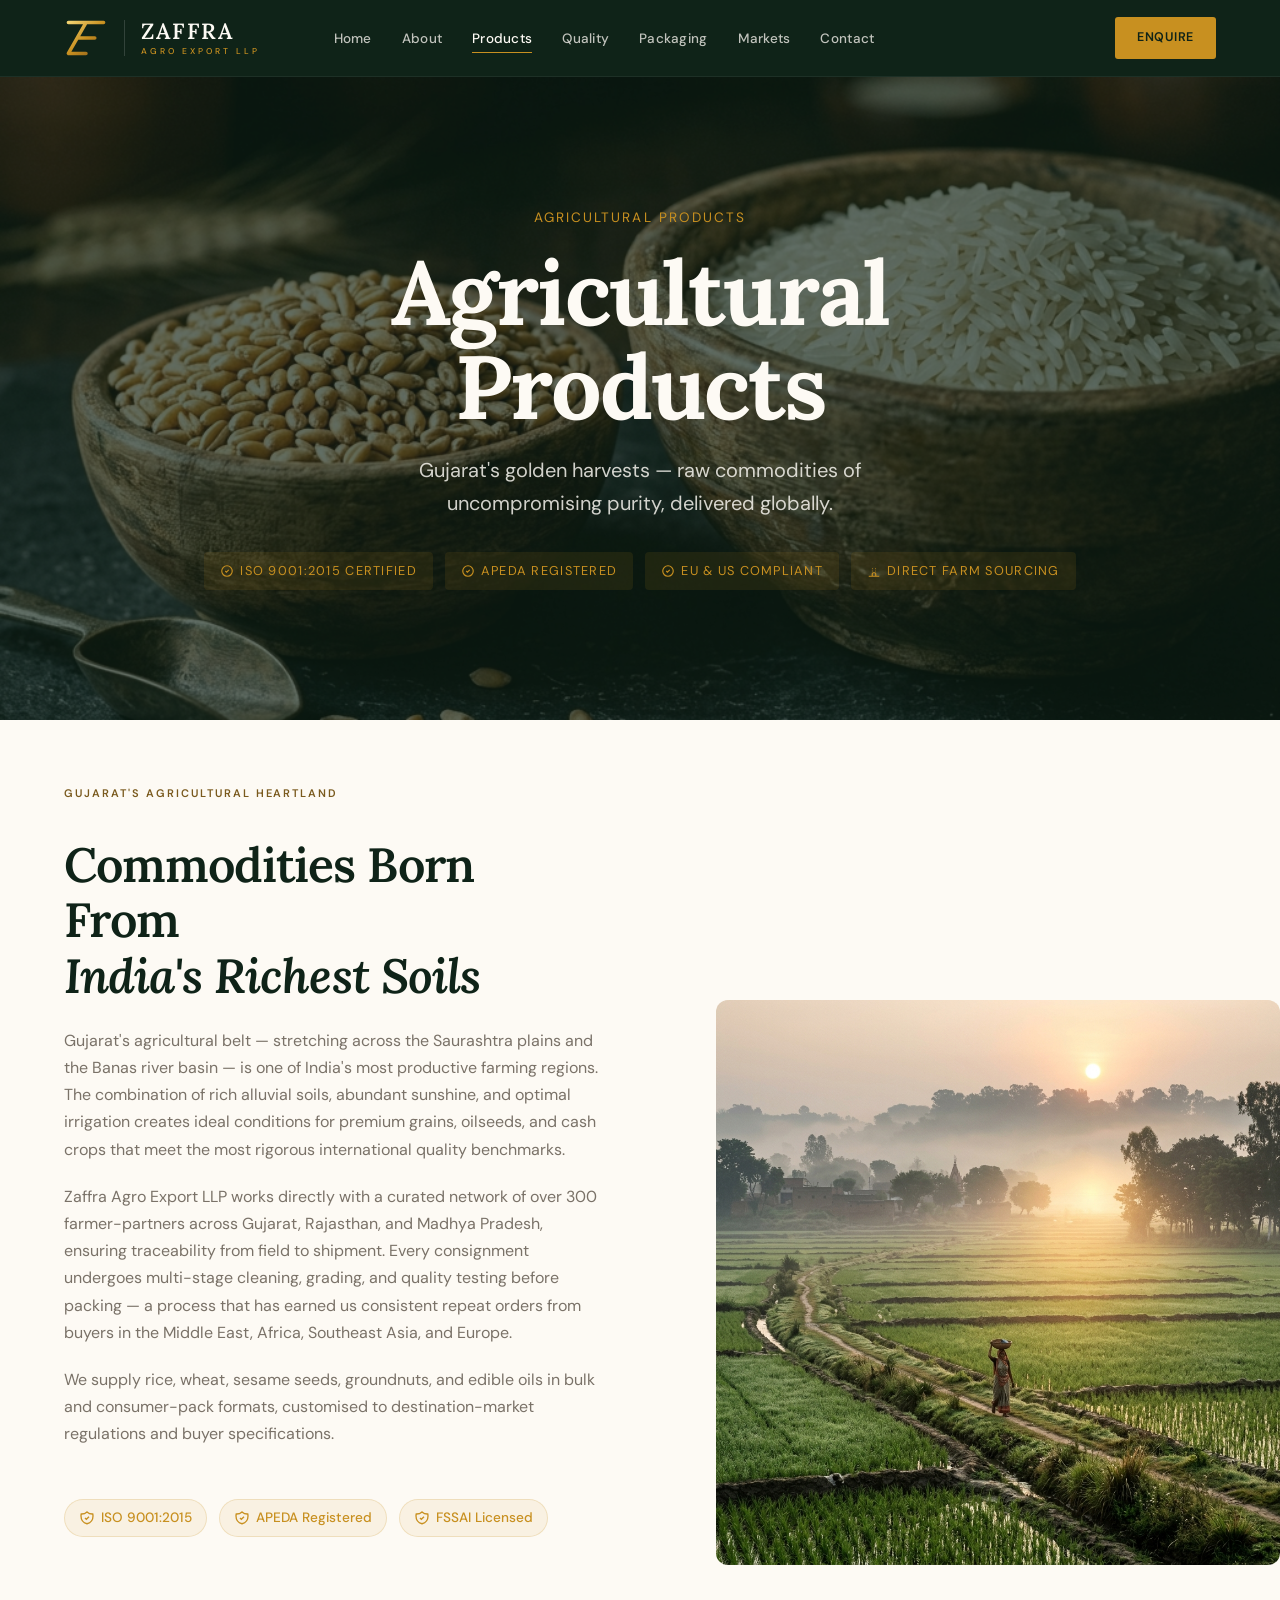
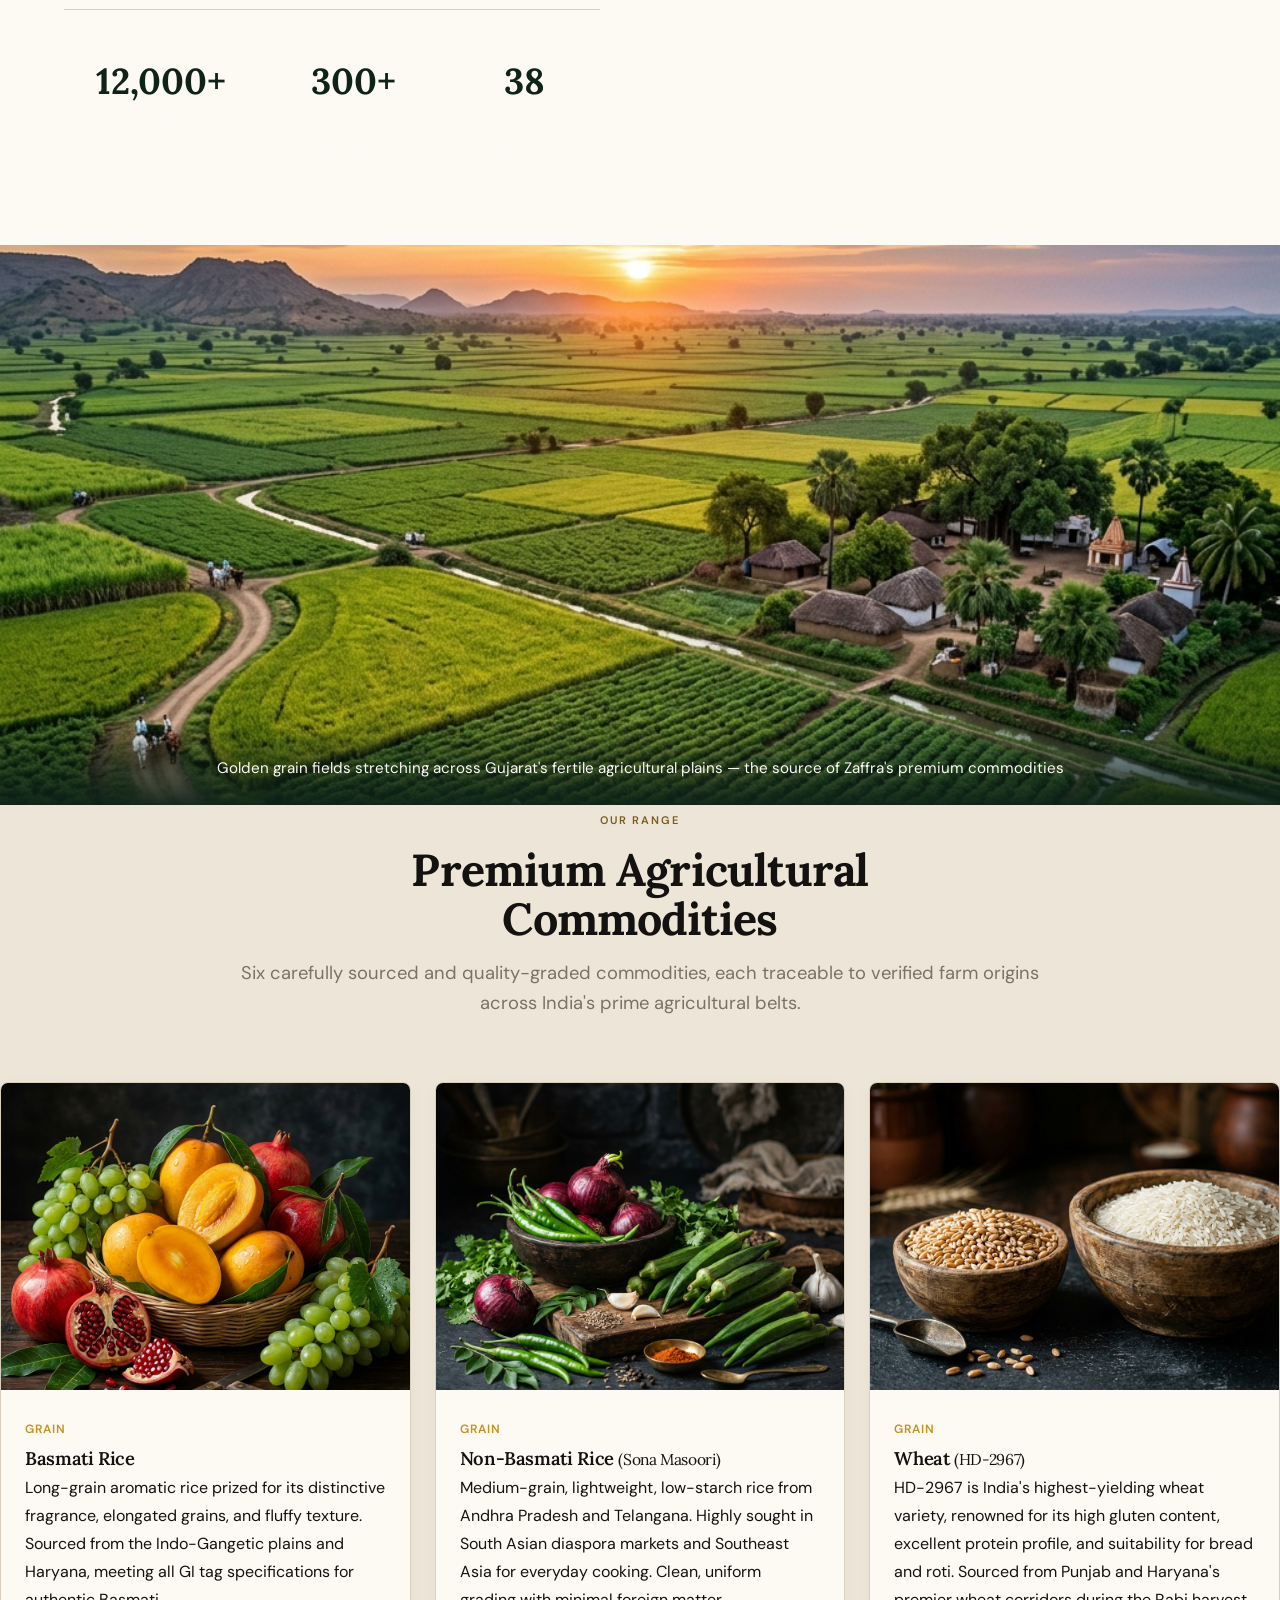
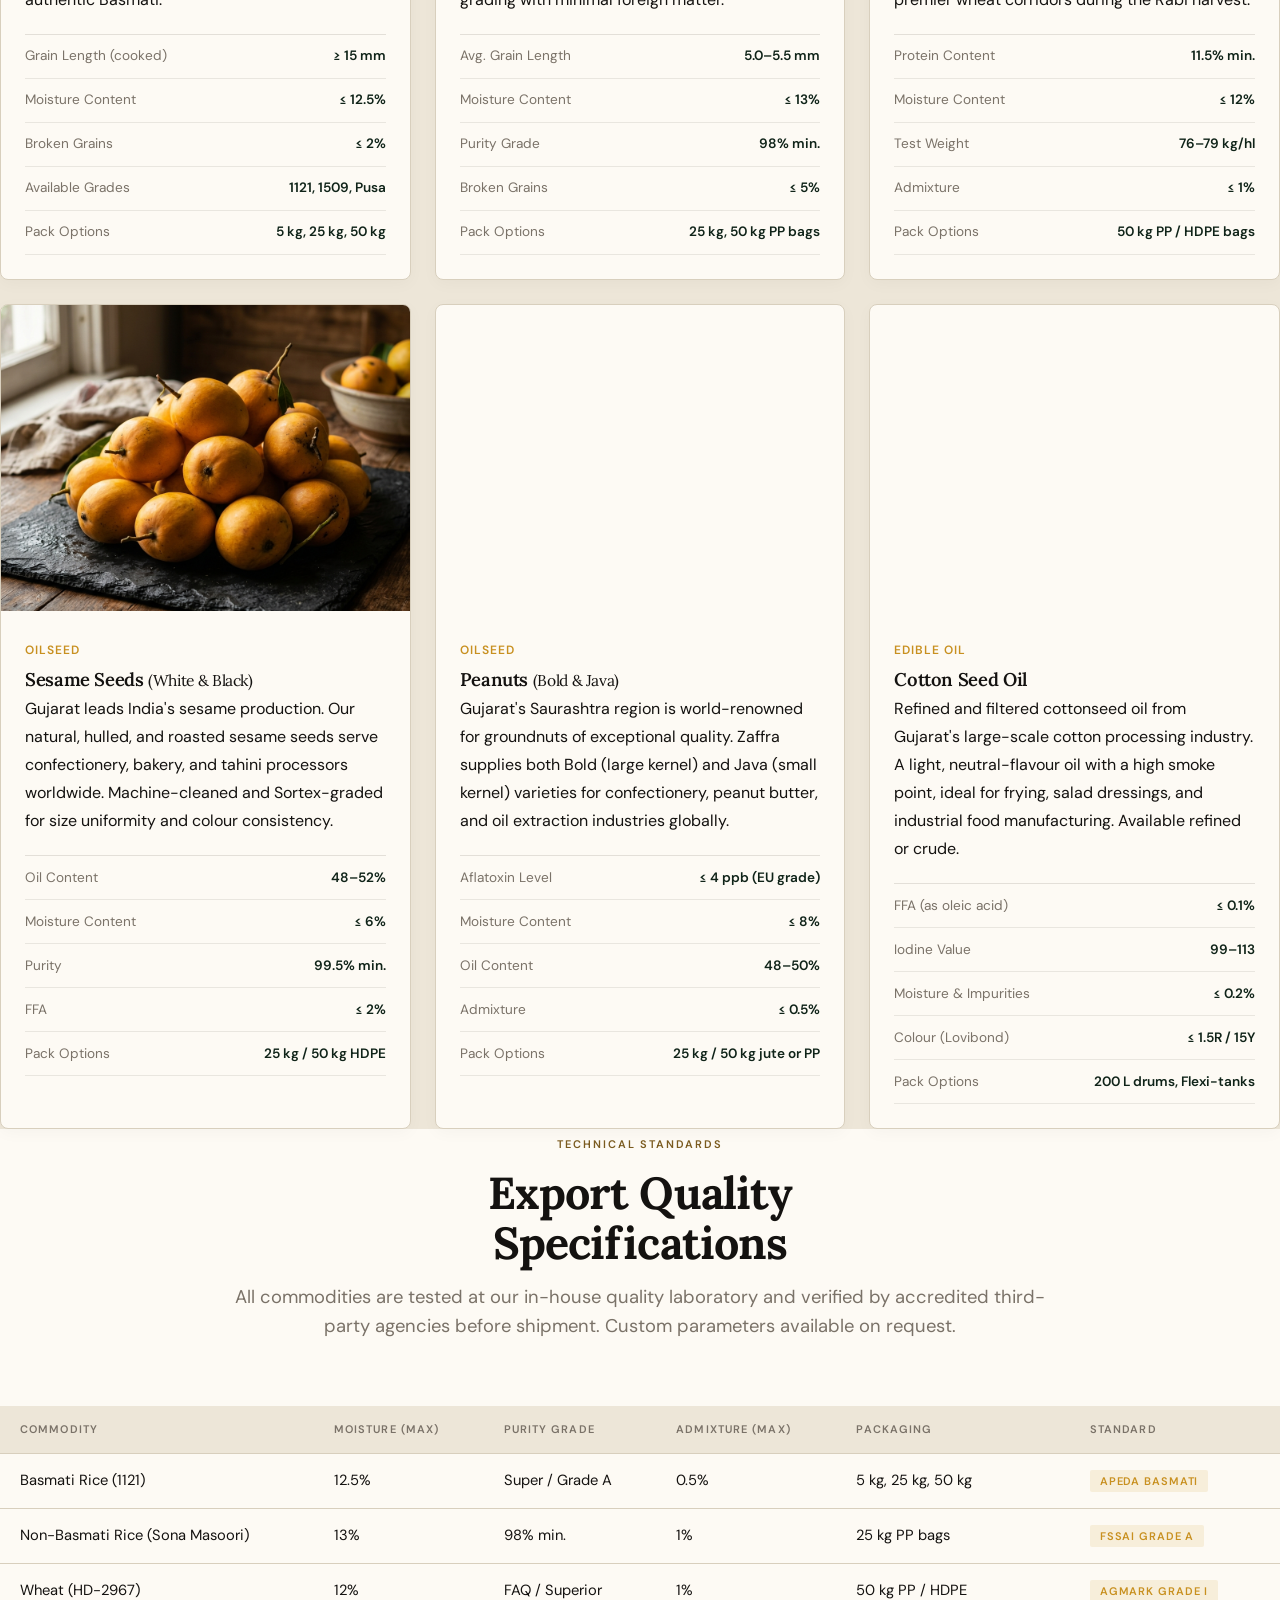
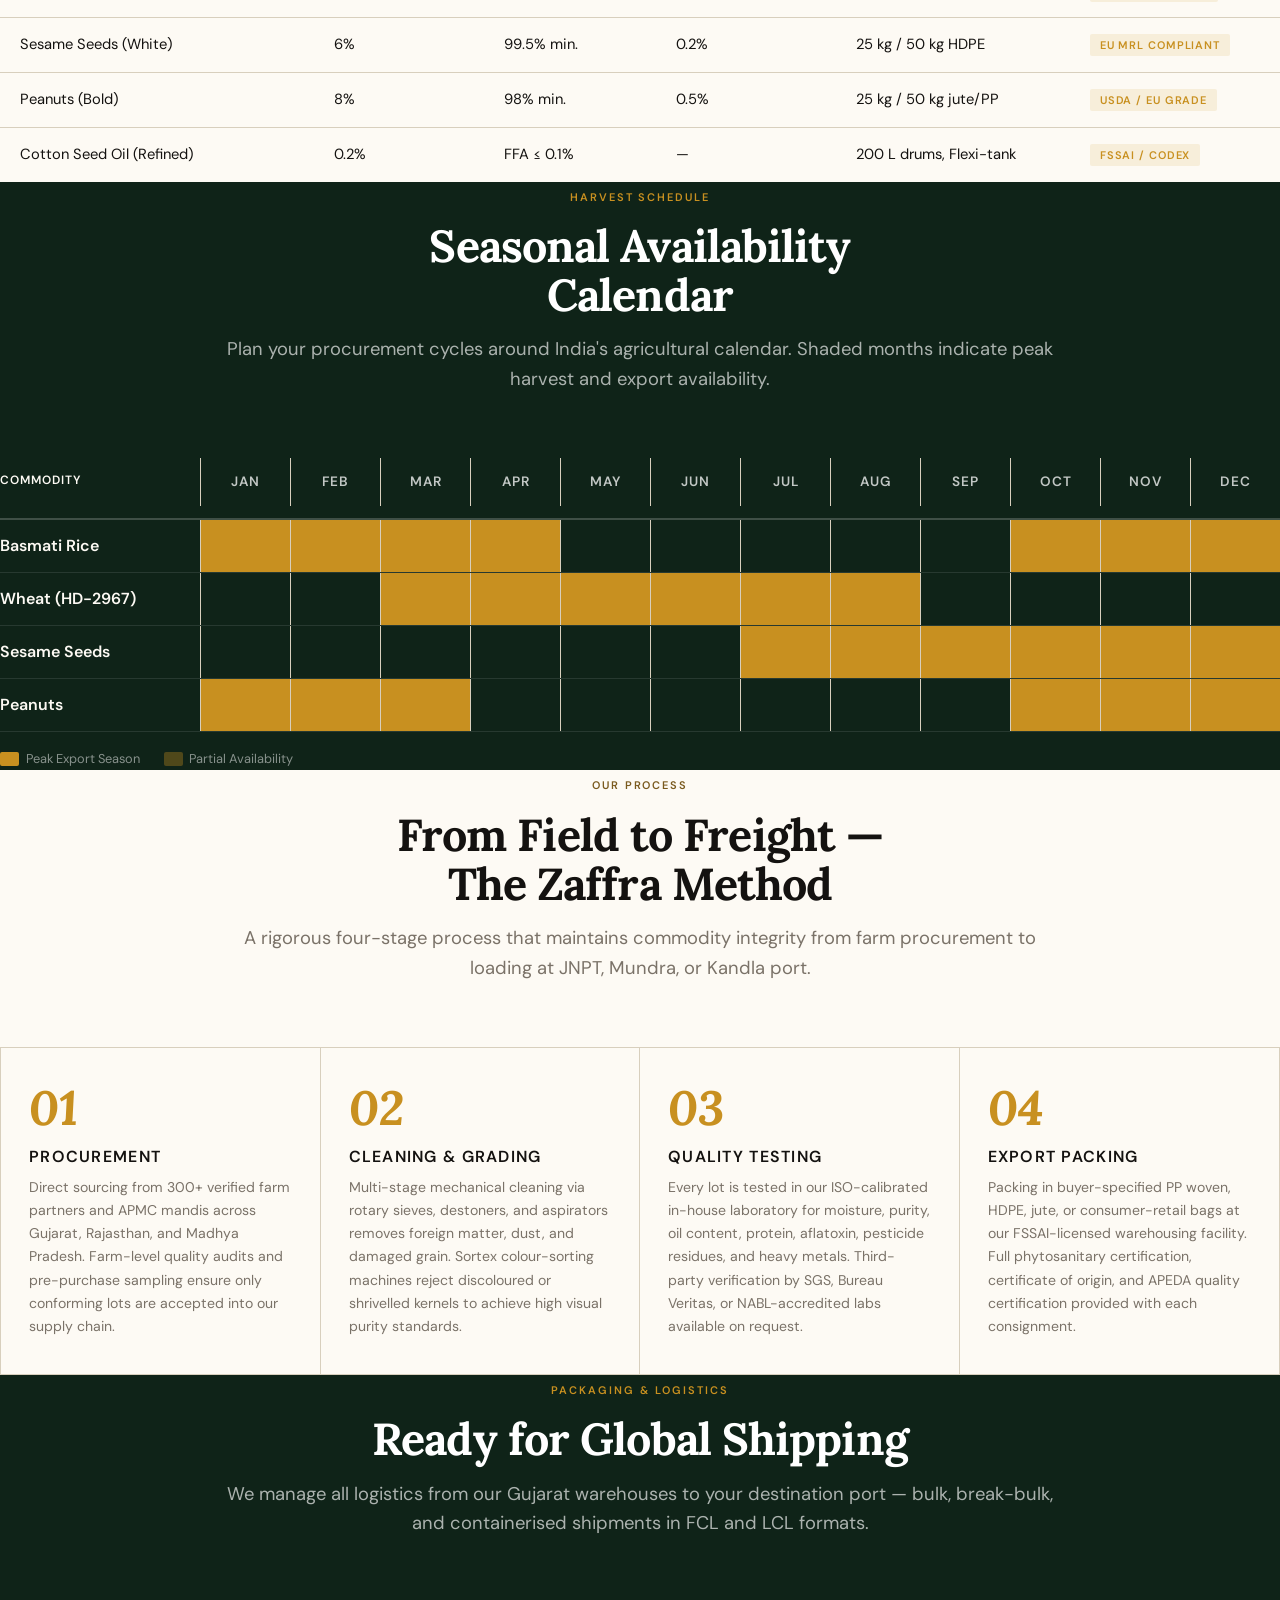
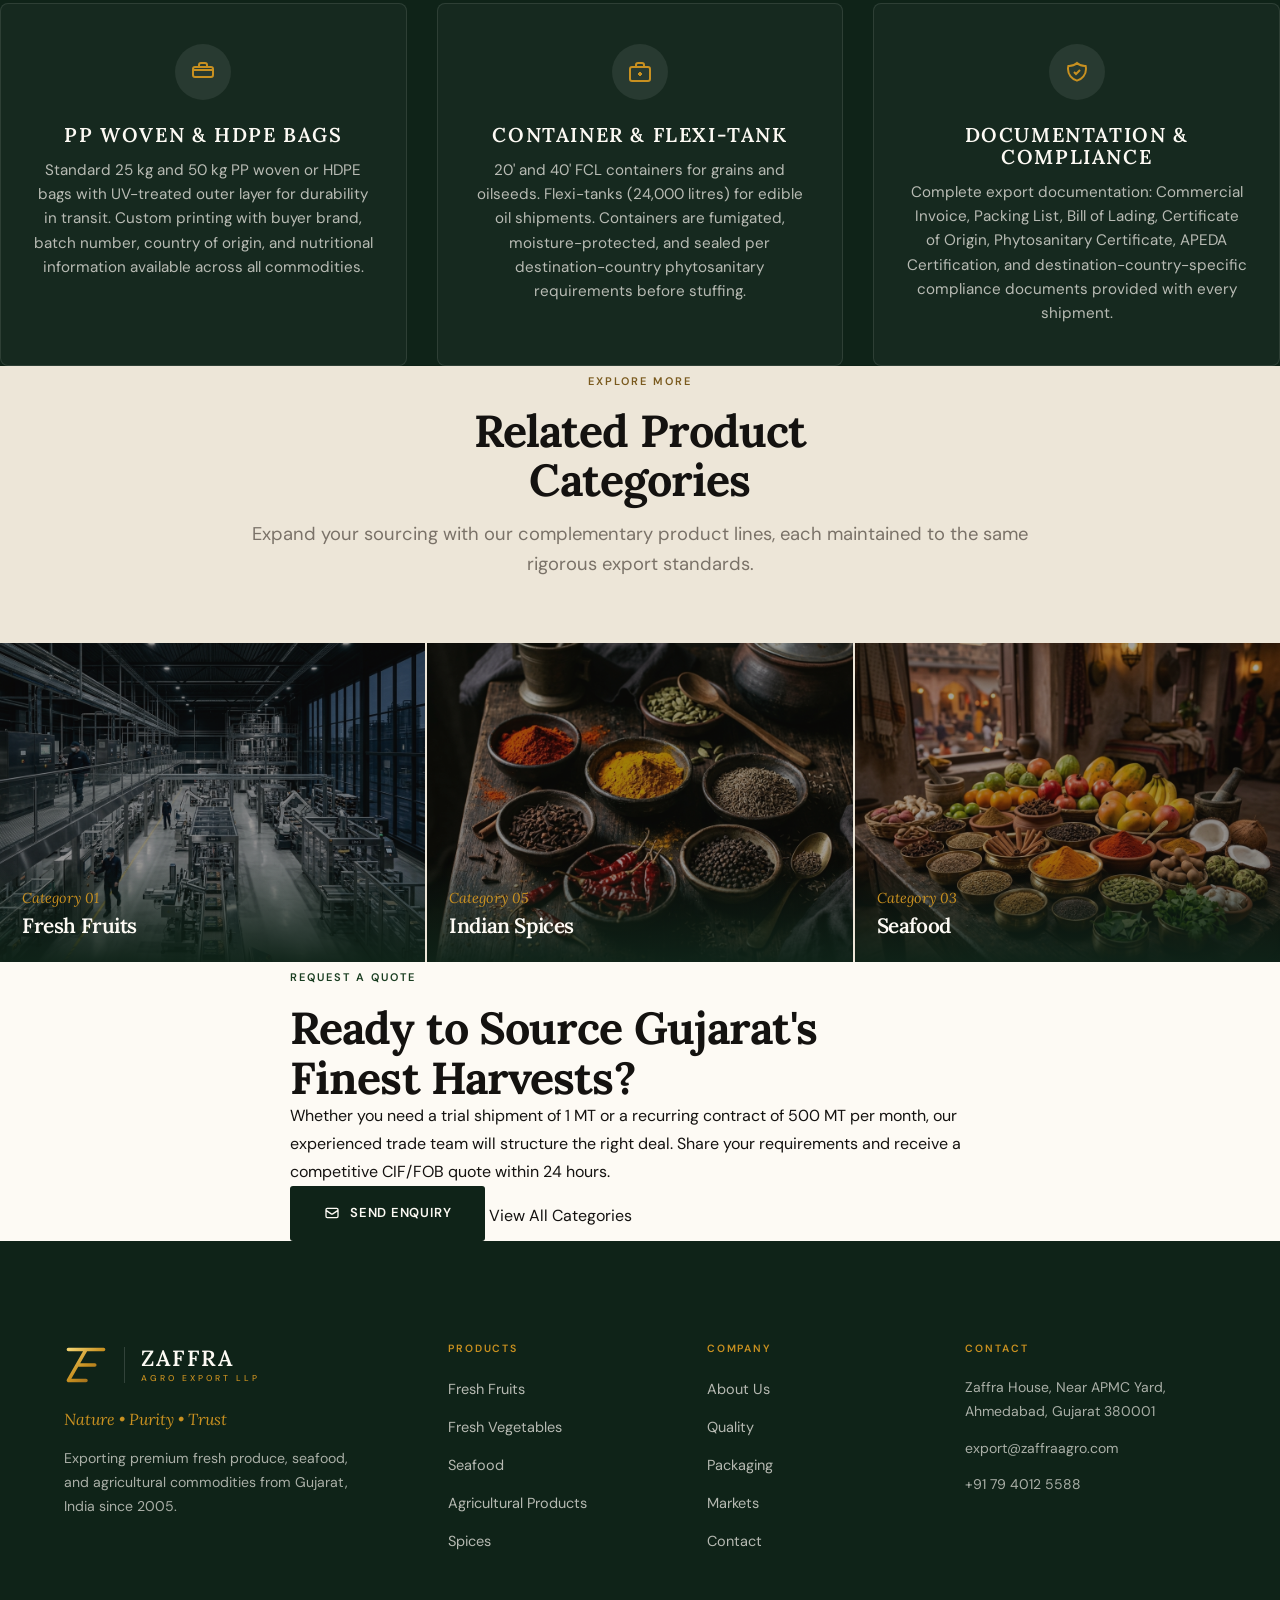
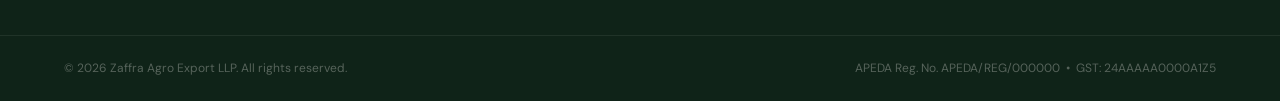
==== agricultural.html @ cae4a0bd "Draft 1: Zaffra Agro Export website - full site build" ====
<!DOCTYPE html>
<html lang="en">
<head>
  <meta charset="UTF-8">
  <meta name="viewport" content="width=device-width, initial-scale=1.0">
  <title>Agricultural Products Export — Rice, Wheat, Sesame | Zaffra Agro Export LLP</title>
  <meta name="description" content="Zaffra Agro Export LLP supplies premium basmati rice, wheat, sesame seeds, peanuts and agricultural commodities from Gujarat, India. ISO certified, APEDA registered exporter.">
  <link rel="preconnect" href="https://fonts.googleapis.com">
  <link rel="preconnect" href="https://fonts.gstatic.com" crossorigin>
  <link rel="stylesheet" href="https://fonts.googleapis.com/css2?family=Lora:ital,wght@0,400;0,500;0,600;0,700;1,400;1,700&family=DM+Sans:opsz,wght@9..40,400;9..40,500;9..40,600&display=swap">
  <link rel="stylesheet" href="css/style.css">
  <style>
    :root {
      --forest:#0F2318;
      --forest-mid:#193D20;
      --saffron:#C89020;
      --saffron-light:#E8B040;
      --terra:#A84E28;
      --cream:#FDFAF4;
      --stone:#EDE6D8;
      --ink:#141210;
      --mid:#7A7268;
      --hairline:#D8CFBD;
    }


  </style>
</head>
<body class="page-interior">

<!-- ══════════ HEADER ══════════ -->
<header class="site-header" id="site-header">
  <div class="nav-container">
    <a href="index.html" class="brand">
      <svg class="brand-mark" viewBox="0 0 100 100" xmlns="http://www.w3.org/2000/svg"><defs><linearGradient id="goldGrad" x1="0%" y1="0%" x2="100%" y2="100%"><stop offset="0%" stop-color="#F2D270" /><stop offset="50%" stop-color="#C89020" /><stop offset="100%" stop-color="#8A5A19" /></linearGradient></defs><path d="M10 15 H90 M50 15 L10 85 H50 M30 50 H70" fill="none" stroke="url(#goldGrad)" stroke-width="8" stroke-linecap="round" stroke-linejoin="round"/></svg>
      <span class="brand-word">ZAFFRA<small>AGRO EXPORT LLP</small></span>
    </a>
    <nav class="main-nav">
      <ul>
        <li><a href="index.html">Home</a></li>
        <li><a href="about.html">About</a></li>
        <li class="has-dropdown">
          <a href="products.html" class="current">Products</a>
          <div class="dropdown">
            <a href="fresh-fruits.html">Fresh Fruits</a>
            <a href="fresh-vegetables.html">Fresh Vegetables</a>
            <a href="seafood.html">Seafood</a>
            <a href="agricultural.html">Agricultural Products</a>
            <a href="spices.html">Spices</a>
          </div>
        </li>
        <li><a href="quality.html">Quality</a></li>
        <li><a href="packaging.html">Packaging</a></li>
        <li><a href="countries.html">Markets</a></li>
        <li><a href="contact.html">Contact</a></li>
      </ul>
    </nav>
    <div class="nav-actions">
      <a href="contact.html" class="btn-nav-enquire">Enquire</a>
      <button class="mobile-toggle" id="mobile-toggle" aria-label="Open menu" aria-expanded="false">
        <span></span><span></span><span></span>
      </button>
    </div>
  </div>
</header>

<div class="mobile-panel" id="mobile-panel" aria-hidden="true">
  <button class="mobile-panel-close" aria-label="Close menu">
    <svg viewBox="0 0 24 24" fill="none" stroke="currentColor" stroke-width="1.5"><line x1="4" y1="4" x2="20" y2="20"/><line x1="20" y1="4" x2="4" y2="20"/></svg>
  </button>
  <nav><ul>
    <li><a href="index.html">Home</a></li>
    <li><a href="about.html">About</a></li>
    <li><a href="fresh-fruits.html">Fresh Fruits</a></li>
    <li><a href="fresh-vegetables.html">Fresh Vegetables</a></li>
    <li><a href="seafood.html">Seafood</a></li>
    <li><a href="agricultural.html">Agricultural Products</a></li>
    <li><a href="spices.html">Spices</a></li>
    <li><a href="quality.html">Quality</a></li>
    <li><a href="packaging.html">Packaging</a></li>
    <li><a href="countries.html">Markets</a></li>
    <li><a href="contact.html">Contact</a></li>
  </ul></nav>
  <a href="contact.html" class="btn-primary" style="margin-top:auto;display:inline-flex">Send Enquiry</a>
</div>

<!-- ══════════ MAIN ══════════ -->
<main>

  <!-- ── HERO ── -->
  <section class="product-hero" id="product-hero" style="background-image:url('images/agricultural_products.png')">
    <div class="hero-inner">
      <div class="hero-category">Agricultural Products</div>
      <h1>Agricultural<br>Products</h1>
      <p class="hero-subtitle">Gujarat's golden harvests — raw commodities of uncompromising purity, delivered globally.</p>
      <div class="hero-badges">
        <span class="hero-badge">
          <svg viewBox="0 0 24 24" fill="none" stroke="currentColor" stroke-width="2" width="14" height="14"><path d="M9 12l2 2 4-4m6 2a9 9 0 11-18 0 9 9 0 0118 0z"/></svg>
          ISO 9001:2015 Certified
        </span>
        <span class="hero-badge">
          <svg viewBox="0 0 24 24" fill="none" stroke="currentColor" stroke-width="2" width="14" height="14"><path d="M9 12l2 2 4-4m6 2a9 9 0 11-18 0 9 9 0 0118 0z"/></svg>
          APEDA Registered
        </span>
        <span class="hero-badge">
          <svg viewBox="0 0 24 24" fill="none" stroke="currentColor" stroke-width="2" width="14" height="14"><path d="M9 12l2 2 4-4m6 2a9 9 0 11-18 0 9 9 0 0118 0z"/></svg>
          EU &amp; US Compliant
        </span>
        <span class="hero-badge">
          <svg viewBox="0 0 24 24" fill="none" stroke="currentColor" stroke-width="2" width="14" height="14"><path d="M3 21h18M9 8h1m-1 4h1m4-4h1m-1 4h1M9 21v-4a2 2 0 012-2h2a2 2 0 012 2v4"/></svg>
          Direct Farm Sourcing
        </span>
      </div>
    </div>
  </section>

  <!-- ── INTRO SPLIT ── -->
  <section class="section-cream">
    <div class="section-inner">
      <div class="intro-split">
        <div class="split-text">
          <span class="label reveal">Gujarat's Agricultural Heartland</span>
          <h2 class="reveal reveal-delay-1">Commodities Born From<br><em>India's Richest Soils</em></h2>
          <p class="reveal reveal-delay-2">Gujarat's agricultural belt — stretching across the Saurashtra plains and the Banas river basin — is one of India's most productive farming regions. The combination of rich alluvial soils, abundant sunshine, and optimal irrigation creates ideal conditions for premium grains, oilseeds, and cash crops that meet the most rigorous international quality benchmarks.</p>
          <p class="reveal reveal-delay-2">Zaffra Agro Export LLP works directly with a curated network of over 300 farmer-partners across Gujarat, Rajasthan, and Madhya Pradesh, ensuring traceability from field to shipment. Every consignment undergoes multi-stage cleaning, grading, and quality testing before packing — a process that has earned us consistent repeat orders from buyers in the Middle East, Africa, Southeast Asia, and Europe.</p>
          <p class="reveal reveal-delay-3">We supply rice, wheat, sesame seeds, groundnuts, and edible oils in bulk and consumer-pack formats, customised to destination-market regulations and buyer specifications.</p>
          <div class="cert-strip reveal reveal-delay-3">
            <span class="cert-pill">
              <svg viewBox="0 0 24 24" fill="none" stroke="currentColor" stroke-width="2"><path d="M9 12l2 2 4-4m5.618-4.016A11.955 11.955 0 0112 2.944a11.955 11.955 0 01-8.618 3.04A12.02 12.02 0 003 9c0 5.591 3.824 10.29 9 11.622 5.176-1.332 9-6.03 9-11.622 0-1.042-.133-2.052-.382-3.016z"/></svg>
              ISO 9001:2015
            </span>
            <span class="cert-pill">
              <svg viewBox="0 0 24 24" fill="none" stroke="currentColor" stroke-width="2"><path d="M9 12l2 2 4-4m5.618-4.016A11.955 11.955 0 0112 2.944a11.955 11.955 0 01-8.618 3.04A12.02 12.02 0 003 9c0 5.591 3.824 10.29 9 11.622 5.176-1.332 9-6.03 9-11.622 0-1.042-.133-2.052-.382-3.016z"/></svg>
              APEDA Registered
            </span>
            <span class="cert-pill">
              <svg viewBox="0 0 24 24" fill="none" stroke="currentColor" stroke-width="2"><path d="M9 12l2 2 4-4m5.618-4.016A11.955 11.955 0 0112 2.944a11.955 11.955 0 01-8.618 3.04A12.02 12.02 0 003 9c0 5.591 3.824 10.29 9 11.622 5.176-1.332 9-6.03 9-11.622 0-1.042-.133-2.052-.382-3.016z"/></svg>
              FSSAI Licensed
            </span>
          </div>
          <div class="stat-row reveal reveal-delay-4">
            <div class="stat-item">
              <div class="stat-num">12,000+</div>
              <div class="stat-label">MT Annual Volume</div>
            </div>
            <div class="stat-item">
              <div class="stat-num">300+</div>
              <div class="stat-label">Farm Partners</div>
            </div>
            <div class="stat-item">
              <div class="stat-num">38</div>
              <div class="stat-label">Export Markets</div>
            </div>
          </div>
        </div>
        <div class="split-image reveal reveal-delay-2">
          <img src="images/farmland_dawn.png" alt="Indian grain harvest in Gujarat" loading="lazy" decoding="async">
        </div>
      </div>
    </div>
  </section>

  <!-- ── WIDE IMAGE ── -->
  <div class="img-wide-wrap">
    <img class="img-wide" src="images/field_sunrise.png" alt="Golden wheat fields of India at harvest time" loading="lazy" decoding="async">
    <div class="img-wide-caption">
      Golden grain fields stretching across Gujarat's fertile agricultural plains — the source of Zaffra's premium commodities
    </div>
  </div>

  <!-- ── VARIETY GRID ── -->
  <section class="section-stone">
    <div class="section-inner">
      <div class="section-header section-header--center">
        <span class="label reveal">Our Range</span>
        <h2 class="section-heading reveal reveal-delay-1">Premium Agricultural Commodities</h2>
        <p class="section-sub reveal reveal-delay-2">Six carefully sourced and quality-graded commodities, each traceable to verified farm origins across India's prime agricultural belts.</p>
      </div>

      <div class="variety-grid grid-3">

        <!-- 1: Basmati Rice -->
        <div class="variety-card reveal">
          <figure class="variety-img">
            <img src="images/fresh_fruits.png" alt="Premium Basmati Rice" loading="lazy" decoding="async">
          </figure>
          <div class="variety-info">
            <div class="variety-tag">Grain</div>
            <h3>Basmati Rice</h3>
            <p>Long-grain aromatic rice prized for its distinctive fragrance, elongated grains, and fluffy texture. Sourced from the Indo-Gangetic plains and Haryana, meeting all GI tag specifications for authentic Basmati.</p>
            <ul class="variety-specs">
              <li><span>Grain Length (cooked)</span><strong>&ge; 15 mm</strong></li>
              <li><span>Moisture Content</span><strong>&le; 12.5%</strong></li>
              <li><span>Broken Grains</span><strong>&le; 2%</strong></li>
              <li><span>Available Grades</span><strong>1121, 1509, Pusa</strong></li>
              <li><span>Pack Options</span><strong>5 kg, 25 kg, 50 kg</strong></li>
            </ul>
          </div>
        </div>

        <!-- 2: Non-Basmati Rice -->
        <div class="variety-card reveal reveal-delay-1">
          <figure class="variety-img">
            <img src="images/fresh_vegetables.png" alt="Sona Masoori Non-Basmati Rice" loading="lazy" decoding="async">
          </figure>
          <div class="variety-info">
            <div class="variety-tag">Grain</div>
            <h3>Non-Basmati Rice <span style="font-size:0.85em;font-weight:400">(Sona Masoori)</span></h3>
            <p>Medium-grain, lightweight, low-starch rice from Andhra Pradesh and Telangana. Highly sought in South Asian diaspora markets and Southeast Asia for everyday cooking. Clean, uniform grading with minimal foreign matter.</p>
            <ul class="variety-specs">
              <li><span>Avg. Grain Length</span><strong>5.0–5.5 mm</strong></li>
              <li><span>Moisture Content</span><strong>&le; 13%</strong></li>
              <li><span>Purity Grade</span><strong>98% min.</strong></li>
              <li><span>Broken Grains</span><strong>&le; 5%</strong></li>
              <li><span>Pack Options</span><strong>25 kg, 50 kg PP bags</strong></li>
            </ul>
          </div>
        </div>

        <!-- 3: Wheat -->
        <div class="variety-card reveal reveal-delay-2">
          <figure class="variety-img">
            <img src="images/agricultural_products.png" alt="HD-2967 Wheat Export Grade" loading="lazy" decoding="async">
          </figure>
          <div class="variety-info">
            <div class="variety-tag">Grain</div>
            <h3>Wheat <span style="font-size:0.85em;font-weight:400">(HD-2967)</span></h3>
            <p>HD-2967 is India's highest-yielding wheat variety, renowned for its high gluten content, excellent protein profile, and suitability for bread and roti. Sourced from Punjab and Haryana's premier wheat corridors during the Rabi harvest.</p>
            <ul class="variety-specs">
              <li><span>Protein Content</span><strong>11.5% min.</strong></li>
              <li><span>Moisture Content</span><strong>&le; 12%</strong></li>
              <li><span>Test Weight</span><strong>76–79 kg/hl</strong></li>
              <li><span>Admixture</span><strong>&le; 1%</strong></li>
              <li><span>Pack Options</span><strong>50 kg PP / HDPE bags</strong></li>
            </ul>
          </div>
        </div>

        <!-- 4: Sesame Seeds -->
        <div class="variety-card reveal reveal-delay-3">
          <figure class="variety-img">
            <img src="images/mangoes_golden.png" alt="White Sesame Seeds Export Grade" loading="lazy" decoding="async">
          </figure>
          <div class="variety-info">
            <div class="variety-tag">Oilseed</div>
            <h3>Sesame Seeds <span style="font-size:0.85em;font-weight:400">(White &amp; Black)</span></h3>
            <p>Gujarat leads India's sesame production. Our natural, hulled, and roasted sesame seeds serve confectionery, bakery, and tahini processors worldwide. Machine-cleaned and Sortex-graded for size uniformity and colour consistency.</p>
            <ul class="variety-specs">
              <li><span>Oil Content</span><strong>48–52%</strong></li>
              <li><span>Moisture Content</span><strong>&le; 6%</strong></li>
              <li><span>Purity</span><strong>99.5% min.</strong></li>
              <li><span>FFA</span><strong>&le; 2%</strong></li>
              <li><span>Pack Options</span><strong>25 kg / 50 kg HDPE</strong></li>
            </ul>
          </div>
        </div>

        <!-- 5: Peanuts -->
        <div class="variety-card reveal reveal-delay-4">
          <figure class="variety-img">
            <img src="images/markets_hero.png" alt="Bold Peanuts Export Grade" loading="lazy" decoding="async">
          </figure>
          <div class="variety-info">
            <div class="variety-tag">Oilseed</div>
            <h3>Peanuts <span style="font-size:0.85em;font-weight:400">(Bold &amp; Java)</span></h3>
            <p>Gujarat's Saurashtra region is world-renowned for groundnuts of exceptional quality. Zaffra supplies both Bold (large kernel) and Java (small kernel) varieties for confectionery, peanut butter, and oil extraction industries globally.</p>
            <ul class="variety-specs">
              <li><span>Aflatoxin Level</span><strong>&le; 4 ppb (EU grade)</strong></li>
              <li><span>Moisture Content</span><strong>&le; 8%</strong></li>
              <li><span>Oil Content</span><strong>48–50%</strong></li>
              <li><span>Admixture</span><strong>&le; 0.5%</strong></li>
              <li><span>Pack Options</span><strong>25 kg / 50 kg jute or PP</strong></li>
            </ul>
          </div>
        </div>

        <!-- 6: Cotton Seed Oil -->
        <div class="variety-card reveal reveal-delay-5">
          <figure class="variety-img">
            <img src="images/origin_story.png" alt="Refined Cotton Seed Oil" loading="lazy" decoding="async">
          </figure>
          <div class="variety-info">
            <div class="variety-tag">Edible Oil</div>
            <h3>Cotton Seed Oil</h3>
            <p>Refined and filtered cottonseed oil from Gujarat's large-scale cotton processing industry. A light, neutral-flavour oil with a high smoke point, ideal for frying, salad dressings, and industrial food manufacturing. Available refined or crude.</p>
            <ul class="variety-specs">
              <li><span>FFA (as oleic acid)</span><strong>&le; 0.1%</strong></li>
              <li><span>Iodine Value</span><strong>99–113</strong></li>
              <li><span>Moisture &amp; Impurities</span><strong>&le; 0.2%</strong></li>
              <li><span>Colour (Lovibond)</span><strong>&le; 1.5R / 15Y</strong></li>
              <li><span>Pack Options</span><strong>200 L drums, Flexi-tanks</strong></li>
            </ul>
          </div>
        </div>

      </div><!-- .variety-grid -->
    </div>
  </section>

  <!-- ── SPECIFICATIONS TABLE ── -->
  <section class="section-cream">
    <div class="section-inner">
      <div class="section-header section-header--center">
        <span class="label reveal">Technical Standards</span>
        <h2 class="section-heading reveal reveal-delay-1">Export Quality Specifications</h2>
        <p class="section-sub reveal reveal-delay-2">All commodities are tested at our in-house quality laboratory and verified by accredited third-party agencies before shipment. Custom parameters available on request.</p>
      </div>
      <div class="specs-table-wrap reveal reveal-delay-2">
        <table class="specs-table">
          <thead>
            <tr>
              <th>Commodity</th>
              <th>Moisture (Max)</th>
              <th>Purity Grade</th>
              <th>Admixture (Max)</th>
              <th>Packaging</th>
              <th>Standard</th>
            </tr>
          </thead>
          <tbody>
            <tr>
              <td>Basmati Rice (1121)</td>
              <td>12.5%</td>
              <td>Super / Grade A</td>
              <td>0.5%</td>
              <td>5 kg, 25 kg, 50 kg</td>
              <td><span class="tag tag--saffron">APEDA Basmati</span></td>
            </tr>
            <tr>
              <td>Non-Basmati Rice (Sona Masoori)</td>
              <td>13%</td>
              <td>98% min.</td>
              <td>1%</td>
              <td>25 kg PP bags</td>
              <td><span class="tag tag--saffron">FSSAI Grade A</span></td>
            </tr>
            <tr>
              <td>Wheat (HD-2967)</td>
              <td>12%</td>
              <td>FAQ / Superior</td>
              <td>1%</td>
              <td>50 kg PP / HDPE</td>
              <td><span class="tag tag--saffron">AGMARK Grade I</span></td>
            </tr>
            <tr>
              <td>Sesame Seeds (White)</td>
              <td>6%</td>
              <td>99.5% min.</td>
              <td>0.2%</td>
              <td>25 kg / 50 kg HDPE</td>
              <td><span class="tag tag--saffron">EU MRL Compliant</span></td>
            </tr>
            <tr>
              <td>Peanuts (Bold)</td>
              <td>8%</td>
              <td>98% min.</td>
              <td>0.5%</td>
              <td>25 kg / 50 kg jute/PP</td>
              <td><span class="tag tag--saffron">USDA / EU Grade</span></td>
            </tr>
            <tr>
              <td>Cotton Seed Oil (Refined)</td>
              <td>0.2%</td>
              <td>FFA &le; 0.1%</td>
              <td>—</td>
              <td>200 L drums, Flexi-tank</td>
              <td><span class="tag tag--saffron">FSSAI / Codex</span></td>
            </tr>
          </tbody>
        </table>
      </div>
    </div>
  </section>

  <!-- ── SEASONAL CALENDAR ── -->
  <section class="section-forest">
    <div class="section-inner">
      <div class="section-header section-header--center">
        <span class="label reveal" style="color:var(--saffron)">Harvest Schedule</span>
        <h2 class="section-heading reveal reveal-delay-1" style="color:#fff;">Seasonal Availability Calendar</h2>
        <p class="section-sub reveal reveal-delay-2" style="color:rgba(255,255,255,0.65)">Plan your procurement cycles around India's agricultural calendar. Shaded months indicate peak harvest and export availability.</p>
      </div>
      <div class="calendar-grid reveal reveal-delay-2">
        <!-- Header -->
        <div class="calendar-row cal-header">
          <div class="cal-label" style="color:var(--cream);font-weight:600">Commodity</div>
          <div class="cal-month" style="color:rgba(255,255,255,0.75);font-weight:600;border-right-color:rgba(255,255,255,0.1)">Jan</div>
          <div class="cal-month" style="color:rgba(255,255,255,0.75);font-weight:600;border-right-color:rgba(255,255,255,0.1)">Feb</div>
          <div class="cal-month" style="color:rgba(255,255,255,0.75);font-weight:600;border-right-color:rgba(255,255,255,0.1)">Mar</div>
          <div class="cal-month" style="color:rgba(255,255,255,0.75);font-weight:600;border-right-color:rgba(255,255,255,0.1)">Apr</div>
          <div class="cal-month" style="color:rgba(255,255,255,0.75);font-weight:600;border-right-color:rgba(255,255,255,0.1)">May</div>
          <div class="cal-month" style="color:rgba(255,255,255,0.75);font-weight:600;border-right-color:rgba(255,255,255,0.1)">Jun</div>
          <div class="cal-month" style="color:rgba(255,255,255,0.75);font-weight:600;border-right-color:rgba(255,255,255,0.1)">Jul</div>
          <div class="cal-month" style="color:rgba(255,255,255,0.75);font-weight:600;border-right-color:rgba(255,255,255,0.1)">Aug</div>
          <div class="cal-month" style="color:rgba(255,255,255,0.75);font-weight:600;border-right-color:rgba(255,255,255,0.1)">Sep</div>
          <div class="cal-month" style="color:rgba(255,255,255,0.75);font-weight:600;border-right-color:rgba(255,255,255,0.1)">Oct</div>
          <div class="cal-month" style="color:rgba(255,255,255,0.75);font-weight:600;border-right-color:rgba(255,255,255,0.1)">Nov</div>
          <div class="cal-month" style="color:rgba(255,255,255,0.75);font-weight:600;border-right-color:none">Dec</div>
        </div>
        <!-- Basmati Rice -->
        <div class="calendar-row">
          <div class="cal-label">Basmati Rice</div>
          <div class="cal-month cal-active"></div>
          <div class="cal-month cal-active"></div>
          <div class="cal-month cal-active"></div>
          <div class="cal-month cal-partial"></div>
          <div class="cal-month"></div>
          <div class="cal-month"></div>
          <div class="cal-month"></div>
          <div class="cal-month"></div>
          <div class="cal-month"></div>
          <div class="cal-month cal-partial"></div>
          <div class="cal-month cal-active"></div>
          <div class="cal-month cal-active"></div>
        </div>
        <!-- Wheat -->
        <div class="calendar-row">
          <div class="cal-label">Wheat (HD-2967)</div>
          <div class="cal-month"></div>
          <div class="cal-month"></div>
          <div class="cal-month cal-partial"></div>
          <div class="cal-month cal-active"></div>
          <div class="cal-month cal-active"></div>
          <div class="cal-month cal-active"></div>
          <div class="cal-month cal-active"></div>
          <div class="cal-month cal-partial"></div>
          <div class="cal-month"></div>
          <div class="cal-month"></div>
          <div class="cal-month"></div>
          <div class="cal-month"></div>
        </div>
        <!-- Sesame Seeds -->
        <div class="calendar-row">
          <div class="cal-label">Sesame Seeds</div>
          <div class="cal-month"></div>
          <div class="cal-month"></div>
          <div class="cal-month"></div>
          <div class="cal-month"></div>
          <div class="cal-month"></div>
          <div class="cal-month"></div>
          <div class="cal-month cal-partial"></div>
          <div class="cal-month cal-active"></div>
          <div class="cal-month cal-active"></div>
          <div class="cal-month cal-active"></div>
          <div class="cal-month cal-active"></div>
          <div class="cal-month cal-partial"></div>
        </div>
        <!-- Peanuts -->
        <div class="calendar-row">
          <div class="cal-label">Peanuts</div>
          <div class="cal-month cal-active"></div>
          <div class="cal-month cal-active"></div>
          <div class="cal-month cal-partial"></div>
          <div class="cal-month"></div>
          <div class="cal-month"></div>
          <div class="cal-month"></div>
          <div class="cal-month"></div>
          <div class="cal-month"></div>
          <div class="cal-month"></div>
          <div class="cal-month cal-partial"></div>
          <div class="cal-month cal-active"></div>
          <div class="cal-month cal-active"></div>
        </div>
      </div>
      <p style="margin-top:1rem;font-family:'DM Sans',sans-serif;font-size:0.8rem;color:rgba(255,255,255,0.5);display:flex;align-items:center;gap:1.5rem;flex-wrap:wrap;">
        <span style="display:inline-flex;align-items:center;gap:0.4rem;">
          <span style="display:inline-block;width:1.2rem;height:0.9rem;background:var(--saffron);border-radius:2px;"></span> Peak Export Season
        </span>
        <span style="display:inline-flex;align-items:center;gap:0.4rem;">
          <span style="display:inline-block;width:1.2rem;height:0.9rem;background:rgba(200,144,32,0.35);border-radius:2px;"></span> Partial Availability
        </span>
      </p>
    </div>
  </section>

  <!-- ── PROCESS STEPS ── -->
  <section class="section-cream">
    <div class="section-inner">
      <div class="section-header section-header--center">
        <span class="label reveal">Our Process</span>
        <h2 class="section-heading reveal reveal-delay-1">From Field to Freight — The Zaffra Method</h2>
        <p class="section-sub reveal reveal-delay-2">A rigorous four-stage process that maintains commodity integrity from farm procurement to loading at JNPT, Mundra, or Kandla port.</p>
      </div>
      <div class="process-steps">
        <div class="step reveal">
          <div class="step-num">01</div>
          <h4>Procurement</h4>
          <p>Direct sourcing from 300+ verified farm partners and APMC mandis across Gujarat, Rajasthan, and Madhya Pradesh. Farm-level quality audits and pre-purchase sampling ensure only conforming lots are accepted into our supply chain.</p>
        </div>
        <div class="step reveal reveal-delay-1">
          <div class="step-num">02</div>
          <h4>Cleaning &amp; Grading</h4>
          <p>Multi-stage mechanical cleaning via rotary sieves, destoners, and aspirators removes foreign matter, dust, and damaged grain. Sortex colour-sorting machines reject discoloured or shrivelled kernels to achieve high visual purity standards.</p>
        </div>
        <div class="step reveal reveal-delay-2">
          <div class="step-num">03</div>
          <h4>Quality Testing</h4>
          <p>Every lot is tested in our ISO-calibrated in-house laboratory for moisture, purity, oil content, protein, aflatoxin, pesticide residues, and heavy metals. Third-party verification by SGS, Bureau Veritas, or NABL-accredited labs available on request.</p>
        </div>
        <div class="step reveal reveal-delay-3">
          <div class="step-num">04</div>
          <h4>Export Packing</h4>
          <p>Packing in buyer-specified PP woven, HDPE, jute, or consumer-retail bags at our FSSAI-licensed warehousing facility. Full phytosanitary certification, certificate of origin, and APEDA quality certification provided with each consignment.</p>
        </div>
      </div>
    </div>
  </section>

  <!-- ── PACKAGING & LOGISTICS ── -->
  <section class="section-forest">
    <div class="section-inner">
      <div class="section-header section-header--center">
        <span class="label reveal" style="color:var(--saffron)">Packaging &amp; Logistics</span>
        <h2 class="section-heading reveal reveal-delay-1" style="color:#fff;">Ready for Global Shipping</h2>
        <p class="section-sub reveal reveal-delay-2" style="color:rgba(255,255,255,0.65)">We manage all logistics from our Gujarat warehouses to your destination port — bulk, break-bulk, and containerised shipments in FCL and LCL formats.</p>
      </div>
      <div class="pack-grid">
        <div class="pack-card reveal">
          <div class="pack-icon" style="background:rgba(255,255,255,0.08);border-radius:50%;padding:12px;display:flex;align-items:center;justify-content:center;width:56px;height:56px;">
            <svg viewBox="0 0 24 24" xmlns="http://www.w3.org/2000/svg" fill="none" stroke="var(--saffron)" stroke-width="2" width="24" height="24"><path d="M20 7H4a2 2 0 00-2 2v6a2 2 0 002 2h16a2 2 0 002-2V9a2 2 0 00-2-2zM2 10h20M16 7V5a2 2 0 00-2-2h-4a2 2 0 00-2 2v2"/></svg>
          </div>
          <h4>PP Woven &amp; HDPE Bags</h4>
          <p>Standard 25 kg and 50 kg PP woven or HDPE bags with UV-treated outer layer for durability in transit. Custom printing with buyer brand, batch number, country of origin, and nutritional information available across all commodities.</p>
        </div>
        <div class="pack-card reveal reveal-delay-1">
          <div class="pack-icon" style="background:rgba(255,255,255,0.08);border-radius:50%;padding:12px;display:flex;align-items:center;justify-content:center;width:56px;height:56px;">
            <svg viewBox="0 0 24 24" xmlns="http://www.w3.org/2000/svg" fill="none" stroke="var(--saffron)" stroke-width="2" width="24" height="24"><rect x="2" y="7" width="20" height="14" rx="2"/><path d="M16 7V5a2 2 0 00-2-2h-4a2 2 0 00-2 2v2M12 12v4M10 14h4"/></svg>
          </div>
          <h4>Container &amp; Flexi-Tank</h4>
          <p>20' and 40' FCL containers for grains and oilseeds. Flexi-tanks (24,000 litres) for edible oil shipments. Containers are fumigated, moisture-protected, and sealed per destination-country phytosanitary requirements before stuffing.</p>
        </div>
        <div class="pack-card reveal reveal-delay-2">
          <div class="pack-icon" style="background:rgba(255,255,255,0.08);border-radius:50%;padding:12px;display:flex;align-items:center;justify-content:center;width:56px;height:56px;">
            <svg viewBox="0 0 24 24" xmlns="http://www.w3.org/2000/svg" fill="none" stroke="var(--saffron)" stroke-width="2" width="24" height="24"><path d="M9 12l2 2 4-4m5.618-4.016A11.955 11.955 0 0112 2.944a11.955 11.955 0 01-8.618 3.04A12.02 12.02 0 003 9c0 5.591 3.824 10.29 9 11.622 5.176-1.332 9-6.03 9-11.622 0-1.042-.133-2.052-.382-3.016z"/></svg>
          </div>
          <h4>Documentation &amp; Compliance</h4>
          <p>Complete export documentation: Commercial Invoice, Packing List, Bill of Lading, Certificate of Origin, Phytosanitary Certificate, APEDA Certification, and destination-country-specific compliance documents provided with every shipment.</p>
        </div>
      </div>
    </div>
  </section>

  <!-- ── RELATED PRODUCTS ── -->
  <section class="section-stone">
    <div class="section-inner">
      <div class="section-header section-header--center">
        <span class="label reveal">Explore More</span>
        <h2 class="section-heading reveal reveal-delay-1">Related Product Categories</h2>
        <p class="section-sub reveal reveal-delay-2">Expand your sourcing with our complementary product lines, each maintained to the same rigorous export standards.</p>
      </div>
      <div class="related-grid">
        <a href="fresh-fruits.html" class="related-card reveal">
          <img src="images/pack_hero.png" alt="Fresh Fruits Export" loading="lazy" decoding="async">
          <div class="related-card-info">
            <span class="num">Category 01</span>
            <h3>Fresh Fruits</h3>
          </div>
        </a>
        <a href="spices.html" class="related-card reveal reveal-delay-1">
          <img src="images/spices.png" alt="Indian Spices Export" loading="lazy" decoding="async">
          <div class="related-card-info">
            <span class="num">Category 05</span>
            <h3>Indian Spices</h3>
          </div>
        </a>
        <a href="seafood.html" class="related-card reveal reveal-delay-2">
          <img src="images/products_hero.png" alt="Seafood Export" loading="lazy" decoding="async">
          <div class="related-card-info">
            <span class="num">Category 03</span>
            <h3>Seafood</h3>
          </div>
        </a>
      </div>
    </div>
  </section>

  <!-- ── CTA BAND ── -->
  <div class="cta-band">
    <div style="max-width:700px;margin:0 auto;">
      <span class="label reveal" style="color:var(--forest-mid);justify-content:center;margin-bottom:1rem;display:inline-flex;">Request a Quote</span>
      <h2 class="reveal reveal-delay-1">Ready to Source Gujarat's<br>Finest Harvests?</h2>
      <p class="reveal reveal-delay-2">Whether you need a trial shipment of 1 MT or a recurring contract of 500 MT per month, our experienced trade team will structure the right deal. Share your requirements and receive a competitive CIF/FOB quote within 24 hours.</p>
      <div class="cta-actions reveal reveal-delay-3">
        <a href="contact.html" class="btn-dark">
          <svg viewBox="0 0 24 24" fill="none" stroke="currentColor" stroke-width="2" width="16" height="16"><path d="M3 8l7.89 5.26a2 2 0 002.22 0L21 8M5 19h14a2 2 0 002-2V7a2 2 0 00-2-2H5a2 2 0 00-2 2v10a2 2 0 002 2z"/></svg>
          Send Enquiry
        </a>
        <a href="products.html" class="btn-outline-dark">View All Categories</a>
      </div>
    </div>
  </div>

</main>

<!-- ══════════ FOOTER ══════════ -->
<footer class="site-footer">
  <div class="footer-inner">
    <div class="footer-brand-col">
      <a href="index.html" class="brand brand--light">
        <svg class="brand-mark" viewBox="0 0 100 100" xmlns="http://www.w3.org/2000/svg"><defs><linearGradient id="goldGrad" x1="0%" y1="0%" x2="100%" y2="100%"><stop offset="0%" stop-color="#F2D270" /><stop offset="50%" stop-color="#C89020" /><stop offset="100%" stop-color="#8A5A19" /></linearGradient></defs><path d="M10 15 H90 M50 15 L10 85 H50 M30 50 H70" fill="none" stroke="url(#goldGrad)" stroke-width="8" stroke-linecap="round" stroke-linejoin="round"/></svg>
        <span class="brand-word">ZAFFRA<small>AGRO EXPORT LLP</small></span>
      </a>
      <p class="footer-tagline">Nature &bull; Purity &bull; Trust</p>
      <p class="footer-desc">Exporting premium fresh produce, seafood, and agricultural commodities from Gujarat, India since 2005.</p>
    </div>
    <div class="footer-nav-col"><h4>Products</h4><ul>
      <li><a href="fresh-fruits.html">Fresh Fruits</a></li>
      <li><a href="fresh-vegetables.html">Fresh Vegetables</a></li>
      <li><a href="seafood.html">Seafood</a></li>
      <li><a href="agricultural.html">Agricultural Products</a></li>
      <li><a href="spices.html">Spices</a></li>
    </ul></div>
    <div class="footer-nav-col"><h4>Company</h4><ul>
      <li><a href="about.html">About Us</a></li>
      <li><a href="quality.html">Quality</a></li>
      <li><a href="packaging.html">Packaging</a></li>
      <li><a href="countries.html">Markets</a></li>
      <li><a href="contact.html">Contact</a></li>
    </ul></div>
    <div class="footer-contact-col"><h4>Contact</h4>
      <address>
        <p>Zaffra House, Near APMC Yard,<br>Ahmedabad, Gujarat 380001</p>
        <p><a href="mailto:export@zaffraagro.com">export@zaffraagro.com</a></p>
        <p><a href="tel:+917940125588">+91 79 4012 5588</a></p>
      </address>
    </div>
  </div>
  <div class="footer-bottom">
    <p>&copy; 2026 Zaffra Agro Export LLP. All rights reserved.</p>
    <p>APEDA Reg. No. APEDA/REG/000000 &nbsp;&bull;&nbsp; GST: 24AAAAA0000A1Z5</p>
  </div>
</footer>

<script src="js/script.js"></script>
<script>
  // Reveal on scroll
  (function() {
    var reveals = document.querySelectorAll('.reveal');
    if (!reveals.length) return;
    var io = new IntersectionObserver(function(entries) {
      entries.forEach(function(entry) {
        if (entry.isIntersecting) {
          entry.target.classList.add('is-visible');
          io.unobserve(entry.target);
        }
      });
    }, { threshold: 0.1 });
    reveals.forEach(function(el) { io.observe(el); });
  })();

  // Hero pan on load
  (function() {
    var hero = document.getElementById('product-hero');
    if (hero) setTimeout(function(){ hero.classList.add('is-loaded'); }, 80);
  })();
</script>
</body>
</html>
---- css/style.css ----
/* =============================================================================
   ZAFFRA AGRO EXPORT LLP — "From Earth to Table"
   Bold, Premium, Characterful — Complete Design System
   ============================================================================= */

/* Fonts are loaded via <link> in <head> on every page (faster than @import). */

/* === DESIGN TOKENS === */
:root {
  --forest:        #0F2318;
  --forest-mid:    #193D20;
  --forest-light:  #244E2B;
  --saffron:       #C89020;
  --saffron-light: #E8B040;
  --saffron-deep:  #7A5A1E; /* AA-safe (4.6:1+) variant for small text on cream/stone backgrounds */
  --terra:         #A84E28;
  --cream:         #FDFAF4;
  --ivory:         #F7F3EA;
  --stone:         #EDE6D8;
  --stone-dark:    #DDD4C0;
  --ink:           #141210;
  --mid:           #7A7268;
  --muted:         #A09890;
  --hairline:      #D8CFBD;
  --white:         #FFFFFF;
  --overlay:       rgba(15, 35, 24, 0.72);
  --overlay-strong:rgba(15, 35, 24, 0.88);

  --serif:  'Lora', Georgia, 'Times New Roman', serif;
  --sans:   'DM Sans', system-ui, -apple-system, sans-serif;

  --container: 1380px;
  --gutter-x:  clamp(20px, 5vw, 80px);

  --ease:      cubic-bezier(0.16, 1, 0.3, 1);
  --ease-std:  cubic-bezier(0.4, 0, 0.2, 1);

  --radius:    3px;
  --shadow-sm: 0 4px 16px rgba(20,18,16,0.06);
  --shadow-md: 0 12px 40px rgba(20,18,16,0.10);
  --shadow-lg: 0 24px 80px rgba(20,18,16,0.16);
}

/* === RESET & BASE === */
*, *::before, *::after { box-sizing: border-box; margin: 0; padding: 0; }
html { scroll-behavior: smooth; font-size: 16px; }
body {
  background: var(--cream);
  color: var(--ink);
  font-family: var(--sans);
  font-size: 1rem;
  line-height: 1.75;
  -webkit-font-smoothing: antialiased;
  -moz-osx-font-smoothing: grayscale;
  overflow-x: hidden;
}
img  { max-width: 100%; display: block; height: auto; }
a    { color: inherit; text-decoration: none; }
ul   { list-style: none; }
button { font-family: inherit; cursor: pointer; border: none; background: none; }
input, textarea, select { font-family: inherit; }
address { font-style: normal; }

/* === TYPOGRAPHY === */
h1, h2, h3, h4 {
  font-family: var(--serif);
  font-weight: 700;
  line-height: 1.1;
  letter-spacing: -0.02em;
}
.display {
  font-size: clamp(3.8rem, 8vw, 8.5rem);
  font-family: var(--serif);
  font-weight: 900;
  line-height: 0.92;
  letter-spacing: -0.04em;
}
h1 { font-size: clamp(2.5rem, 4.5vw, 4.5rem); }
h2 { font-size: clamp(2rem, 3.5vw, 3.2rem); }
h3 { font-size: clamp(1.3rem, 2vw, 1.8rem); font-weight: 600; }
h4 { font-size: 1rem; font-weight: 600; letter-spacing: 0.08em; text-transform: uppercase; font-family: var(--sans); }
p  { margin: 0; }
.lead { font-size: clamp(1.1rem, 1.5vw, 1.3rem); line-height: 1.65; color: var(--mid); }
.body-lg { font-size: 1.05rem; line-height: 1.8; }
.label {
  display: inline-block;
  font-family: var(--sans);
  font-size: 11px;
  font-weight: 600;
  letter-spacing: 0.18em;
  text-transform: uppercase;
  color: var(--saffron-deep);
  margin-bottom: 18px;
}
.label--light { color: rgba(253,250,244,0.6); }
.pullquote {
  font-family: var(--serif);
  font-style: italic;
  font-size: clamp(1.4rem, 2.2vw, 2rem);
  line-height: 1.4;
  color: var(--forest);
}
.stat-number {
  font-family: var(--serif);
  font-size: clamp(3rem, 5vw, 5.5rem);
  font-weight: 900;
  color: var(--saffron);
  line-height: 1;
  letter-spacing: -0.04em;
}
.stat-label { font-size: 0.85rem; letter-spacing: 0.1em; text-transform: uppercase; color: var(--muted); margin-top: 8px; }

/* === LAYOUT === */
.container {
  max-width: var(--container);
  margin: 0 auto;
  padding: 0 var(--gutter-x);
}
.section { padding: clamp(48px, 6vw, 90px) 0; }
.section-tight { padding: clamp(32px, 4vw, 64px) 0; }
.section-forest { background: var(--forest); color: var(--cream); }
.section-stone  { background: var(--stone); }
.section-cream  { background: var(--cream); }
.section-ink    { background: var(--ink); color: var(--cream); }

.grid-2 { display: grid; grid-template-columns: 1fr 1fr; gap: 40px; }
.grid-3 { display: grid; grid-template-columns: repeat(3, 1fr); gap: 32px; }
.grid-4 { display: grid; grid-template-columns: repeat(4, 1fr); gap: 28px; }
.grid-5 { display: grid; grid-template-columns: repeat(5, 1fr); gap: 2px; }

.split-layout {
  display: grid;
  grid-template-columns: 1fr 1fr;
  gap: 0;
  align-items: stretch;
  min-height: 520px;
}
.split-layout.flip { direction: rtl; }
.split-layout.flip > * { direction: ltr; }
.split-text {
  display: flex;
  flex-direction: column;
  justify-content: center;
  padding: clamp(32px, 5vw, 72px);
}
.split-image { overflow: hidden; }
.split-image img { width: 100%; height: 100%; object-fit: cover; transition: transform 0.8s var(--ease); }
.split-image:hover img { transform: scale(1.04); }

/* === NAVIGATION === */
.site-header {
  position: fixed;
  top: 0; left: 0; right: 0;
  z-index: 900;
  background: var(--forest);
  border-bottom: 1px solid rgba(255,255,255,0.06);
  transition: background 0.4s var(--ease), box-shadow 0.4s var(--ease);
}
.site-header.scrolled { box-shadow: 0 4px 40px rgba(15,35,24,0.4); }
.site-header.transparent {
  background: transparent;
  border-bottom-color: transparent;
}

.nav-container {
  max-width: var(--container);
  margin: 0 auto;
  padding: 0 var(--gutter-x);
  height: 76px;
  display: flex;
  align-items: center;
  gap: 60px;
}

.brand {
  display: flex;
  align-items: center;
  gap: 12px;
  color: var(--cream);
  flex-shrink: 0;
}
.brand--light { color: var(--cream); }
.brand-mark { width: 44px; height: 44px; flex-shrink: 0; }
.brand-word {
  display: flex;
  flex-direction: column;
  justify-content: center;
  font-family: var(--serif);
  font-size: 22px;
  letter-spacing: 0.1em;
  font-weight: 600;
  line-height: 1;
  color: var(--cream);
  border-left: 1px solid rgba(255,255,255,0.15);
  padding-left: 16px;
  margin-left: 4px;
}
.brand-word small {
  display: block;
  font-family: var(--sans);
  font-size: 8.5px;
  font-weight: 500;
  letter-spacing: 0.35em;
  color: var(--saffron);
  text-transform: uppercase;
  margin-top: 6px;
}

.main-nav { display: flex; align-items: center; gap: 0; flex: 1; }
.main-nav ul { display: flex; align-items: center; gap: 2px; }
.main-nav a {
  font-size: 13.5px;
  font-weight: 500;
  letter-spacing: 0.02em;
  color: rgba(253,250,244,0.75);
  padding: 8px 14px;
  border-radius: var(--radius);
  transition: color 0.2s, background 0.2s;
  position: relative;
}
.main-nav a:hover,
.main-nav a.current { color: var(--cream); }
.main-nav a.current::after {
  content: '';
  position: absolute;
  bottom: 2px; left: 14px; right: 14px;
  height: 1px;
  background: var(--saffron);
}

.has-dropdown { position: relative; }
.dropdown {
  position: absolute;
  top: calc(100% + 12px);
  left: 50%;
  transform: translateX(-50%) translateY(8px);
  background: var(--forest-mid);
  border: 1px solid rgba(255,255,255,0.08);
  border-radius: var(--radius);
  padding: 8px;
  min-width: 220px;
  opacity: 0;
  visibility: hidden;
  transition: opacity 0.2s var(--ease), transform 0.2s var(--ease), visibility 0.2s;
  box-shadow: var(--shadow-lg);
}
.has-dropdown:hover .dropdown {
  opacity: 1;
  visibility: visible;
  transform: translateX(-50%) translateY(0);
}
.dropdown a {
  display: block;
  padding: 9px 14px;
  border-radius: 2px;
  color: rgba(253,250,244,0.8);
  font-size: 13px;
}
.dropdown a:hover { background: var(--forest-light); color: var(--cream); }
.dropdown a::after { display: none !important; }

.nav-actions { display: flex; align-items: center; gap: 16px; margin-left: auto; }

.btn-nav-enquire {
  font-size: 12.5px;
  font-weight: 600;
  letter-spacing: 0.06em;
  text-transform: uppercase;
  color: var(--forest);
  background: var(--saffron);
  padding: 10px 22px;
  border-radius: var(--radius);
  transition: background 0.2s, transform 0.2s;
  white-space: nowrap;
}
.btn-nav-enquire:hover { background: var(--saffron-light); transform: translateY(-1px); }

.mobile-toggle {
  display: none;
  flex-direction: column;
  gap: 5px;
  padding: 6px;
  width: 36px;
}
.mobile-toggle span {
  display: block;
  height: 1.5px;
  background: var(--cream);
  border-radius: 2px;
  transition: transform 0.3s, opacity 0.3s, width 0.3s;
}
.mobile-toggle.open span:nth-child(1) { transform: translateY(6.5px) rotate(45deg); }
.mobile-toggle.open span:nth-child(2) { opacity: 0; }
.mobile-toggle.open span:nth-child(3) { transform: translateY(-6.5px) rotate(-45deg); }

/* === MOBILE PANEL === */
.mobile-panel {
  position: fixed;
  inset: 0;
  z-index: 950;
  background: var(--forest);
  display: flex;
  flex-direction: column;
  padding: 90px 40px 48px;
  transform: translateX(100%);
  transition: transform 0.4s var(--ease);
  overflow-y: auto;
}
.mobile-panel.open { transform: translateX(0); }
.mobile-panel-close {
  position: absolute;
  top: 24px; right: 24px;
  color: var(--cream);
  padding: 8px;
}
.mobile-panel-close svg { width: 24px; height: 24px; }
.mobile-panel nav ul { display: flex; flex-direction: column; gap: 4px; }
.mobile-panel nav a {
  display: block;
  font-family: var(--serif);
  font-size: 2rem;
  color: var(--cream);
  padding: 10px 0;
  border-bottom: 1px solid rgba(255,255,255,0.07);
  transition: color 0.2s;
}
.mobile-panel nav a:hover { color: var(--saffron); }

/* === BUTTONS === */
.btn-primary {
  display: inline-flex;
  align-items: center;
  gap: 10px;
  font-size: 13px;
  font-weight: 600;
  letter-spacing: 0.06em;
  text-transform: uppercase;
  background: var(--saffron);
  color: var(--ink);
  padding: 16px 34px;
  border-radius: var(--radius);
  transition: background 0.2s, transform 0.2s, box-shadow 0.2s;
  white-space: nowrap;
}
.btn-primary:hover { background: var(--saffron-light); transform: translateY(-2px); box-shadow: 0 8px 24px rgba(200,144,32,0.3); }

.btn-secondary {
  display: inline-flex;
  align-items: center;
  gap: 10px;
  font-size: 13px;
  font-weight: 600;
  letter-spacing: 0.06em;
  text-transform: uppercase;
  background: transparent;
  color: var(--cream);
  padding: 15px 33px;
  border: 1px solid rgba(253,250,244,0.35);
  border-radius: var(--radius);
  transition: border-color 0.2s, background 0.2s;
}
.btn-secondary:hover { border-color: var(--cream); background: rgba(253,250,244,0.06); }

.btn-dark {
  display: inline-flex;
  align-items: center;
  gap: 10px;
  font-size: 13px;
  font-weight: 600;
  letter-spacing: 0.06em;
  text-transform: uppercase;
  background: var(--forest);
  color: var(--cream);
  padding: 16px 34px;
  border-radius: var(--radius);
  transition: background 0.2s, transform 0.2s;
}
.btn-dark:hover { background: var(--forest-light); transform: translateY(-2px); }

.link-arrow {
  display: inline-flex;
  align-items: center;
  gap: 8px;
  font-size: 13.5px;
  font-weight: 500;
  color: var(--saffron-deep);
  transition: gap 0.2s;
}
.link-arrow:hover { gap: 14px; }
.link-arrow::after { content: '→'; }
.link-arrow--cream { color: var(--cream); }
.link-arrow--cream::after { content: '→'; }

/* === HOME HERO === */
.home-hero {
  display: grid;
  grid-template-columns: 55fr 45fr;
  height: calc(100vh - 76px);
  height: calc(100svh - 76px);
  min-height: 550px;
  margin-top: 76px;
}
.hero-image-panel {
  position: relative;
  overflow: hidden;
}
.hero-image-panel img {
  width: 100%;
  height: 100%;
  object-fit: cover;
  object-position: center;
  transform: scale(1.08);
  transition: transform 6s var(--ease);
}
.hero-image-panel.loaded img { transform: scale(1); }
.hero-image-panel::after {
  content: '';
  position: absolute;
  inset: 0;
  background: linear-gradient(to right, rgba(15,35,24,0.1), rgba(15,35,24,0.0));
}

.hero-text-panel {
  background: var(--forest);
  display: flex;
  flex-direction: column;
  justify-content: center;
  padding: clamp(40px, 5vw, 80px) clamp(24px, 4vw, 56px);
  position: relative;
  overflow: hidden;
}
.hero-text-panel::before {
  content: 'Z';
  position: absolute;
  right: -20px;
  bottom: -60px;
  font-family: var(--serif);
  font-size: 28vw;
  font-weight: 900;
  color: rgba(255,255,255,0.02);
  line-height: 1;
  pointer-events: none;
  user-select: none;
}
.hero-sub {
  font-size: 13px;
  font-weight: 500;
  letter-spacing: 0.18em;
  text-transform: uppercase;
  color: var(--saffron);
  margin-bottom: 24px;
  display: flex;
  align-items: center;
  gap: 12px;
}
.hero-sub::before {
  content: '';
  display: inline-block;
  width: 32px;
  height: 1px;
  background: var(--saffron);
}
.hero-text-panel h1 {
  color: var(--cream);
  margin-bottom: 28px;
  max-width: 14ch;
}
.hero-text-panel .lead {
  color: rgba(253,250,244,0.6);
  max-width: 42ch;
  margin-bottom: 44px;
}
.hero-actions { display: flex; gap: 16px; flex-wrap: wrap; }

.scroll-line {
  width: 40px;
  height: 1px;
  background: rgba(253,250,244,0.2);
  position: relative;
  overflow: hidden;
}
.scroll-line::after {
  content: '';
  position: absolute;
  inset: 0;
  background: var(--saffron);
  animation: scanRight 1.8s infinite var(--ease);
  transform: translateX(-100%);
}
@keyframes scanRight { to { transform: translateX(200%); } }

/* === PAGE HERO (INTERIOR) === */
.page-hero {
  position: relative;
  min-height: 50vh;
  display: flex;
  align-items: center;
  justify-content: center;
  text-align: center;
  padding-top: 76px;
  background-color: var(--forest);
  background-size: cover;
  background-position: center;
  overflow: hidden;
}
.page-hero::before {
  content: '';
  position: absolute;
  inset: 0;
  background: linear-gradient(to top, rgba(15,35,24,0.95) 0%, rgba(15,35,24,0.4) 60%, rgba(15,35,24,0.1) 100%);
}
.page-hero .container {
  position: relative;
  z-index: 2;
  padding-block: 80px;
}
.page-hero h1 { color: var(--cream); max-width: 18ch; margin: 0 auto; }
.page-hero .lead { color: rgba(253,250,244,0.75); max-width: 52ch; margin: 16px auto 0; }

/* === PRODUCT HERO (each product page) === */
.product-hero {
  position: relative;
  min-height: 80vh;
  display: flex;
  align-items: center;
  justify-content: center;
  text-align: center;
  padding-top: 76px;
  background-color: var(--forest);
  background-size: cover;
  background-position: center;
  background-repeat: no-repeat;
  overflow: hidden;
}
.product-hero::before {
  content: '';
  position: absolute;
  inset: 0;
  background: rgba(15,35,24,0.65);
}
.hero-inner {
  position: relative;
  z-index: 2;
  padding: 6rem 5vw;
  width: 100%;
  max-width: 1240px;
  margin: 0 auto;
}
.hero-cat-num {
  font-family: var(--serif);
  font-size: clamp(5rem, 12vw, 11rem);
  font-weight: 900;
  line-height: 1;
  color: rgba(200,144,32,0.18);
  letter-spacing: -0.03em;
  display: block;
  margin: 0 auto -0.3em;
  user-select: none;
}
.hero-category {
  font-family: var(--sans);
  font-size: 0.85rem;
  letter-spacing: 0.15em;
  text-transform: uppercase;
  color: var(--saffron);
  margin: 0 auto 1rem;
}
.product-hero h1 {
  font-family: var(--serif);
  font-size: clamp(3rem, 7vw, 6.5rem);
  font-weight: 900;
  color: var(--cream);
  line-height: 1.05;
  margin: 0 auto 1.25rem;
  letter-spacing: -0.02em;
}
.hero-tagline, .hero-subtitle {
  font-family: var(--sans);
  font-size: clamp(1rem, 2vw, 1.25rem);
  color: rgba(253,250,244,0.82);
  max-width: 560px;
  line-height: 1.65;
  margin: 0 auto;
}

.hero-badges {
  display: flex;
  flex-wrap: wrap;
  gap: 12px;
  justify-content: center;
  margin-top: 2rem;
}
.hero-badge {
  display: inline-flex;
  align-items: center;
  gap: 6px;
  font-family: var(--sans);
  font-size: 0.8rem;
  text-transform: uppercase;
  letter-spacing: 0.1em;
  color: var(--saffron);
  background: rgba(200,144,32,0.1);
  padding: 8px 16px;
  border-radius: 4px;
}

/* === PRODUCT CATEGORY GRID (homepage) === */
.product-grid {
  display: grid;
  grid-template-columns: repeat(3, 1fr);
  gap: 0;
}
.product-intro {
  background: var(--cream);
  display: flex;
  flex-direction: column;
  justify-content: center;
  padding: clamp(30px, 4vw, 60px);
}
.product-card {
  position: relative;
  overflow: hidden;
  aspect-ratio: 1/1; /* changed from 3/4 to make the 3x2 grid more balanced */
  display: flex;
  background: var(--ink);
  flex-direction: column;
  justify-content: flex-end;
  cursor: pointer;
  text-decoration: none;
}
.product-card img {
  position: absolute;
  inset: 0;
  width: 100%;
  height: 100%;
  object-fit: cover;
  opacity: 0.7;
  transition: opacity 0.5s var(--ease), transform 0.8s var(--ease);
}
.product-card::after {
  content: '';
  position: absolute;
  inset: 0;
  background: linear-gradient(to top, rgba(15,35,24,0.98) 0%, rgba(15,35,24,0.6) 40%, transparent 100%);
  z-index: 1;
  pointer-events: none;
}
.product-card:hover img { opacity: 0.85; transform: scale(1.06); }
.product-card-body {
  position: relative;
  z-index: 2;
  padding: 32px 28px;
}
.product-card .num {
  font-family: var(--serif);
  font-style: italic;
  font-size: 1.1rem;
  color: var(--saffron);
  display: block;
  margin-bottom: 6px;
}
.product-card h3 {
  font-size: 1.15rem;
  color: var(--cream);
  margin-bottom: 8px;
  line-height: 1.2;
}
.product-card p { font-size: 0.82rem; color: rgba(253,250,244,0.55); line-height: 1.5; }
.product-card .card-arrow {
  display: inline-flex;
  align-items: center;
  gap: 6px;
  font-size: 11px;
  letter-spacing: 0.1em;
  text-transform: uppercase;
  color: var(--saffron);
  margin-top: 14px;
  font-weight: 600;
  opacity: 0;
  transform: translateY(6px);
  transition: opacity 0.3s, transform 0.3s;
}
.product-card:hover .card-arrow { opacity: 1; transform: translateY(0); }

/* === STATS BAR === */
.stats-bar {
  background: var(--forest-mid);
  padding: 60px 0;
  border-top: 1px solid rgba(255,255,255,0.06);
  border-bottom: 1px solid rgba(255,255,255,0.06);
}
.stats-grid {
  display: grid;
  grid-template-columns: repeat(4, 1fr);
  gap: 0;
}
.stat-item {
  text-align: center;
  padding: 20px 32px;
}
.stat-item .stat-number { color: var(--saffron); }
.stat-item .stat-label { color: rgba(253,250,244,0.4); }

/* === GALLERY MOSAIC === */
.gallery-mosaic {
  display: grid;
  grid-template-columns: 2fr 1fr 1fr;
  grid-template-rows: 300px 300px;
  gap: 0;
}
.gallery-mosaic .cell-tall {
  grid-row: span 2;
}
.gallery-mosaic .cell img {
  width: 100%;
  height: 100%;
  object-fit: cover;
  display: block;
  transition: transform 0.6s var(--ease);
}
.gallery-mosaic .cell { overflow: hidden; }
.gallery-mosaic .cell:hover img { transform: scale(1.05); }

/* === VARIETY GRID === */
.variety-grid {
  display: grid;
  grid-template-columns: repeat(4, 1fr);
  gap: 24px;
  margin-top: 3rem;
}
.variety-card {
  background: var(--cream);
  border: 1px solid var(--hairline);
  border-radius: 8px;
  overflow: hidden;
  box-shadow: 0 4px 16px rgba(0,0,0,0.03);
  transition: transform 0.4s var(--ease), box-shadow 0.4s var(--ease);
}
.variety-card:hover {
  transform: translateY(-4px);
  box-shadow: 0 12px 32px rgba(0,0,0,0.06);
}
.variety-img {
  aspect-ratio: 4/3;
  overflow: hidden;
  margin: 0;
}
.variety-img img {
  width: 100%;
  height: 100%;
  object-fit: cover;
  transition: transform 0.6s var(--ease);
}
.variety-card:hover .variety-img img { transform: scale(1.06); }
.variety-info { padding: 24px 26px 28px; }
.variety-info h3 { font-size: 1.15rem; margin-bottom: 6px; }
.variety-info .variety-detail {
  font-size: 0.85rem;
  color: var(--mid);
  line-height: 1.6;
  margin-top: 10px;
}
.variety-tags { display: flex; flex-wrap: wrap; gap: 6px; margin-top: 14px; }
.tag {
  font-size: 11px;
  font-weight: 600;
  letter-spacing: 0.08em;
  text-transform: uppercase;
  padding: 4px 10px;
  background: var(--stone);
  color: var(--mid);
  border-radius: 2px;
}
.tag--saffron { background: rgba(200,144,32,0.12); color: var(--saffron); }

/* === SPECS TABLE === */
.specs-table {
  width: 100%;
  border-collapse: collapse;
}
.specs-table th, .specs-table td {
  text-align: left;
  padding: 14px 20px;
  border-bottom: 1px solid var(--hairline);
  font-size: 0.92rem;
}
.specs-table th {
  font-weight: 600;
  font-size: 11px;
  letter-spacing: 0.1em;
  text-transform: uppercase;
  color: var(--mid);
  background: var(--stone);
}
.specs-table td { color: var(--ink); }
.specs-table tr:last-child td { border-bottom: none; }

/* === AVAILABILITY CALENDAR === */
.cal-wrap {
  border: 1px solid var(--hairline);
  border-radius: var(--radius);
  overflow: hidden;
  margin-top: 24px;
}
.cal-legend {
  display: flex;
  gap: 24px;
  padding: 14px 24px;
  background: var(--stone);
  border-bottom: 1px solid var(--hairline);
  font-size: 12px;
  color: var(--mid);
}
.cal-legend-dot {
  display: inline-flex;
  align-items: center;
  gap: 7px;
}
.cal-legend-dot::before {
  content: '';
  display: inline-block;
  width: 12px;
  height: 12px;
  border-radius: 2px;
}
.cal-legend-dot.peak::before { background: var(--forest); }
.cal-legend-dot.off::before { background: var(--stone-dark); }
.cal-table { width: 100%; overflow-x: auto; }
.cal-inner {
  display: flex;
  flex-direction: column;
  min-width: 700px;
}
.cal-row {
  display: grid;
  grid-template-columns: 200px repeat(12, 1fr);
  gap: 0;
  border-bottom: 1px solid var(--hairline);
}
.cal-row:last-child { border-bottom: none; }
.cal-row.header { background: var(--stone); }
.cal-row.header .cal-cell { font-size: 11px; font-weight: 600; letter-spacing: 0.06em; color: var(--mid); text-transform: uppercase; text-align: center; }
.cal-cell {
  padding: 11px 6px;
  font-size: 13.5px;
  color: var(--ink);
}
.cal-month {
  display: flex;
  align-items: center;
  justify-content: center;
  border-left: 1px solid var(--hairline);
}
.cal-month.active { background: var(--forest); }
.cal-month.peak { background: var(--saffron); }
.cal-month.low { background: rgba(200,144,32,0.2); }

/* === CERT CARDS === */
.cert-grid { display: grid; grid-template-columns: repeat(3, 1fr); gap: 28px; }
.cert-card {
  border: 1px solid var(--hairline);
  padding: 36px 30px;
  background: var(--cream);
  position: relative;
  overflow: hidden;
  transition: border-color 0.3s, box-shadow 0.3s;
}
.cert-card:hover { border-color: var(--saffron); box-shadow: var(--shadow-sm); }
/* Restored original for index/quality */
.cert-card .cert-badge {
  display: inline-flex;
  align-items: center;
  justify-content: center;
  background: var(--forest);
  border-radius: 4px;
  padding: 6px 16px;
  font-family: var(--sans);
  font-weight: 700;
  font-size: 0.85rem;
  letter-spacing: 0.1em;
  text-transform: uppercase;
  color: var(--saffron);
  margin-bottom: 20px;
  border: none;
}

/* Inner product page pill badges */
.cert-row .cert-badge {
  display: inline-flex;
  align-items: center;
  justify-content: center;
  background: rgba(255, 255, 255, 0.05);
  border: 1px solid rgba(200, 144, 32, 0.3);
  border-radius: 40px;
  padding: 14px 28px;
  font-family: var(--serif);
  font-size: 0.95rem;
  color: var(--saffron);
  text-align: center;
  margin: 6px;
  transition: all 0.3s ease;
}
.cert-row .cert-badge:hover {
  background: rgba(200, 144, 32, 0.1);
  border-color: rgba(200, 144, 32, 0.6);
}
.cert-row {
  display: flex;
  flex-wrap: wrap;
  gap: 8px;
  justify-content: center;
  margin-top: 30px;
}
.cert-card h3 { font-size: 1.1rem; margin-bottom: 10px; }
.cert-card p { font-size: 0.88rem; color: var(--mid); line-height: 1.6; }

/* === DOCUMENT CARDS === */
.doc-grid { display: grid; grid-template-columns: repeat(3, 1fr); gap: 24px; }
.doc-card {
  border: 1px solid var(--hairline);
  padding: 30px;
  background: var(--white);
  display: flex;
  gap: 20px;
  align-items: flex-start;
  transition: border-color 0.3s, box-shadow 0.3s, transform 0.3s;
  border-radius: var(--radius);
}
.doc-card:hover { border-color: var(--saffron); box-shadow: var(--shadow-sm); transform: translateY(-3px); }
.doc-icon {
  width: 46px;
  height: 46px;
  background: var(--stone);
  border-radius: 50%;
  display: flex;
  align-items: center;
  justify-content: center;
  flex-shrink: 0;
  color: var(--forest);
  transition: background 0.3s;
}
.doc-card:hover .doc-icon { background: var(--saffron); color: var(--ink); }
.doc-icon svg { width: 20px; height: 20px; }
.doc-info h3 { font-size: 1rem; margin-bottom: 6px; }
.doc-info p { font-size: 0.84rem; color: var(--mid); line-height: 1.6; }

/* === WORLD MAP === */
.map-section { position: relative; background: var(--forest); overflow: hidden; }
.world-svg {
  width: 100%;
  height: auto;
  display: block;
}
.map-country {
  fill: rgba(253,250,244,0.04);
  stroke: rgba(253,250,244,0.1);
  stroke-width: 0.5;
  transition: fill 0.3s;
  cursor: default;
}
.map-country.export-dest {
  fill: rgba(200,144,32,0.25);
  stroke: rgba(200,144,32,0.5);
  stroke-width: 0.8;
  cursor: pointer;
}
.map-country.export-dest:hover { fill: rgba(200,144,32,0.45); }
.map-country.source { fill: rgba(168,78,40,0.5); stroke: var(--terra); }
.map-route {
  fill: none;
  stroke: rgba(200,144,32,0.35);
  stroke-width: 1;
  stroke-dasharray: 4 4;
  animation: dashMove 20s linear infinite;
}
@keyframes dashMove { to { stroke-dashoffset: -200; } }
.pin-base { fill: var(--saffron); }
.pin-ring {
  fill: none;
  stroke: var(--saffron);
  stroke-width: 1;
  transform-box: fill-box;
  transform-origin: center;
  animation: pinRing 2.4s infinite ease-out;
  opacity: 0;
}
@keyframes pinRing {
  0%   { transform: scale(1); opacity: 0.7; }
  100% { transform: scale(3.5); opacity: 0; }
}
.source-pin { fill: var(--terra); }
.source-ring {
  fill: none;
  stroke: var(--terra);
  stroke-width: 1;
  transform-box: fill-box;
  transform-origin: center;
  animation: pinRing 2.4s 0.5s infinite ease-out;
  opacity: 0;
}
.map-label {
  font-family: var(--sans);
  font-size: 9px;
  font-weight: 600;
  fill: rgba(253,250,244,0.7);
  letter-spacing: 0.06em;
  text-transform: uppercase;
  pointer-events: none;
}
.map-overlay {
  position: absolute;
  top: 32px; left: 32px;
  color: var(--cream);
  max-width: 280px;
}
.map-overlay h2 { font-size: clamp(1.5rem, 2.5vw, 2.2rem); margin-bottom: 14px; }
.map-overlay p { font-size: 0.9rem; color: rgba(253,250,244,0.6); line-height: 1.6; }
.map-countries-list {
  position: absolute;
  bottom: 32px; left: 32px;
  display: flex;
  flex-wrap: wrap;
  gap: 6px;
  max-width: 380px;
}
.map-countries-list .ctag {
  font-size: 10.5px;
  font-weight: 600;
  letter-spacing: 0.06em;
  text-transform: uppercase;
  padding: 4px 10px;
  background: rgba(253,250,244,0.07);
  color: rgba(253,250,244,0.65);
  border-radius: 2px;
  border: 1px solid rgba(253,250,244,0.1);
  transition: background 0.2s, color 0.2s;
  cursor: default;
}
.map-countries-list .ctag.active,
.map-countries-list .ctag:hover { background: var(--saffron); color: var(--ink); border-color: var(--saffron); }

/* Grid line patterns on map */
.map-grid-line {
  stroke: rgba(253,250,244,0.04);
  stroke-width: 0.5;
}

/* === CONTACT FORM === */
.contact-grid {
  display: grid;
  grid-template-columns: 1fr 400px;
  gap: 48px;
  align-items: start;
}
.form-grid {
  display: grid;
  grid-template-columns: 1fr 1fr;
  gap: 20px;
}
.form-grid .full { grid-column: 1 / -1; }
.field { display: flex; flex-direction: column; gap: 8px; }
.field label {
  font-size: 11.5px;
  font-weight: 600;
  letter-spacing: 0.1em;
  text-transform: uppercase;
  color: var(--mid);
}
.field input, .field select, .field textarea {
  padding: 13px 16px;
  border: 1px solid var(--hairline);
  background: var(--white);
  color: var(--ink);
  font-size: 15px;
  border-radius: var(--radius);
  transition: border-color 0.2s, box-shadow 0.2s;
  appearance: none;
}
.field input:focus, .field select:focus, .field textarea:focus {
  outline: none;
  border-color: var(--forest);
  box-shadow: 0 0 0 3px rgba(15,35,24,0.08);
}
.field textarea { resize: vertical; min-height: 130px; }
.form-success {
  display: none;
  padding: 24px;
  background: var(--stone);
  border-left: 3px solid var(--forest);
  color: var(--forest);
  font-size: 0.95rem;
  margin-top: 20px;
  border-radius: 0 var(--radius) var(--radius) 0;
}
.form-success.show { display: block; }

.contact-info { display: flex; flex-direction: column; gap: 36px; }
.contact-info-row h4 {
  font-size: 11px;
  letter-spacing: 0.14em;
  text-transform: uppercase;
  color: var(--saffron-deep);
  margin-bottom: 8px;
}
.contact-info-row p, .contact-info-row a { font-size: 1rem; color: var(--ink); }
.contact-info-row a:hover { color: var(--saffron); }

/* === FOOTER === */
.site-footer {
  background: var(--forest);
  color: rgba(253,250,244,0.65);
  padding-top: clamp(60px, 8vw, 110px);
}
.footer-inner {
  max-width: var(--container);
  margin: 0 auto;
  padding: 0 var(--gutter-x) 80px;
  display: grid;
  grid-template-columns: 1.6fr 1fr 1fr 1.2fr;
  gap: 50px;
}
.footer-brand-col .brand-word { color: var(--cream); }
.footer-tagline {
  font-family: var(--serif);
  font-style: italic;
  font-size: 1rem;
  color: var(--saffron);
  margin: 18px 0 14px;
}
.footer-desc { font-size: 0.88rem; line-height: 1.7; max-width: 30ch; }
.footer-nav-col h4 {
  font-size: 10.5px;
  letter-spacing: 0.18em;
  text-transform: uppercase;
  color: var(--saffron);
  margin-bottom: 20px;
}
.footer-nav-col ul { display: flex; flex-direction: column; gap: 10px; }
.footer-nav-col li a { font-size: 14.5px; color: rgba(253,250,244,0.7); transition: all 0.2s ease; }
.footer-nav-col li a:hover { color: var(--cream); text-decoration: underline; text-underline-offset: 4px; }
.footer-contact-col h4 {
  font-size: 10.5px;
  letter-spacing: 0.18em;
  text-transform: uppercase;
  color: var(--saffron);
  margin-bottom: 20px;
}
.footer-contact-col address { display: flex; flex-direction: column; gap: 12px; font-size: 14px; }
.footer-contact-col a:hover { color: var(--cream); }
.footer-bottom {
  max-width: var(--container);
  margin: 0 auto;
  padding: 22px var(--gutter-x);
  border-top: 1px solid rgba(255,255,255,0.07);
  display: flex;
  justify-content: space-between;
  align-items: center;
  gap: 16px;
  flex-wrap: wrap;
  font-size: 12px;
  color: rgba(253,250,244,0.3);
}

/* === REVEAL ANIMATIONS === */
.reveal {
  opacity: 0;
  transform: translateY(24px);
  transition: opacity 0.7s var(--ease), transform 0.7s var(--ease);
}
.reveal.in { opacity: 1; transform: translateY(0); }
.reveal-delay-1 { transition-delay: 0.1s; }
.reveal-delay-2 { transition-delay: 0.2s; }
.reveal-delay-3 { transition-delay: 0.3s; }
.reveal-delay-4 { transition-delay: 0.4s; }

/* === SECTION DECORATORS === */
.section-header { margin-bottom: clamp(40px, 5vw, 70px); }
.section-header .label { margin-bottom: 14px; }
.section-header h2 { max-width: 20ch; }
.section-sub {
  font-size: clamp(1rem, 1.5vw, 1.15rem);
  color: var(--mid);
  margin-top: 16px;
  line-height: 1.6;
}
.section-sub--light { color: rgba(253,250,244,0.7) !important; }
.section-header--center { text-align: center; }
.section-header--center h2 { margin: 0 auto; }
.section-header--center .section-sub { margin-left: auto; margin-right: auto; max-width: 65ch; }

.divider { height: 1px; background: var(--hairline); border: none; }
.divider--forest { background: rgba(255,255,255,0.08); }

.eyebrow-strip {
  display: flex;
  align-items: center;
  gap: 16px;
  margin-bottom: 20px;
}
.eyebrow-strip::before {
  content: '';
  display: block;
  width: 40px;
  height: 1px;
  background: var(--saffron);
}

/* === PROCESS STEPS === */
.process-steps {
  display: grid;
  grid-template-columns: repeat(4, 1fr);
  gap: 0;
  border: 1px solid var(--hairline);
}
.step {
  padding: 36px 28px;
  border-right: 1px solid var(--hairline);
  position: relative;
}
.step:last-child { border-right: none; }
.step-num {
  font-family: var(--serif);
  font-style: italic;
  font-size: 3rem;
  font-weight: 900;
  color: var(--saffron);
  line-height: 1;
  margin-bottom: 16px;
  display: block;
}
.step h4 { font-size: 1rem; margin-bottom: 10px; }
.step p { font-size: 0.88rem; color: var(--mid); line-height: 1.65; }

/* === HIGHLIGHT BAND === */
.highlight-band {
  background: var(--saffron);
  padding: clamp(80px, 10vw, 120px) 0;
  text-align: center;
}
.highlight-band h2 {
  color: var(--forest);
  font-size: clamp(2rem, 4vw, 3.2rem);
  margin-bottom: 20px;
}
.highlight-band p { 
  color: rgba(15,35,24,0.75); 
  font-size: 1.15rem; 
  margin: 0 auto 40px; 
  max-width: 50ch; 
  line-height: 1.6;
}

/* === QUOTE SECTION === */
.quote-section { border-left: 3px solid var(--saffron); padding-left: 32px; }
.quote-section blockquote {
  font-family: var(--serif);
  font-style: italic;
  font-size: clamp(1.3rem, 2vw, 1.8rem);
  color: var(--forest);
  line-height: 1.45;
  margin: 0 0 18px;
}
.quote-section cite { font-size: 0.85rem; color: var(--mid); letter-spacing: 0.06em; }

/* === RELATED PRODUCTS (product pages) === */
.related-grid { display: grid; grid-template-columns: repeat(3, 1fr); gap: 2px; }
.related-card {
  position: relative;
  aspect-ratio: 4/3;
  overflow: hidden;
  background: var(--ink);
  text-decoration: none;
  display: block;
}
.related-card img {
  width: 100%; height: 100%;
  object-fit: cover;
  opacity: 0.6;
  transition: opacity 0.4s, transform 0.6s var(--ease);
}
.related-card:hover img { opacity: 0.8; transform: scale(1.04); }
.related-card-info {
  position: absolute;
  bottom: 0; left: 0; right: 0;
  padding: 24px 22px;
  background: linear-gradient(to top, rgba(15,35,24,0.95), transparent);
  color: var(--cream);
}
.related-card-info .num { font-family: var(--serif); font-style: italic; color: var(--saffron); font-size: 0.9rem; display: block; margin-bottom: 4px; }
.related-card-info h3 { font-size: 1.3rem; color: var(--cream); }

/* === UTILITY === */
.text-center  { text-align: center; }
.text-saffron { color: var(--saffron-deep); }
.text-cream   { color: var(--cream); }
.text-mid     { color: var(--mid); }
.img-cover { width: 100%; height: 100%; object-fit: cover; }
.img-wide { width: 100%; aspect-ratio: 16/7; object-fit: cover; }
.mt-8  { margin-top: 8px; }
.mt-16 { margin-top: 16px; }
.mt-24 { margin-top: 24px; }
.mt-32 { margin-top: 32px; }
.mt-40 { margin-top: 40px; }
.mt-48 { margin-top: 48px; }
.mt-64 { margin-top: 64px; }
.mb-8  { margin-bottom: 8px; }
.mb-16 { margin-bottom: 16px; }
.mb-24 { margin-bottom: 24px; }
.mb-32 { margin-bottom: 32px; }

/* === FOCUS STATES === */
a:focus-visible, button:focus-visible, input:focus-visible, select:focus-visible, textarea:focus-visible {
  outline: 2px solid var(--saffron);
  outline-offset: 3px;
  border-radius: 2px;
}

/* === REDUCED MOTION === */
@media (prefers-reduced-motion: reduce) {
  .reveal { opacity: 1; transform: none; transition: none; }
  .hero-image-panel img { transform: scale(1); transition: none; }
  .scroll-line::after { animation: none; }
  .pin-ring, .source-ring, .map-route { animation: none; }
  html { scroll-behavior: auto; }
}

/* === RESPONSIVE === */
@media (max-width: 1100px) {
  .home-hero { grid-template-columns: 50fr 50fr; }
  .product-grid { grid-template-columns: repeat(3, 1fr); }
  .product-card:nth-child(n+4) { display: none; }
  .footer-inner { grid-template-columns: 1fr 1fr; gap: 44px; }
  .cert-grid { grid-template-columns: 1fr 1fr; }
  .stats-grid { grid-template-columns: repeat(2, 1fr); }
  .process-steps { grid-template-columns: repeat(2, 1fr); }
  .step:nth-child(2) { border-right: none; }
  .step:nth-child(3), .step:nth-child(4) { border-top: 1px solid var(--hairline); }
  .step:nth-child(4) { border-right: none; }
  .doc-grid { grid-template-columns: 1fr 1fr; }
  .variety-grid { grid-template-columns: repeat(2, 1fr); }
  .contact-grid { grid-template-columns: 1fr; gap: 48px; }
  .related-grid { grid-template-columns: 1fr 1fr; }
}

@media (max-width: 860px) {
  .main-nav { display: none; }
  .btn-nav-enquire { display: none; }
  .mobile-toggle { display: flex; }
  .home-hero { grid-template-columns: 1fr; height: auto; min-height: calc(100vh - 76px); }
  .hero-image-panel { display: none; }
  .hero-text-panel { min-height: calc(100vh - 76px); }
  .split-layout { grid-template-columns: 1fr; }
  .split-layout.flip { direction: ltr; }
  .split-image { min-height: 300px; }
  .grid-2 { grid-template-columns: 1fr; }
  .grid-3 { grid-template-columns: 1fr; }
  .grid-4 { grid-template-columns: repeat(2, 1fr); }
  .product-grid { grid-template-columns: repeat(2, 1fr); }
  .product-card:nth-child(n+4) { display: flex; }
  .gallery-mosaic { grid-template-columns: 1fr 1fr; grid-template-rows: 220px 220px 220px; }
  .gallery-mosaic .cell-tall { grid-row: span 1; }
  .form-grid { grid-template-columns: 1fr; }
  .cert-grid { grid-template-columns: 1fr; }
  .doc-grid { grid-template-columns: 1fr; }
  .variety-grid { grid-template-columns: 1fr; }
  .related-grid { grid-template-columns: 1fr; }
}

@media (max-width: 580px) {
  .product-grid { grid-template-columns: 1fr; }
  .stats-grid { grid-template-columns: 1fr 1fr; }
  .footer-inner { grid-template-columns: 1fr; }
  .footer-bottom { flex-direction: column; text-align: center; }
  .process-steps { grid-template-columns: 1fr; }
  .step { border-right: none !important; border-top: 1px solid var(--hairline); }
  .step:first-child { border-top: none; }
}

/* ── Map-specific extras ─────────────────────────── */
.map-wrap {
  position: relative;
  background: var(--forest);
  overflow: hidden;
  border-bottom: 1px solid rgba(253,250,244,0.1);
}

.custom-leaflet-marker {
  background-color: var(--saffron);
  border: 2px solid var(--cream);
  border-radius: 50%;
  box-shadow: 0 0 10px rgba(200,144,32,0.8);
  transition: transform 0.2s;
}
.custom-leaflet-marker:hover {
  transform: scale(1.3);
}

/* Green tint for Dark Matter tiles */
.green-tint {
  filter: sepia(100%) hue-rotate(85deg) saturate(200%) brightness(0.6) contrast(1.2);
}

/* Leaflet dark theme popup overrides */
.leaflet-popup-content-wrapper {
  background: var(--forest-mid);
  color: var(--cream);
  border: 1px solid rgba(200,144,32,0.4);
  border-radius: 3px;
}
.leaflet-popup-tip {
  background: var(--forest-mid);
  border: 1px solid rgba(200,144,32,0.4);
}
.leaflet-popup-content strong {
  color: var(--saffron);
}
/* -- Intro Split (Agricultural) -- */
.intro-split {
  display: flex;
  align-items: center;
  gap: 4vw;
  flex-wrap: wrap;
}
.split-text {
  flex: 1 1 500px;
}
.split-text h2 {
  font-family: var(--serif);
  font-size: clamp(2rem, 4vw, 3rem);
  font-weight: 600;
  color: var(--forest);
  line-height: 1.15;
  margin: 16px 0 24px;
}
.split-text p {
  font-family: var(--sans);
  color: var(--mid);
  line-height: 1.7;
  margin-bottom: 1.25rem;
}
.split-image {
  flex: 1 1 400px;
  position: relative;
  border-radius: 12px;
  overflow: hidden;
}
.split-image img {
  width: 100%;
  height: 100%;
  object-fit: cover;
  display: block;
}

/* Cert Strip */
.cert-strip {
  display: flex;
  flex-wrap: wrap;
  gap: 12px;
  margin: 2rem 0;
}
.cert-pill {
  display: inline-flex;
  align-items: center;
  gap: 6px;
  padding: 6px 14px;
  background: rgba(200, 144, 32, 0.08);
  border: 1px solid rgba(200, 144, 32, 0.2);
  border-radius: 100px;
  color: var(--saffron);
  font-family: var(--sans);
  font-size: 0.85rem;
  font-weight: 500;
}
.cert-pill svg {
  width: 16px;
  height: 16px;
}

/* Stat Row */
.stat-row {
  display: grid;
  grid-template-columns: repeat(3, 1fr);
  gap: 20px;
  margin-top: 2.5rem;
  padding-top: 2rem;
  border-top: 1px solid var(--hairline);
}
.stat-item {
  display: flex;
  flex-direction: column;
}
.stat-num {
  font-family: var(--serif);
  font-size: 2.25rem;
  font-weight: 700;
  color: var(--forest);
  line-height: 1.1;
  margin-bottom: 4px;
}
.stat-label {
  font-family: var(--sans);
  font-size: 0.85rem;
  color: var(--mid);
  text-transform: uppercase;
  letter-spacing: 0.5px;
}

/* -- Wide Image Wrap (Agricultural) -- */
.img-wide-wrap {
  position: relative;
  width: 100%;
}
.img-wide-caption {
  position: absolute;
  bottom: 0;
  left: 0;
  right: 0;
  padding: 2rem 5vw 1.5rem;
  background: linear-gradient(to top, rgba(15,35,24,0.95) 0%, transparent 100%);
  color: var(--cream);
  font-family: var(--sans);
  font-size: 0.95rem;
  text-align: center;
}

/* -- Variety Card Additions (Agricultural) -- */
.variety-info {
  padding: 1.5rem;
}
.variety-tag {
  display: inline-block;
  font-family: var(--sans);
  font-size: 0.75rem;
  text-transform: uppercase;
  letter-spacing: 1px;
  color: var(--saffron);
  margin-bottom: 0.5rem;
  font-weight: 600;
}
.variety-specs {
  list-style: none;
  padding: 0;
  margin: 1.25rem 0 0;
  border-top: 1px solid rgba(122, 114, 104, 0.2);
}
.variety-specs li {
  display: flex;
  justify-content: space-between;
  align-items: center;
  padding: 0.6rem 0;
  border-bottom: 1px solid rgba(122, 114, 104, 0.15);
  font-family: var(--sans);
  font-size: 0.85rem;
}
.variety-specs li span {
  color: var(--mid);
}
.variety-specs li strong {
  color: var(--forest);
  font-weight: 600;
  text-align: right;
}

/* -- Calendar Grid (Agricultural) -- */
.calendar-grid {
  margin-top: 3rem;
  overflow-x: auto;
}
.calendar-row {
  display: flex;
  min-width: 800px;
  border-bottom: 1px solid rgba(255,255,255,0.1);
}
.calendar-row.cal-header {
  border-bottom: 2px solid rgba(255,255,255,0.2);
  font-family: var(--sans);
  font-size: 0.75rem;
  text-transform: uppercase;
  letter-spacing: 1px;
  color: rgba(255,255,255,0.5);
  padding-bottom: 12px;
}
.cal-label {
  flex: 0 0 200px;
  font-family: var(--sans);
  font-weight: 600;
  color: var(--cream);
  padding: 12px 0;
}
.cal-month {
  flex: 1;
  text-align: center;
  padding: 12px 4px;
  font-family: var(--sans);
  font-size: 0.85rem;
  color: rgba(255,255,255,0.4);
  display: flex;
  align-items: center;
  justify-content: center;
}
.cal-month.cal-active {
  background: var(--saffron);
  color: var(--forest);
  font-weight: 600;
}
.cal-month.cal-partial {
  background: var(--saffron);
  color: var(--forest);
  font-weight: 600;
}

/* -- Pack Grid (Agricultural) -- */
.pack-grid {
  display: grid;
  grid-template-columns: repeat(3, 1fr);
  gap: 30px;
  margin-top: 3rem;
}
@media (max-width: 800px) {
  .pack-grid { grid-template-columns: 1fr; }
}
.pack-card {
  background: rgba(255,255,255,0.03);
  border: 1px solid rgba(255,255,255,0.1);
  border-radius: 8px;
  padding: 2.5rem 2rem;
  text-align: center;
}
.pack-icon {
  width: 48px;
  height: 48px;
  margin: 0 auto 1.5rem;
  color: var(--saffron);
}
.pack-card h4 {
  color: var(--cream);
  font-family: var(--serif);
  font-size: 1.25rem;
  margin-bottom: 0.75rem;
}
.pack-card p {
  color: rgba(253,250,244,0.7);
  font-family: var(--sans);
  font-size: 0.95rem;
  line-height: 1.6;
}

/* -- Specific Variety Grid Overrides -- */
.variety-grid.grid-3 {
  grid-template-columns: repeat(3, 1fr);
}
@media (max-width: 1000px) {
  .variety-grid.grid-3 { grid-template-columns: repeat(2, 1fr); }
}
@media (max-width: 600px) {
  .variety-grid.grid-3 { grid-template-columns: 1fr; }
}
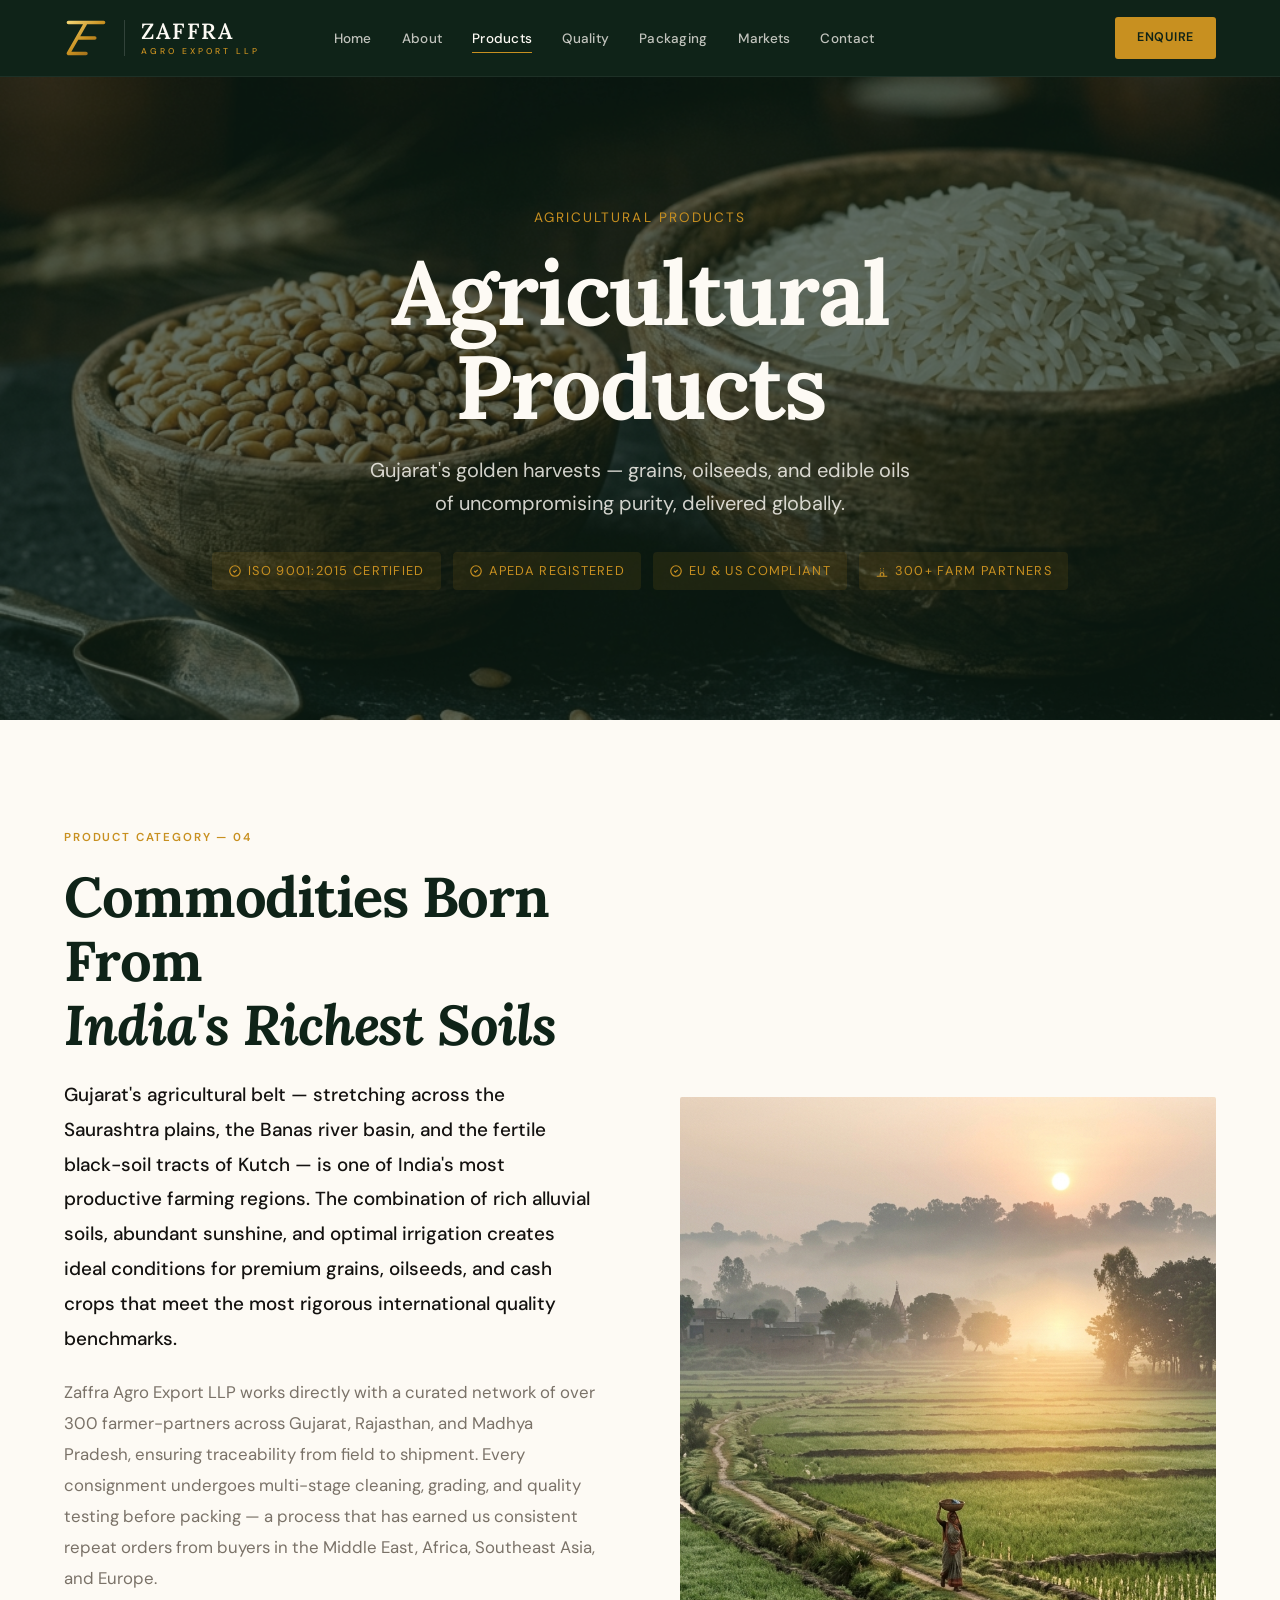
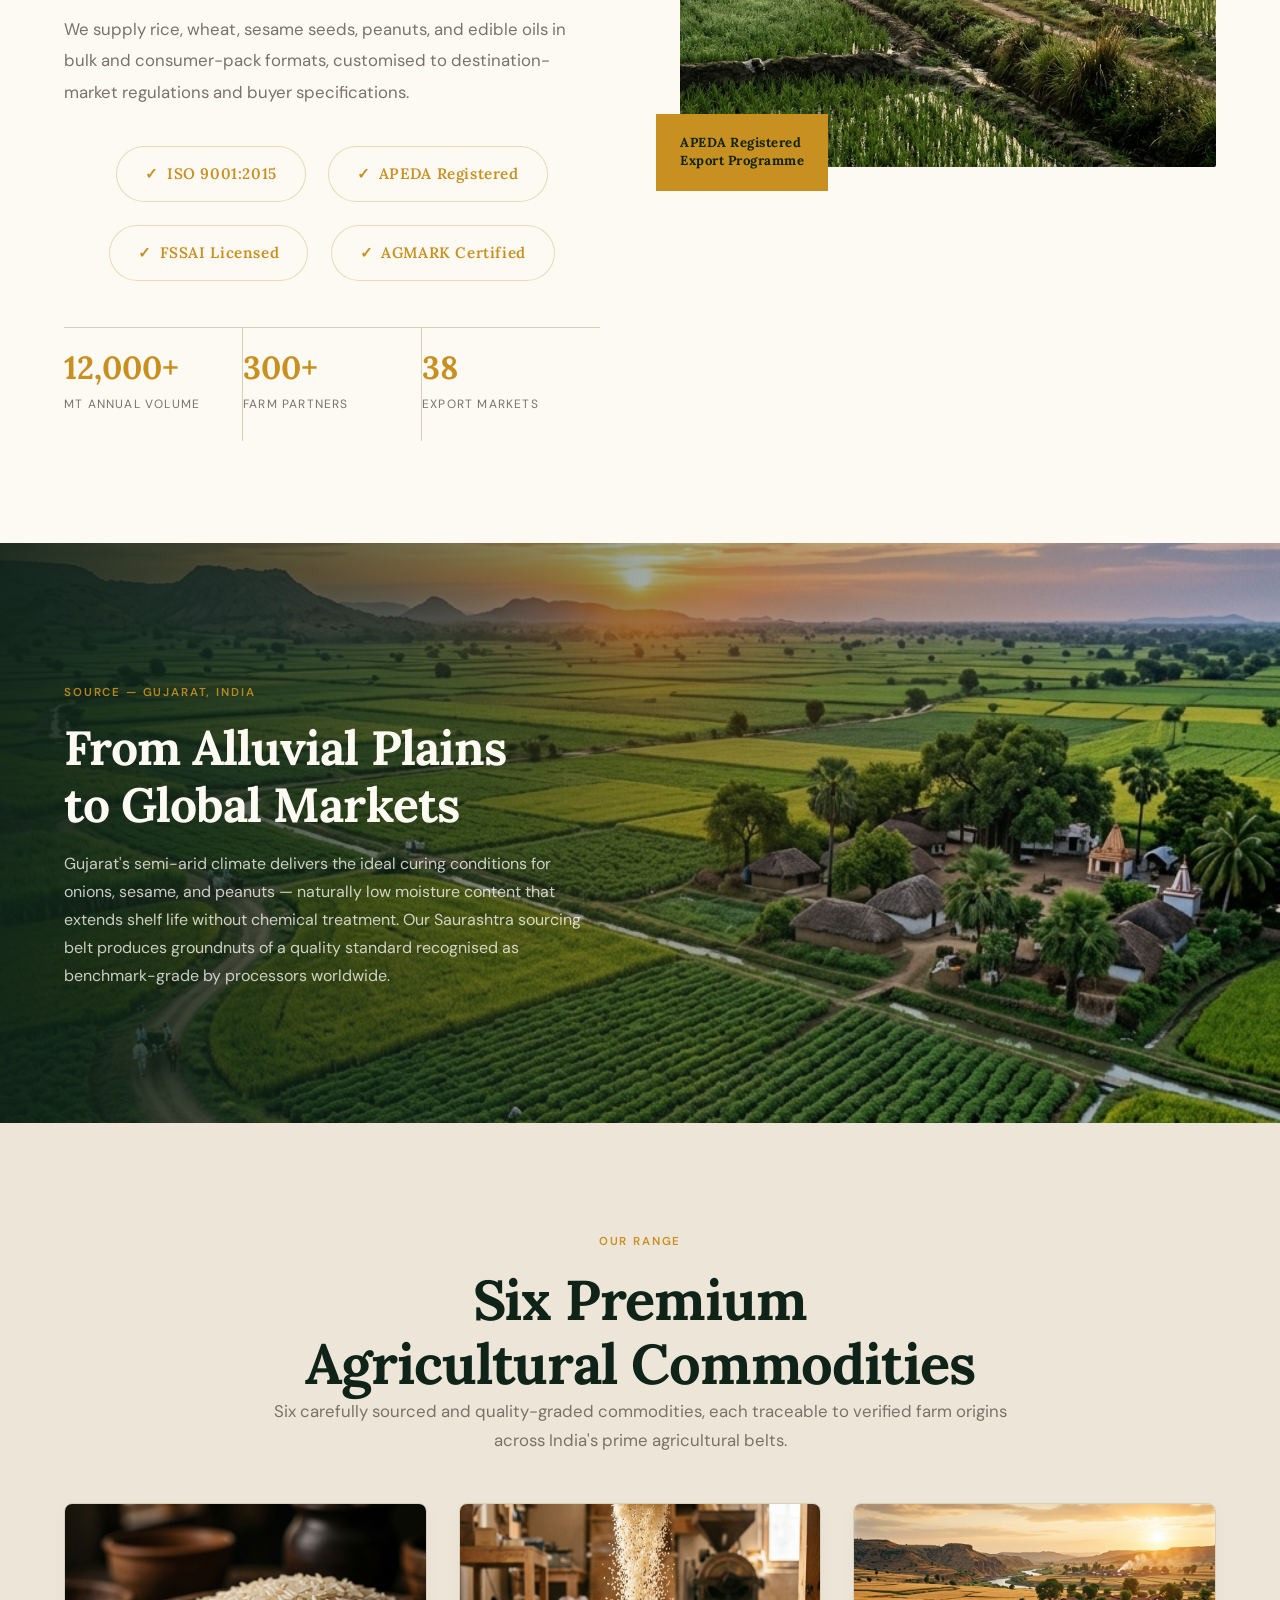
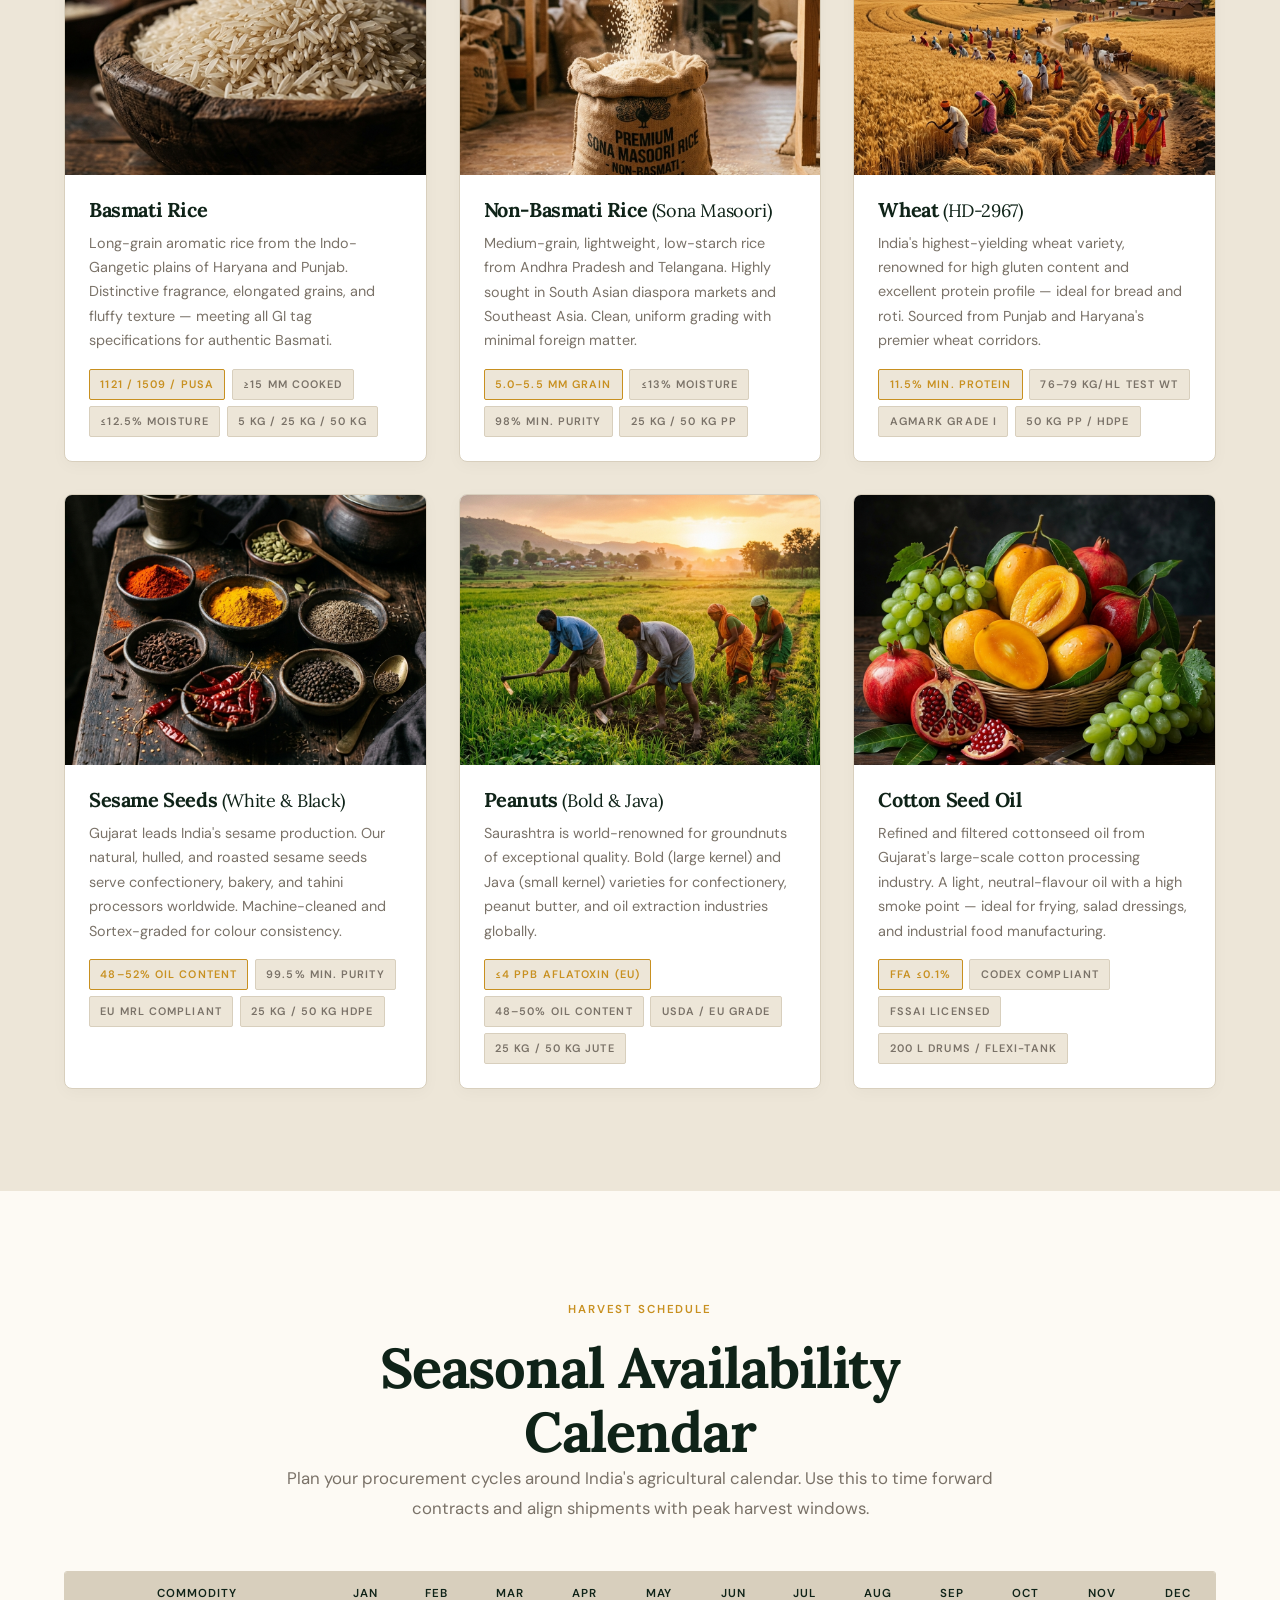
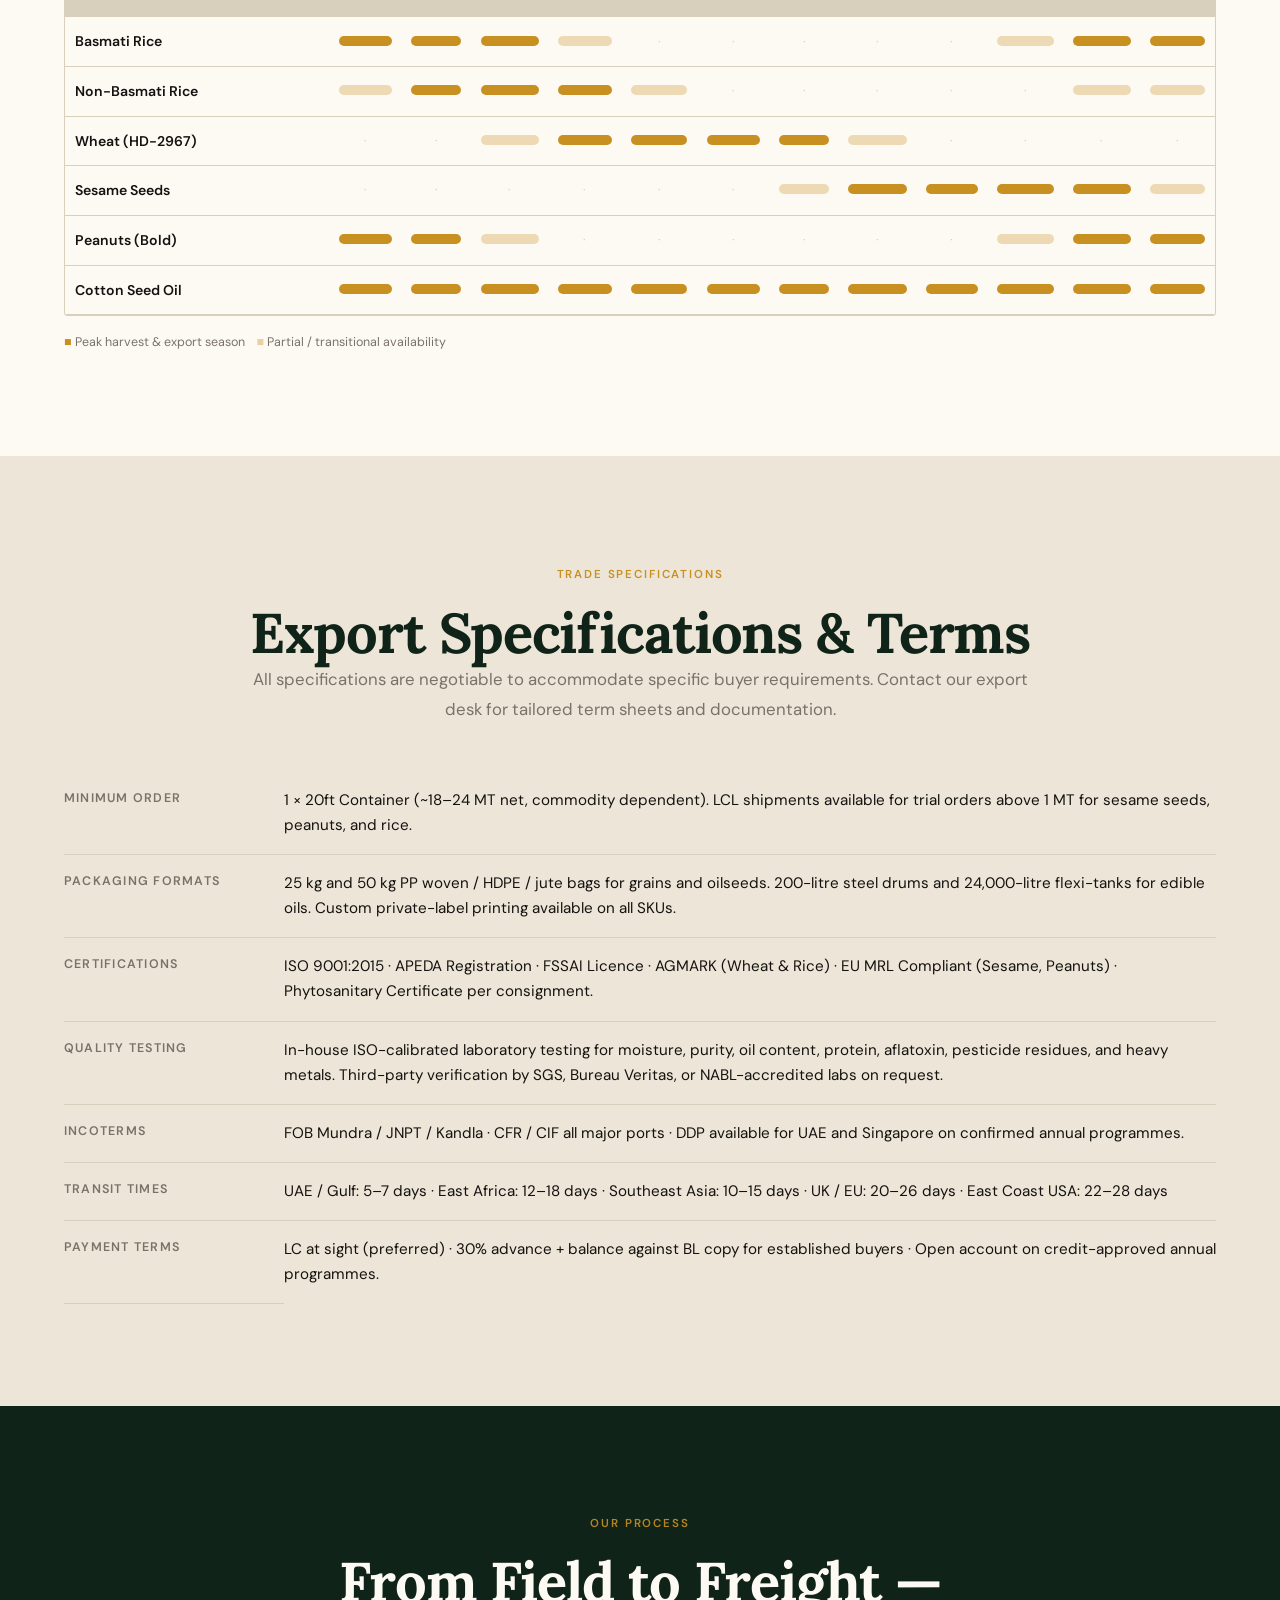
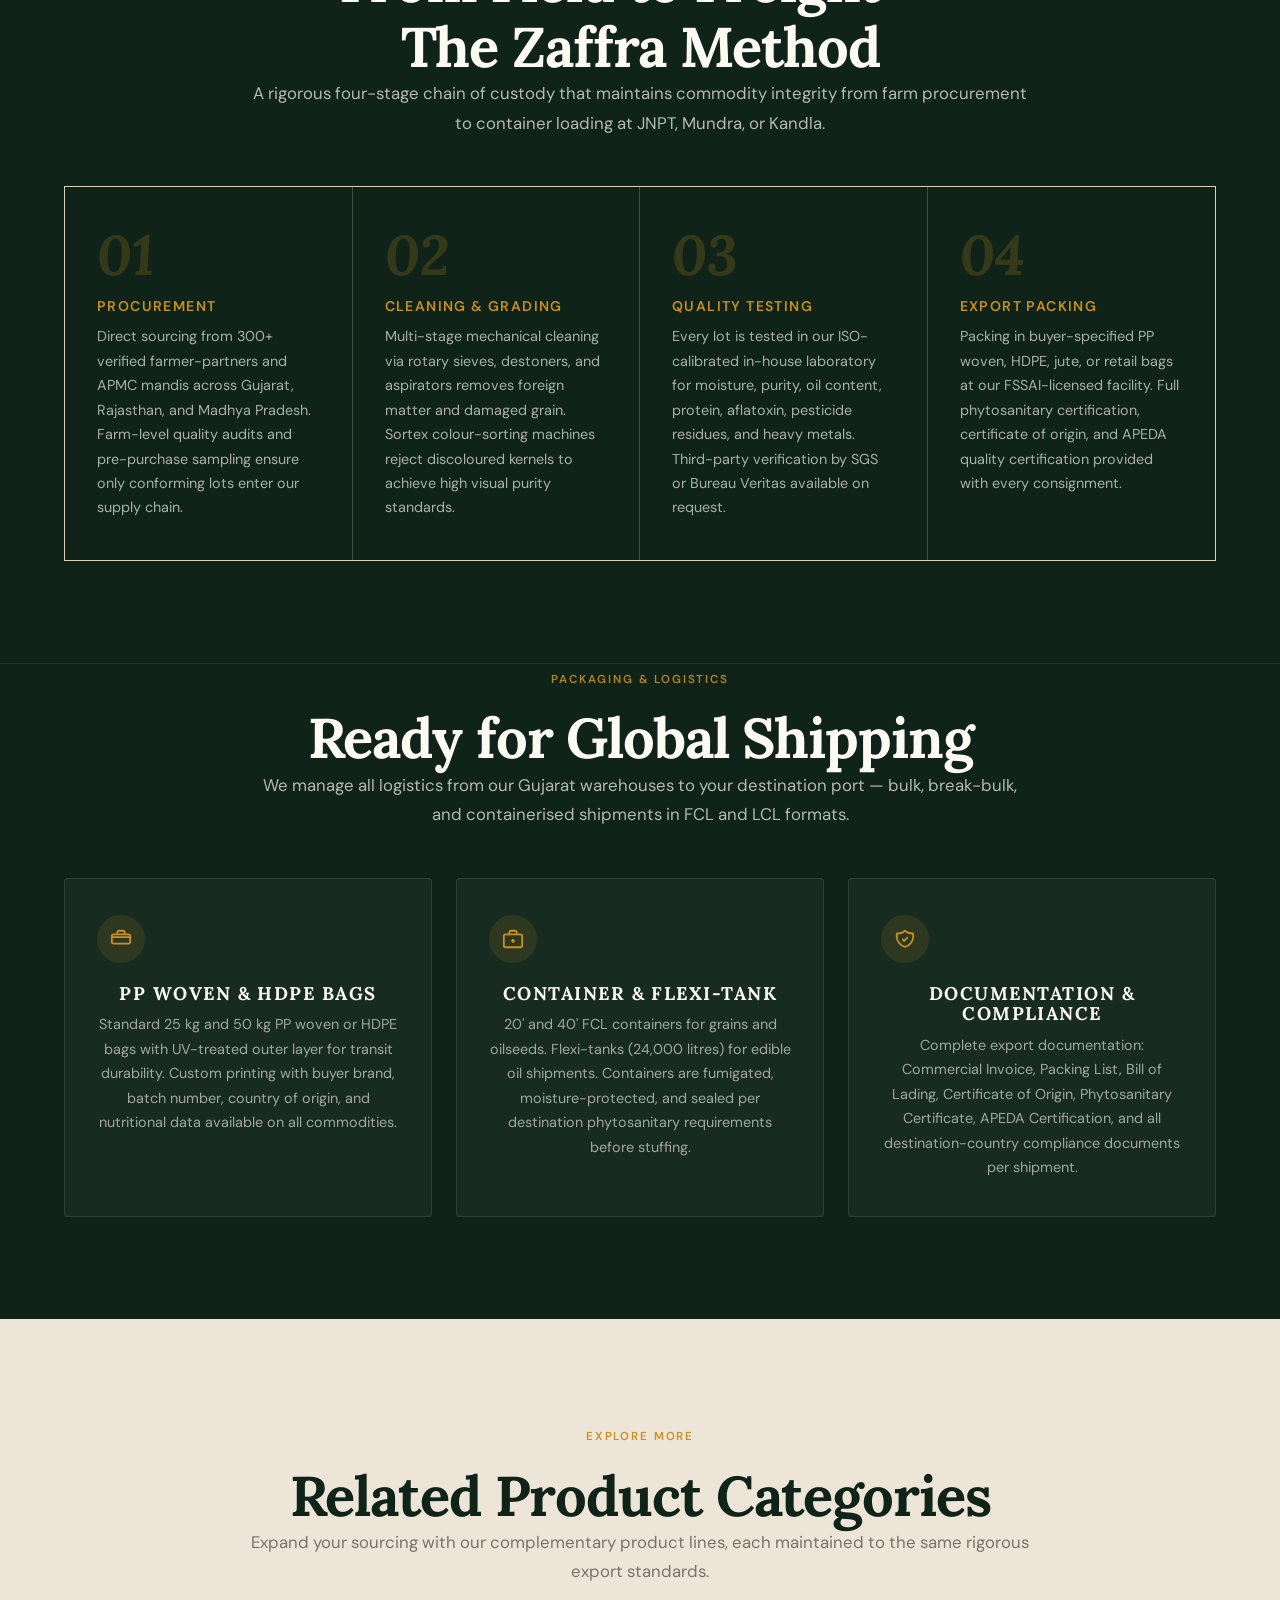
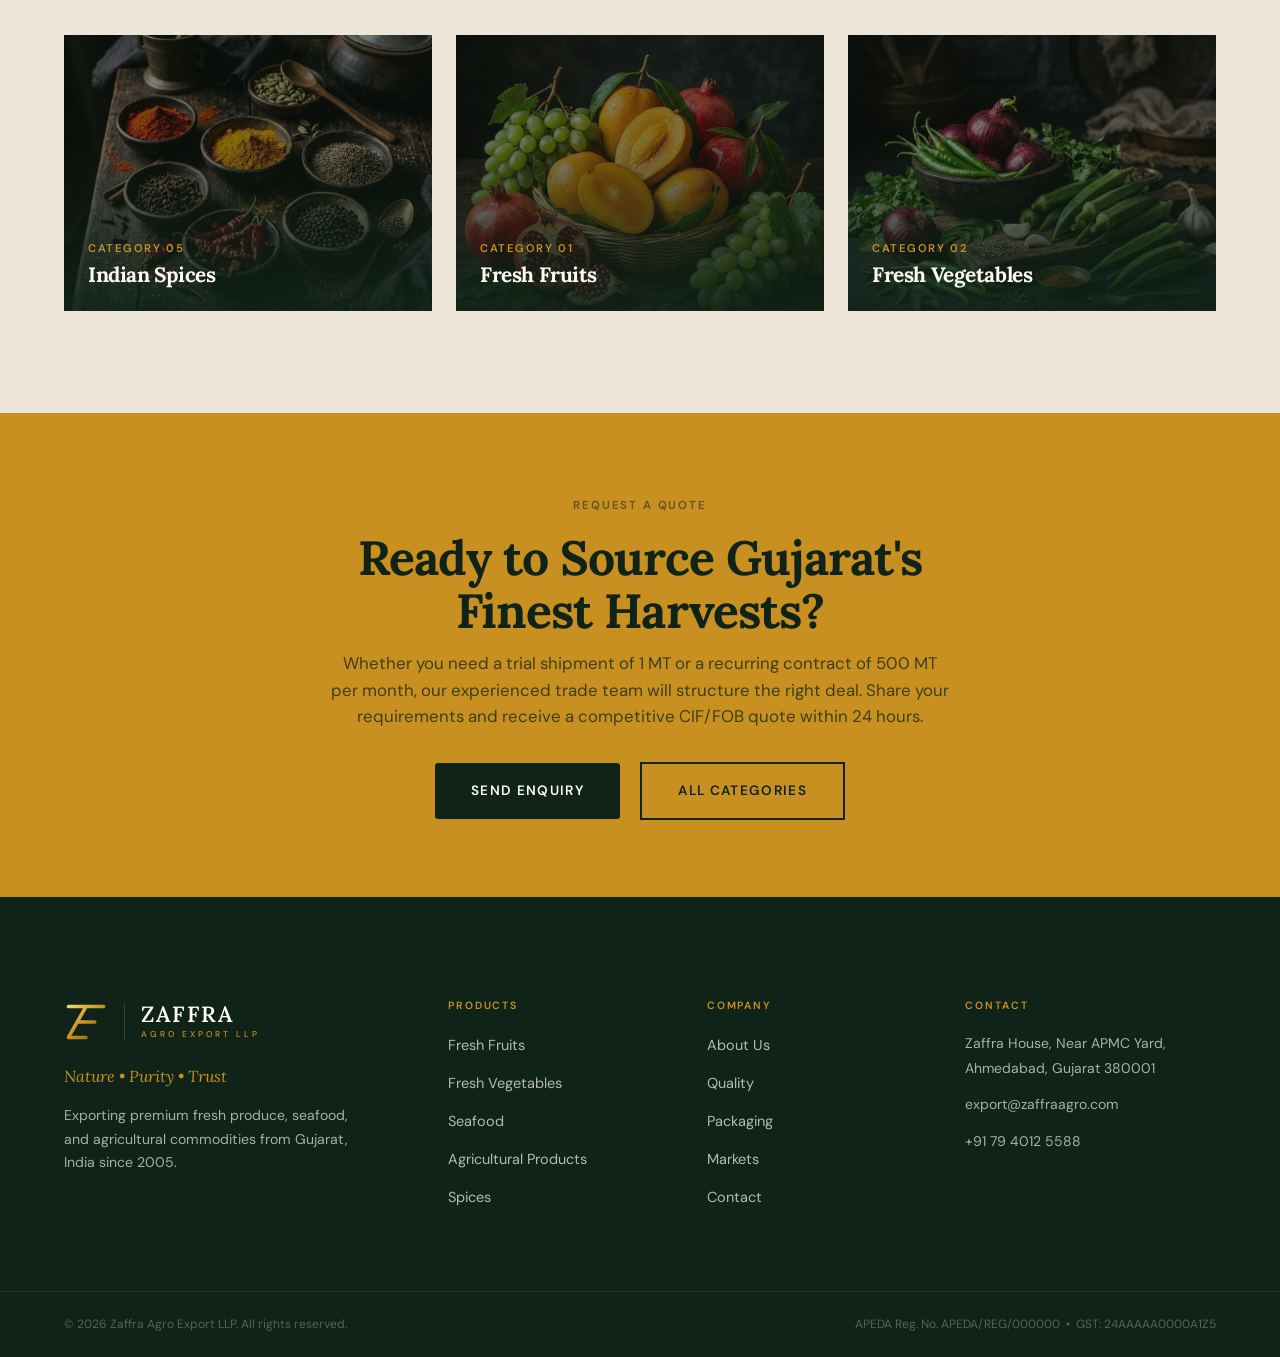
==== commit 359a85f5: "Fix: Rebuild agricultural.html from scratch + ::selection brand color + CTA text-align" ====
--- a/agricultural.html
+++ b/agricultural.html
@@ -3,660 +3,1046 @@
 <head>
   <meta charset="UTF-8">
   <meta name="viewport" content="width=device-width, initial-scale=1.0">
-  <title>Agricultural Products Export — Rice, Wheat, Sesame | Zaffra Agro Export LLP</title>
-  <meta name="description" content="Zaffra Agro Export LLP supplies premium basmati rice, wheat, sesame seeds, peanuts and agricultural commodities from Gujarat, India. ISO certified, APEDA registered exporter.">
+  <title>Agricultural Products Export — Rice, Wheat, Sesame &amp; Oilseeds | Zaffra Agro Export LLP</title>
+  <meta name="description" content="Zaffra Agro Export LLP supplies premium basmati rice, non-basmati rice, wheat, sesame seeds, peanuts and cottonseed oil from Gujarat, India. ISO 9001, APEDA registered exporter to 38+ countries.">
   <link rel="preconnect" href="https://fonts.googleapis.com">
   <link rel="preconnect" href="https://fonts.gstatic.com" crossorigin>
   <link rel="stylesheet" href="https://fonts.googleapis.com/css2?family=Lora:ital,wght@0,400;0,500;0,600;0,700;1,400;1,700&family=DM+Sans:opsz,wght@9..40,400;9..40,500;9..40,600&display=swap">
   <link rel="stylesheet" href="css/style.css">
   <style>
-    :root {
-      --forest:#0F2318;
-      --forest-mid:#193D20;
-      --saffron:#C89020;
-      --saffron-light:#E8B040;
-      --terra:#A84E28;
-      --cream:#FDFAF4;
-      --stone:#EDE6D8;
-      --ink:#141210;
-      --mid:#7A7268;
-      --hairline:#D8CFBD;
-    }
-
-
+    /* ── Section base ── */
+    .section { padding: clamp(4rem, 8vw, 8rem) 5vw; }
+    .section-inner { max-width: 1240px; margin: 0 auto; }
+    .section-cream { background: #FDFAF4; }
+    .section-stone { background: #EDE6D8; }
+    .section-forest { background: #0F2318; }
+
+    /* ── Labels / eyebrows ── */
+    .label {
+      display: inline-block;
+      font-family: 'DM Sans', sans-serif;
+      font-size: 0.72rem;
+      font-weight: 600;
+      letter-spacing: 0.16em;
+      text-transform: uppercase;
+      color: #C89020;
+      margin-bottom: 1rem;
+    }
+    .label--light { color: rgba(200,144,32,0.9); }
+
+    /* ── Section headings ── */
+    .section-heading {
+      font-family: 'Lora', serif;
+      font-size: clamp(2rem, 4.5vw, 3.5rem);
+      font-weight: 700;
+      color: #0F2318;
+      line-height: 1.15;
+      margin: 0 0 1.25rem;
+      letter-spacing: -0.02em;
+    }
+    .section-heading--light { color: #FDFAF4; }
+    .section-sub {
+      font-family: 'DM Sans', sans-serif;
+      font-size: 1.05rem;
+      color: #7A7268;
+      max-width: 640px;
+      line-height: 1.75;
+      margin: 0 0 3rem;
+    }
+    .section-sub--light { color: rgba(253,250,244,0.7); }
+    .section-header--center { text-align: center; }
+    .section-header--center .section-sub { margin-left: auto; margin-right: auto; }
+
+    /* ── Intro split ── */
+    .intro-split {
+      display: grid;
+      grid-template-columns: 1fr 1fr;
+      gap: 5rem;
+      align-items: center;
+    }
+    @media (max-width: 800px) { .intro-split { grid-template-columns: 1fr; gap: 2.5rem; } }
+    .intro-text p {
+      font-family: 'DM Sans', sans-serif;
+      font-size: 1.05rem;
+      line-height: 1.85;
+      color: #7A7268;
+      margin: 0 0 1.25rem;
+    }
+    .intro-text p:first-of-type {
+      font-size: 1.18rem;
+      color: #141210;
+      font-weight: 500;
+    }
+    .intro-img-wrap { position: relative; }
+    .intro-img-wrap img {
+      width: 100%;
+      aspect-ratio: 4/5;
+      object-fit: cover;
+      border-radius: 2px;
+      display: block;
+    }
+    .intro-img-badge {
+      position: absolute;
+      bottom: -1.5rem;
+      left: -1.5rem;
+      background: #C89020;
+      color: #0F2318;
+      font-family: 'Lora', serif;
+      font-weight: 700;
+      font-size: 0.82rem;
+      padding: 1.25rem 1.5rem;
+      letter-spacing: 0.04em;
+      max-width: 180px;
+      line-height: 1.4;
+    }
+    .cert-row { display: flex; flex-wrap: wrap; gap: 0.65rem; margin-top: 2rem; }
+    .cert-badge {
+      display: inline-flex;
+      align-items: center;
+      gap: 0.5rem;
+      background: rgba(200,144,32,0.07);
+      border: 1px solid rgba(200,144,32,0.25);
+      padding: 0.5rem 1rem;
+      font-family: 'DM Sans', sans-serif;
+      font-size: 0.78rem;
+      font-weight: 600;
+      color: #7A5A1E;
+      letter-spacing: 0.04em;
+    }
+    .cert-badge::before { content: '✓'; color: #C89020; }
+    .stats-strip {
+      display: flex;
+      gap: 0;
+      border-top: 1px solid #D8CFBD;
+      margin-top: 2.5rem;
+    }
+    .stat-box {
+      flex: 1;
+      padding: 1.5rem 0;
+      border-right: 1px solid #D8CFBD;
+    }
+    .stat-box:last-child { border-right: none; }
+    .stat-box strong {
+      display: block;
+      font-family: 'Lora', serif;
+      font-size: 2rem;
+      font-weight: 900;
+      color: #C89020;
+      line-height: 1;
+      margin-bottom: 0.3rem;
+    }
+    .stat-box span {
+      font-family: 'DM Sans', sans-serif;
+      font-size: 0.75rem;
+      text-transform: uppercase;
+      letter-spacing: 0.1em;
+      color: #7A7268;
+    }
+
+    /* ── Full-bleed image band ── */
+    .img-band {
+      position: relative;
+      height: clamp(320px, 50vw, 580px);
+      overflow: hidden;
+    }
+    .img-band img { width: 100%; height: 100%; object-fit: cover; display: block; }
+    .img-band-overlay {
+      position: absolute;
+      inset: 0;
+      background: linear-gradient(to right, rgba(15,35,24,0.92) 0%, rgba(15,35,24,0.35) 55%, transparent 100%);
+      display: flex;
+      align-items: center;
+      padding: 0 5vw;
+    }
+    .img-band-text { max-width: 520px; }
+    .img-band-text h2 {
+      font-family: 'Lora', serif;
+      font-size: clamp(1.8rem, 4vw, 3rem);
+      font-weight: 700;
+      color: #FDFAF4;
+      margin: 0 0 1rem;
+      line-height: 1.2;
+    }
+    .img-band-text p {
+      font-family: 'DM Sans', sans-serif;
+      font-size: 1rem;
+      color: rgba(253,250,244,0.78);
+      line-height: 1.75;
+      margin: 0;
+    }
+
+    /* ── Variety Grid ── */
+    .variety-grid {
+      display: grid;
+      grid-template-columns: repeat(3, 1fr);
+      gap: 2rem;
+      margin-top: 3rem;
+    }
+    @media (max-width: 1000px) { .variety-grid { grid-template-columns: repeat(2, 1fr); } }
+    @media (max-width: 580px)  { .variety-grid { grid-template-columns: 1fr; } }
+    .variety-card {
+      background: #fff;
+      border: 1px solid #D8CFBD;
+      overflow: hidden;
+      transition: box-shadow 0.3s, transform 0.3s;
+    }
+    .variety-card:hover {
+      box-shadow: 0 12px 40px rgba(15,35,24,0.12);
+      transform: translateY(-4px);
+    }
+    .variety-img { margin: 0; overflow: hidden; }
+    .variety-img img {
+      width: 100%;
+      aspect-ratio: 4/3;
+      object-fit: cover;
+      display: block;
+      transition: transform 0.5s ease;
+    }
+    .variety-card:hover .variety-img img { transform: scale(1.06); }
+    .variety-info { padding: 1.5rem; }
+    .variety-info h3 {
+      font-family: 'Lora', serif;
+      font-size: 1.25rem;
+      font-weight: 700;
+      color: #0F2318;
+      margin: 0 0 0.6rem;
+    }
+    .variety-info p {
+      font-family: 'DM Sans', sans-serif;
+      font-size: 0.9rem;
+      color: #7A7268;
+      line-height: 1.7;
+      margin: 0 0 1rem;
+    }
+    .variety-tags { display: flex; flex-wrap: wrap; gap: 0.4rem; }
+    .tag {
+      display: inline-block;
+      font-family: 'DM Sans', sans-serif;
+      font-size: 0.68rem;
+      font-weight: 600;
+      letter-spacing: 0.1em;
+      text-transform: uppercase;
+      padding: 0.3rem 0.65rem;
+      border: 1px solid #D8CFBD;
+      color: #7A7268;
+      border-radius: 2px;
+    }
+    .tag--gold  { border-color: #C89020; color: #C89020; }
+    .tag--forest { background: #0F2318; color: #FDFAF4; border-color: #0F2318; }
+
+    /* ── Seasonal Calendar (table approach) ── */
+    .cal-wrap { overflow-x: auto; margin-top: 2.5rem; }
+    .cal-table { width: 100%; min-width: 700px; border-collapse: collapse; }
+    .cal-table th, .cal-table td {
+      padding: 0.75rem 0.6rem;
+      text-align: center;
+      font-family: 'DM Sans', sans-serif;
+      font-size: 0.8rem;
+      border-bottom: 1px solid #D8CFBD;
+    }
+    .cal-table th {
+      font-weight: 600;
+      color: #0F2318;
+      font-size: 0.72rem;
+      letter-spacing: 0.08em;
+      text-transform: uppercase;
+      background: #D8CFBD;
+    }
+    .cal-table td:first-child {
+      text-align: left;
+      font-weight: 600;
+      color: #141210;
+      font-size: 0.88rem;
+      min-width: 160px;
+    }
+    .cal-peak {
+      background: #C89020;
+      border-radius: 12px;
+      display: inline-block;
+      width: 100%;
+      height: 10px;
+    }
+    .cal-avail {
+      background: rgba(200,144,32,0.3);
+      border-radius: 12px;
+      display: inline-block;
+      width: 100%;
+      height: 10px;
+    }
+    .cal-empty { color: #D8CFBD; }
+
+    /* ── Specs Table ── */
+    .specs-table { width: 100%; border-collapse: collapse; margin-top: 2.5rem; }
+    .specs-table tr { border-bottom: 1px solid #D8CFBD; }
+    .specs-table tr:last-child { border-bottom: none; }
+    .specs-table th {
+      width: 220px;
+      text-align: left;
+      padding: 1rem 1.5rem 1rem 0;
+      font-family: 'DM Sans', sans-serif;
+      font-size: 0.78rem;
+      font-weight: 600;
+      letter-spacing: 0.1em;
+      text-transform: uppercase;
+      color: #7A7268;
+      vertical-align: top;
+    }
+    .specs-table td {
+      padding: 1rem 0;
+      font-family: 'DM Sans', sans-serif;
+      font-size: 0.95rem;
+      color: #141210;
+      line-height: 1.65;
+    }
+
+    /* ── Process Steps ── */
+    .process-steps {
+      display: grid;
+      grid-template-columns: repeat(4, 1fr);
+      gap: 0;
+      margin-top: 3rem;
+    }
+    @media (max-width: 800px) { .process-steps { grid-template-columns: repeat(2, 1fr); } }
+    @media (max-width: 480px) { .process-steps { grid-template-columns: 1fr; } }
+    .process-step {
+      padding: 2.5rem 2rem;
+      border-right: 1px solid rgba(216,207,189,0.25);
+    }
+    .process-step:last-child { border-right: none; }
+    .step-num {
+      font-family: 'Lora', serif;
+      font-size: 3.5rem;
+      font-weight: 900;
+      color: rgba(200,144,32,0.2);
+      line-height: 1;
+      margin-bottom: 1rem;
+      display: block;
+    }
+    .process-step h4 {
+      font-family: 'DM Sans', sans-serif;
+      font-size: 0.88rem;
+      font-weight: 600;
+      letter-spacing: 0.1em;
+      text-transform: uppercase;
+      color: #C89020;
+      margin: 0 0 0.6rem;
+    }
+    .process-step p {
+      font-family: 'DM Sans', sans-serif;
+      font-size: 0.9rem;
+      color: rgba(253,250,244,0.65);
+      line-height: 1.7;
+      margin: 0;
+    }
+
+    /* ── Pack cards ── */
+    .pack-grid {
+      display: grid;
+      grid-template-columns: repeat(3, 1fr);
+      gap: 1.5rem;
+      margin-top: 3rem;
+    }
+    @media (max-width: 800px) { .pack-grid { grid-template-columns: 1fr; } }
+    .pack-card {
+      background: rgba(255,255,255,0.04);
+      border: 1px solid rgba(255,255,255,0.1);
+      padding: 2.25rem 2rem;
+      border-radius: 4px;
+    }
+    .pack-card-icon {
+      width: 48px;
+      height: 48px;
+      background: rgba(200,144,32,0.12);
+      border-radius: 50%;
+      display: flex;
+      align-items: center;
+      justify-content: center;
+      margin-bottom: 1.25rem;
+      color: #C89020;
+    }
+    .pack-card h4 {
+      font-family: 'Lora', serif;
+      font-size: 1.15rem;
+      font-weight: 700;
+      color: #FDFAF4;
+      margin: 0 0 0.6rem;
+    }
+    .pack-card p {
+      font-family: 'DM Sans', sans-serif;
+      font-size: 0.9rem;
+      color: rgba(253,250,244,0.6);
+      line-height: 1.7;
+      margin: 0;
+    }
+
+    /* ── Related Products ── */
+    .related-grid {
+      display: grid;
+      grid-template-columns: repeat(3, 1fr);
+      gap: 1.5rem;
+      margin-top: 2.5rem;
+    }
+    @media (max-width: 700px) { .related-grid { grid-template-columns: 1fr; } }
+    .related-card {
+      display: block;
+      position: relative;
+      overflow: hidden;
+      aspect-ratio: 4/3;
+      text-decoration: none;
+    }
+    .related-card img { width: 100%; height: 100%; object-fit: cover; display: block; transition: transform 0.5s ease; }
+    .related-card:hover img { transform: scale(1.07); }
+    .related-card-overlay {
+      position: absolute;
+      inset: 0;
+      background: linear-gradient(to top, rgba(15,35,24,0.88) 0%, rgba(15,35,24,0.2) 60%);
+      display: flex;
+      flex-direction: column;
+      justify-content: flex-end;
+      padding: 1.5rem;
+    }
+    .related-card-overlay span {
+      font-family: 'DM Sans', sans-serif;
+      font-size: 0.7rem;
+      font-weight: 600;
+      letter-spacing: 0.14em;
+      text-transform: uppercase;
+      color: #C89020;
+      margin-bottom: 0.3rem;
+    }
+    .related-card-overlay h3 {
+      font-family: 'Lora', serif;
+      font-size: 1.3rem;
+      font-weight: 700;
+      color: #FDFAF4;
+      margin: 0;
+    }
+
+    /* ── CTA Band ── */
+    .highlight-band {
+      background: #C89020;
+      padding: clamp(3rem, 6vw, 5rem) 5vw;
+      text-align: center;
+    }
+    .highlight-band h2 {
+      font-family: 'Lora', serif;
+      font-size: clamp(1.8rem, 4vw, 3rem);
+      font-weight: 700;
+      color: #0F2318;
+      margin: 0 0 0.75rem;
+    }
+    .highlight-band p {
+      font-family: 'DM Sans', sans-serif;
+      font-size: 1.05rem;
+      color: rgba(15,35,24,0.75);
+      margin: 0 auto 2rem;
+      max-width: 52ch;
+      text-align: center;
+    }
+    .btn-dark {
+      display: inline-flex;
+      align-items: center;
+      gap: 0.6rem;
+      background: #0F2318;
+      color: #FDFAF4;
+      font-family: 'DM Sans', sans-serif;
+      font-size: 0.85rem;
+      font-weight: 600;
+      letter-spacing: 0.1em;
+      text-transform: uppercase;
+      padding: 1rem 2.25rem;
+      text-decoration: none;
+      transition: background 0.25s, transform 0.2s;
+    }
+    .btn-dark:hover { background: #193D20; transform: translateY(-2px); }
+    .btn-outline-dark {
+      display: inline-flex;
+      align-items: center;
+      gap: 0.6rem;
+      background: transparent;
+      color: #0F2318;
+      border: 2px solid #0F2318;
+      font-family: 'DM Sans', sans-serif;
+      font-size: 0.85rem;
+      font-weight: 600;
+      letter-spacing: 0.1em;
+      text-transform: uppercase;
+      padding: 0.95rem 2.25rem;
+      text-decoration: none;
+      transition: background 0.25s, color 0.25s, transform 0.2s;
+      margin-left: 1rem;
+    }
+    .btn-outline-dark:hover { background: #0F2318; color: #FDFAF4; transform: translateY(-2px); }
+
+    /* ── Reveal animation ── */
+    .reveal { opacity: 0; transform: translateY(28px); transition: opacity 0.65s ease, transform 0.65s ease; }
+    .reveal.visible { opacity: 1; transform: none; }
+    .reveal-delay-1 { transition-delay: 0.1s; }
+    .reveal-delay-2 { transition-delay: 0.2s; }
+    .reveal-delay-3 { transition-delay: 0.3s; }
+    .reveal-delay-4 { transition-delay: 0.4s; }
+    .reveal-delay-5 { transition-delay: 0.5s; }
   </style>
 </head>
 <body class="page-interior">
 
-<!-- ══════════ HEADER ══════════ -->
-<header class="site-header" id="site-header">
-  <div class="nav-container">
-    <a href="index.html" class="brand">
-      <svg class="brand-mark" viewBox="0 0 100 100" xmlns="http://www.w3.org/2000/svg"><defs><linearGradient id="goldGrad" x1="0%" y1="0%" x2="100%" y2="100%"><stop offset="0%" stop-color="#F2D270" /><stop offset="50%" stop-color="#C89020" /><stop offset="100%" stop-color="#8A5A19" /></linearGradient></defs><path d="M10 15 H90 M50 15 L10 85 H50 M30 50 H70" fill="none" stroke="url(#goldGrad)" stroke-width="8" stroke-linecap="round" stroke-linejoin="round"/></svg>
-      <span class="brand-word">ZAFFRA<small>AGRO EXPORT LLP</small></span>
-    </a>
-    <nav class="main-nav">
-      <ul>
-        <li><a href="index.html">Home</a></li>
-        <li><a href="about.html">About</a></li>
-        <li class="has-dropdown">
-          <a href="products.html" class="current">Products</a>
-          <div class="dropdown">
-            <a href="fresh-fruits.html">Fresh Fruits</a>
-            <a href="fresh-vegetables.html">Fresh Vegetables</a>
-            <a href="seafood.html">Seafood</a>
-            <a href="agricultural.html">Agricultural Products</a>
-            <a href="spices.html">Spices</a>
-          </div>
-        </li>
-        <li><a href="quality.html">Quality</a></li>
-        <li><a href="packaging.html">Packaging</a></li>
-        <li><a href="countries.html">Markets</a></li>
-        <li><a href="contact.html">Contact</a></li>
-      </ul>
-    </nav>
-    <div class="nav-actions">
-      <a href="contact.html" class="btn-nav-enquire">Enquire</a>
-      <button class="mobile-toggle" id="mobile-toggle" aria-label="Open menu" aria-expanded="false">
-        <span></span><span></span><span></span>
-      </button>
-    </div>
-  </div>
-</header>
-
-<div class="mobile-panel" id="mobile-panel" aria-hidden="true">
-  <button class="mobile-panel-close" aria-label="Close menu">
-    <svg viewBox="0 0 24 24" fill="none" stroke="currentColor" stroke-width="1.5"><line x1="4" y1="4" x2="20" y2="20"/><line x1="20" y1="4" x2="4" y2="20"/></svg>
-  </button>
-  <nav><ul>
-    <li><a href="index.html">Home</a></li>
-    <li><a href="about.html">About</a></li>
-    <li><a href="fresh-fruits.html">Fresh Fruits</a></li>
-    <li><a href="fresh-vegetables.html">Fresh Vegetables</a></li>
-    <li><a href="seafood.html">Seafood</a></li>
-    <li><a href="agricultural.html">Agricultural Products</a></li>
-    <li><a href="spices.html">Spices</a></li>
-    <li><a href="quality.html">Quality</a></li>
-    <li><a href="packaging.html">Packaging</a></li>
-    <li><a href="countries.html">Markets</a></li>
-    <li><a href="contact.html">Contact</a></li>
-  </ul></nav>
-  <a href="contact.html" class="btn-primary" style="margin-top:auto;display:inline-flex">Send Enquiry</a>
-</div>
-
-<!-- ══════════ MAIN ══════════ -->
-<main>
-
-  <!-- ── HERO ── -->
-  <section class="product-hero" id="product-hero" style="background-image:url('images/agricultural_products.png')">
-    <div class="hero-inner">
-      <div class="hero-category">Agricultural Products</div>
-      <h1>Agricultural<br>Products</h1>
-      <p class="hero-subtitle">Gujarat's golden harvests — raw commodities of uncompromising purity, delivered globally.</p>
-      <div class="hero-badges">
-        <span class="hero-badge">
-          <svg viewBox="0 0 24 24" fill="none" stroke="currentColor" stroke-width="2" width="14" height="14"><path d="M9 12l2 2 4-4m6 2a9 9 0 11-18 0 9 9 0 0118 0z"/></svg>
-          ISO 9001:2015 Certified
-        </span>
-        <span class="hero-badge">
-          <svg viewBox="0 0 24 24" fill="none" stroke="currentColor" stroke-width="2" width="14" height="14"><path d="M9 12l2 2 4-4m6 2a9 9 0 11-18 0 9 9 0 0118 0z"/></svg>
-          APEDA Registered
-        </span>
-        <span class="hero-badge">
-          <svg viewBox="0 0 24 24" fill="none" stroke="currentColor" stroke-width="2" width="14" height="14"><path d="M9 12l2 2 4-4m6 2a9 9 0 11-18 0 9 9 0 0118 0z"/></svg>
-          EU &amp; US Compliant
-        </span>
-        <span class="hero-badge">
-          <svg viewBox="0 0 24 24" fill="none" stroke="currentColor" stroke-width="2" width="14" height="14"><path d="M3 21h18M9 8h1m-1 4h1m4-4h1m-1 4h1M9 21v-4a2 2 0 012-2h2a2 2 0 012 2v4"/></svg>
-          Direct Farm Sourcing
-        </span>
-      </div>
-    </div>
-  </section>
-
-  <!-- ── INTRO SPLIT ── -->
-  <section class="section-cream">
-    <div class="section-inner">
-      <div class="intro-split">
-        <div class="split-text">
-          <span class="label reveal">Gujarat's Agricultural Heartland</span>
-          <h2 class="reveal reveal-delay-1">Commodities Born From<br><em>India's Richest Soils</em></h2>
-          <p class="reveal reveal-delay-2">Gujarat's agricultural belt — stretching across the Saurashtra plains and the Banas river basin — is one of India's most productive farming regions. The combination of rich alluvial soils, abundant sunshine, and optimal irrigation creates ideal conditions for premium grains, oilseeds, and cash crops that meet the most rigorous international quality benchmarks.</p>
-          <p class="reveal reveal-delay-2">Zaffra Agro Export LLP works directly with a curated network of over 300 farmer-partners across Gujarat, Rajasthan, and Madhya Pradesh, ensuring traceability from field to shipment. Every consignment undergoes multi-stage cleaning, grading, and quality testing before packing — a process that has earned us consistent repeat orders from buyers in the Middle East, Africa, Southeast Asia, and Europe.</p>
-          <p class="reveal reveal-delay-3">We supply rice, wheat, sesame seeds, groundnuts, and edible oils in bulk and consumer-pack formats, customised to destination-market regulations and buyer specifications.</p>
-          <div class="cert-strip reveal reveal-delay-3">
-            <span class="cert-pill">
-              <svg viewBox="0 0 24 24" fill="none" stroke="currentColor" stroke-width="2"><path d="M9 12l2 2 4-4m5.618-4.016A11.955 11.955 0 0112 2.944a11.955 11.955 0 01-8.618 3.04A12.02 12.02 0 003 9c0 5.591 3.824 10.29 9 11.622 5.176-1.332 9-6.03 9-11.622 0-1.042-.133-2.052-.382-3.016z"/></svg>
-              ISO 9001:2015
-            </span>
-            <span class="cert-pill">
-              <svg viewBox="0 0 24 24" fill="none" stroke="currentColor" stroke-width="2"><path d="M9 12l2 2 4-4m5.618-4.016A11.955 11.955 0 0112 2.944a11.955 11.955 0 01-8.618 3.04A12.02 12.02 0 003 9c0 5.591 3.824 10.29 9 11.622 5.176-1.332 9-6.03 9-11.622 0-1.042-.133-2.052-.382-3.016z"/></svg>
-              APEDA Registered
-            </span>
-            <span class="cert-pill">
-              <svg viewBox="0 0 24 24" fill="none" stroke="currentColor" stroke-width="2"><path d="M9 12l2 2 4-4m5.618-4.016A11.955 11.955 0 0112 2.944a11.955 11.955 0 01-8.618 3.04A12.02 12.02 0 003 9c0 5.591 3.824 10.29 9 11.622 5.176-1.332 9-6.03 9-11.622 0-1.042-.133-2.052-.382-3.016z"/></svg>
-              FSSAI Licensed
-            </span>
-          </div>
-          <div class="stat-row reveal reveal-delay-4">
-            <div class="stat-item">
-              <div class="stat-num">12,000+</div>
-              <div class="stat-label">MT Annual Volume</div>
-            </div>
-            <div class="stat-item">
-              <div class="stat-num">300+</div>
-              <div class="stat-label">Farm Partners</div>
-            </div>
-            <div class="stat-item">
-              <div class="stat-num">38</div>
-              <div class="stat-label">Export Markets</div>
-            </div>
-          </div>
-        </div>
-        <div class="split-image reveal reveal-delay-2">
-          <img src="images/farmland_dawn.png" alt="Indian grain harvest in Gujarat" loading="lazy" decoding="async">
-        </div>
-      </div>
-    </div>
-  </section>
-
-  <!-- ── WIDE IMAGE ── -->
-  <div class="img-wide-wrap">
-    <img class="img-wide" src="images/field_sunrise.png" alt="Golden wheat fields of India at harvest time" loading="lazy" decoding="async">
-    <div class="img-wide-caption">
-      Golden grain fields stretching across Gujarat's fertile agricultural plains — the source of Zaffra's premium commodities
-    </div>
-  </div>
-
-  <!-- ── VARIETY GRID ── -->
-  <section class="section-stone">
-    <div class="section-inner">
-      <div class="section-header section-header--center">
-        <span class="label reveal">Our Range</span>
-        <h2 class="section-heading reveal reveal-delay-1">Premium Agricultural Commodities</h2>
-        <p class="section-sub reveal reveal-delay-2">Six carefully sourced and quality-graded commodities, each traceable to verified farm origins across India's prime agricultural belts.</p>
-      </div>
-
-      <div class="variety-grid grid-3">
-
-        <!-- 1: Basmati Rice -->
-        <div class="variety-card reveal">
-          <figure class="variety-img">
-            <img src="images/fresh_fruits.png" alt="Premium Basmati Rice" loading="lazy" decoding="async">
-          </figure>
-          <div class="variety-info">
-            <div class="variety-tag">Grain</div>
-            <h3>Basmati Rice</h3>
-            <p>Long-grain aromatic rice prized for its distinctive fragrance, elongated grains, and fluffy texture. Sourced from the Indo-Gangetic plains and Haryana, meeting all GI tag specifications for authentic Basmati.</p>
-            <ul class="variety-specs">
-              <li><span>Grain Length (cooked)</span><strong>&ge; 15 mm</strong></li>
-              <li><span>Moisture Content</span><strong>&le; 12.5%</strong></li>
-              <li><span>Broken Grains</span><strong>&le; 2%</strong></li>
-              <li><span>Available Grades</span><strong>1121, 1509, Pusa</strong></li>
-              <li><span>Pack Options</span><strong>5 kg, 25 kg, 50 kg</strong></li>
-            </ul>
-          </div>
-        </div>
-
-        <!-- 2: Non-Basmati Rice -->
-        <div class="variety-card reveal reveal-delay-1">
-          <figure class="variety-img">
-            <img src="images/fresh_vegetables.png" alt="Sona Masoori Non-Basmati Rice" loading="lazy" decoding="async">
-          </figure>
-          <div class="variety-info">
-            <div class="variety-tag">Grain</div>
-            <h3>Non-Basmati Rice <span style="font-size:0.85em;font-weight:400">(Sona Masoori)</span></h3>
-            <p>Medium-grain, lightweight, low-starch rice from Andhra Pradesh and Telangana. Highly sought in South Asian diaspora markets and Southeast Asia for everyday cooking. Clean, uniform grading with minimal foreign matter.</p>
-            <ul class="variety-specs">
-              <li><span>Avg. Grain Length</span><strong>5.0–5.5 mm</strong></li>
-              <li><span>Moisture Content</span><strong>&le; 13%</strong></li>
-              <li><span>Purity Grade</span><strong>98% min.</strong></li>
-              <li><span>Broken Grains</span><strong>&le; 5%</strong></li>
-              <li><span>Pack Options</span><strong>25 kg, 50 kg PP bags</strong></li>
-            </ul>
-          </div>
-        </div>
-
-        <!-- 3: Wheat -->
-        <div class="variety-card reveal reveal-delay-2">
-          <figure class="variety-img">
-            <img src="images/agricultural_products.png" alt="HD-2967 Wheat Export Grade" loading="lazy" decoding="async">
-          </figure>
-          <div class="variety-info">
-            <div class="variety-tag">Grain</div>
-            <h3>Wheat <span style="font-size:0.85em;font-weight:400">(HD-2967)</span></h3>
-            <p>HD-2967 is India's highest-yielding wheat variety, renowned for its high gluten content, excellent protein profile, and suitability for bread and roti. Sourced from Punjab and Haryana's premier wheat corridors during the Rabi harvest.</p>
-            <ul class="variety-specs">
-              <li><span>Protein Content</span><strong>11.5% min.</strong></li>
-              <li><span>Moisture Content</span><strong>&le; 12%</strong></li>
-              <li><span>Test Weight</span><strong>76–79 kg/hl</strong></li>
-              <li><span>Admixture</span><strong>&le; 1%</strong></li>
-              <li><span>Pack Options</span><strong>50 kg PP / HDPE bags</strong></li>
-            </ul>
-          </div>
-        </div>
-
-        <!-- 4: Sesame Seeds -->
-        <div class="variety-card reveal reveal-delay-3">
-          <figure class="variety-img">
-            <img src="images/mangoes_golden.png" alt="White Sesame Seeds Export Grade" loading="lazy" decoding="async">
-          </figure>
-          <div class="variety-info">
-            <div class="variety-tag">Oilseed</div>
-            <h3>Sesame Seeds <span style="font-size:0.85em;font-weight:400">(White &amp; Black)</span></h3>
-            <p>Gujarat leads India's sesame production. Our natural, hulled, and roasted sesame seeds serve confectionery, bakery, and tahini processors worldwide. Machine-cleaned and Sortex-graded for size uniformity and colour consistency.</p>
-            <ul class="variety-specs">
-              <li><span>Oil Content</span><strong>48–52%</strong></li>
-              <li><span>Moisture Content</span><strong>&le; 6%</strong></li>
-              <li><span>Purity</span><strong>99.5% min.</strong></li>
-              <li><span>FFA</span><strong>&le; 2%</strong></li>
-              <li><span>Pack Options</span><strong>25 kg / 50 kg HDPE</strong></li>
-            </ul>
-          </div>
-        </div>
-
-        <!-- 5: Peanuts -->
-        <div class="variety-card reveal reveal-delay-4">
-          <figure class="variety-img">
-            <img src="images/markets_hero.png" alt="Bold Peanuts Export Grade" loading="lazy" decoding="async">
-          </figure>
-          <div class="variety-info">
-            <div class="variety-tag">Oilseed</div>
-            <h3>Peanuts <span style="font-size:0.85em;font-weight:400">(Bold &amp; Java)</span></h3>
-            <p>Gujarat's Saurashtra region is world-renowned for groundnuts of exceptional quality. Zaffra supplies both Bold (large kernel) and Java (small kernel) varieties for confectionery, peanut butter, and oil extraction industries globally.</p>
-            <ul class="variety-specs">
-              <li><span>Aflatoxin Level</span><strong>&le; 4 ppb (EU grade)</strong></li>
-              <li><span>Moisture Content</span><strong>&le; 8%</strong></li>
-              <li><span>Oil Content</span><strong>48–50%</strong></li>
-              <li><span>Admixture</span><strong>&le; 0.5%</strong></li>
-              <li><span>Pack Options</span><strong>25 kg / 50 kg jute or PP</strong></li>
-            </ul>
-          </div>
-        </div>
-
-        <!-- 6: Cotton Seed Oil -->
-        <div class="variety-card reveal reveal-delay-5">
-          <figure class="variety-img">
-            <img src="images/origin_story.png" alt="Refined Cotton Seed Oil" loading="lazy" decoding="async">
-          </figure>
-          <div class="variety-info">
-            <div class="variety-tag">Edible Oil</div>
-            <h3>Cotton Seed Oil</h3>
-            <p>Refined and filtered cottonseed oil from Gujarat's large-scale cotton processing industry. A light, neutral-flavour oil with a high smoke point, ideal for frying, salad dressings, and industrial food manufacturing. Available refined or crude.</p>
-            <ul class="variety-specs">
-              <li><span>FFA (as oleic acid)</span><strong>&le; 0.1%</strong></li>
-              <li><span>Iodine Value</span><strong>99–113</strong></li>
-              <li><span>Moisture &amp; Impurities</span><strong>&le; 0.2%</strong></li>
-              <li><span>Colour (Lovibond)</span><strong>&le; 1.5R / 15Y</strong></li>
-              <li><span>Pack Options</span><strong>200 L drums, Flexi-tanks</strong></li>
-            </ul>
-          </div>
-        </div>
-
-      </div><!-- .variety-grid -->
-    </div>
-  </section>
-
-  <!-- ── SPECIFICATIONS TABLE ── -->
-  <section class="section-cream">
-    <div class="section-inner">
-      <div class="section-header section-header--center">
-        <span class="label reveal">Technical Standards</span>
-        <h2 class="section-heading reveal reveal-delay-1">Export Quality Specifications</h2>
-        <p class="section-sub reveal reveal-delay-2">All commodities are tested at our in-house quality laboratory and verified by accredited third-party agencies before shipment. Custom parameters available on request.</p>
-      </div>
-      <div class="specs-table-wrap reveal reveal-delay-2">
-        <table class="specs-table">
-          <thead>
-            <tr>
-              <th>Commodity</th>
-              <th>Moisture (Max)</th>
-              <th>Purity Grade</th>
-              <th>Admixture (Max)</th>
-              <th>Packaging</th>
-              <th>Standard</th>
-            </tr>
-          </thead>
-          <tbody>
-            <tr>
-              <td>Basmati Rice (1121)</td>
-              <td>12.5%</td>
-              <td>Super / Grade A</td>
-              <td>0.5%</td>
-              <td>5 kg, 25 kg, 50 kg</td>
-              <td><span class="tag tag--saffron">APEDA Basmati</span></td>
-            </tr>
-            <tr>
-              <td>Non-Basmati Rice (Sona Masoori)</td>
-              <td>13%</td>
-              <td>98% min.</td>
-              <td>1%</td>
-              <td>25 kg PP bags</td>
-              <td><span class="tag tag--saffron">FSSAI Grade A</span></td>
-            </tr>
-            <tr>
-              <td>Wheat (HD-2967)</td>
-              <td>12%</td>
-              <td>FAQ / Superior</td>
-              <td>1%</td>
-              <td>50 kg PP / HDPE</td>
-              <td><span class="tag tag--saffron">AGMARK Grade I</span></td>
-            </tr>
-            <tr>
-              <td>Sesame Seeds (White)</td>
-              <td>6%</td>
-              <td>99.5% min.</td>
-              <td>0.2%</td>
-              <td>25 kg / 50 kg HDPE</td>
-              <td><span class="tag tag--saffron">EU MRL Compliant</span></td>
-            </tr>
-            <tr>
-              <td>Peanuts (Bold)</td>
-              <td>8%</td>
-              <td>98% min.</td>
-              <td>0.5%</td>
-              <td>25 kg / 50 kg jute/PP</td>
-              <td><span class="tag tag--saffron">USDA / EU Grade</span></td>
-            </tr>
-            <tr>
-              <td>Cotton Seed Oil (Refined)</td>
-              <td>0.2%</td>
-              <td>FFA &le; 0.1%</td>
-              <td>—</td>
-              <td>200 L drums, Flexi-tank</td>
-              <td><span class="tag tag--saffron">FSSAI / Codex</span></td>
-            </tr>
-          </tbody>
-        </table>
-      </div>
-    </div>
-  </section>
-
-  <!-- ── SEASONAL CALENDAR ── -->
-  <section class="section-forest">
-    <div class="section-inner">
-      <div class="section-header section-header--center">
-        <span class="label reveal" style="color:var(--saffron)">Harvest Schedule</span>
-        <h2 class="section-heading reveal reveal-delay-1" style="color:#fff;">Seasonal Availability Calendar</h2>
-        <p class="section-sub reveal reveal-delay-2" style="color:rgba(255,255,255,0.65)">Plan your procurement cycles around India's agricultural calendar. Shaded months indicate peak harvest and export availability.</p>
-      </div>
-      <div class="calendar-grid reveal reveal-delay-2">
-        <!-- Header -->
-        <div class="calendar-row cal-header">
-          <div class="cal-label" style="color:var(--cream);font-weight:600">Commodity</div>
-          <div class="cal-month" style="color:rgba(255,255,255,0.75);font-weight:600;border-right-color:rgba(255,255,255,0.1)">Jan</div>
-          <div class="cal-month" style="color:rgba(255,255,255,0.75);font-weight:600;border-right-color:rgba(255,255,255,0.1)">Feb</div>
-          <div class="cal-month" style="color:rgba(255,255,255,0.75);font-weight:600;border-right-color:rgba(255,255,255,0.1)">Mar</div>
-          <div class="cal-month" style="color:rgba(255,255,255,0.75);font-weight:600;border-right-color:rgba(255,255,255,0.1)">Apr</div>
-          <div class="cal-month" style="color:rgba(255,255,255,0.75);font-weight:600;border-right-color:rgba(255,255,255,0.1)">May</div>
-          <div class="cal-month" style="color:rgba(255,255,255,0.75);font-weight:600;border-right-color:rgba(255,255,255,0.1)">Jun</div>
-          <div class="cal-month" style="color:rgba(255,255,255,0.75);font-weight:600;border-right-color:rgba(255,255,255,0.1)">Jul</div>
-          <div class="cal-month" style="color:rgba(255,255,255,0.75);font-weight:600;border-right-color:rgba(255,255,255,0.1)">Aug</div>
-          <div class="cal-month" style="color:rgba(255,255,255,0.75);font-weight:600;border-right-color:rgba(255,255,255,0.1)">Sep</div>
-          <div class="cal-month" style="color:rgba(255,255,255,0.75);font-weight:600;border-right-color:rgba(255,255,255,0.1)">Oct</div>
-          <div class="cal-month" style="color:rgba(255,255,255,0.75);font-weight:600;border-right-color:rgba(255,255,255,0.1)">Nov</div>
-          <div class="cal-month" style="color:rgba(255,255,255,0.75);font-weight:600;border-right-color:none">Dec</div>
-        </div>
-        <!-- Basmati Rice -->
-        <div class="calendar-row">
-          <div class="cal-label">Basmati Rice</div>
-          <div class="cal-month cal-active"></div>
-          <div class="cal-month cal-active"></div>
-          <div class="cal-month cal-active"></div>
-          <div class="cal-month cal-partial"></div>
-          <div class="cal-month"></div>
-          <div class="cal-month"></div>
-          <div class="cal-month"></div>
-          <div class="cal-month"></div>
-          <div class="cal-month"></div>
-          <div class="cal-month cal-partial"></div>
-          <div class="cal-month cal-active"></div>
-          <div class="cal-month cal-active"></div>
-        </div>
-        <!-- Wheat -->
-        <div class="calendar-row">
-          <div class="cal-label">Wheat (HD-2967)</div>
-          <div class="cal-month"></div>
-          <div class="cal-month"></div>
-          <div class="cal-month cal-partial"></div>
-          <div class="cal-month cal-active"></div>
-          <div class="cal-month cal-active"></div>
-          <div class="cal-month cal-active"></div>
-          <div class="cal-month cal-active"></div>
-          <div class="cal-month cal-partial"></div>
-          <div class="cal-month"></div>
-          <div class="cal-month"></div>
-          <div class="cal-month"></div>
-          <div class="cal-month"></div>
-        </div>
-        <!-- Sesame Seeds -->
-        <div class="calendar-row">
-          <div class="cal-label">Sesame Seeds</div>
-          <div class="cal-month"></div>
-          <div class="cal-month"></div>
-          <div class="cal-month"></div>
-          <div class="cal-month"></div>
-          <div class="cal-month"></div>
-          <div class="cal-month"></div>
-          <div class="cal-month cal-partial"></div>
-          <div class="cal-month cal-active"></div>
-          <div class="cal-month cal-active"></div>
-          <div class="cal-month cal-active"></div>
-          <div class="cal-month cal-active"></div>
-          <div class="cal-month cal-partial"></div>
-        </div>
-        <!-- Peanuts -->
-        <div class="calendar-row">
-          <div class="cal-label">Peanuts</div>
-          <div class="cal-month cal-active"></div>
-          <div class="cal-month cal-active"></div>
-          <div class="cal-month cal-partial"></div>
-          <div class="cal-month"></div>
-          <div class="cal-month"></div>
-          <div class="cal-month"></div>
-          <div class="cal-month"></div>
-          <div class="cal-month"></div>
-          <div class="cal-month"></div>
-          <div class="cal-month cal-partial"></div>
-          <div class="cal-month cal-active"></div>
-          <div class="cal-month cal-active"></div>
-        </div>
-      </div>
-      <p style="margin-top:1rem;font-family:'DM Sans',sans-serif;font-size:0.8rem;color:rgba(255,255,255,0.5);display:flex;align-items:center;gap:1.5rem;flex-wrap:wrap;">
-        <span style="display:inline-flex;align-items:center;gap:0.4rem;">
-          <span style="display:inline-block;width:1.2rem;height:0.9rem;background:var(--saffron);border-radius:2px;"></span> Peak Export Season
-        </span>
-        <span style="display:inline-flex;align-items:center;gap:0.4rem;">
-          <span style="display:inline-block;width:1.2rem;height:0.9rem;background:rgba(200,144,32,0.35);border-radius:2px;"></span> Partial Availability
-        </span>
-      </p>
-    </div>
-  </section>
-
-  <!-- ── PROCESS STEPS ── -->
-  <section class="section-cream">
-    <div class="section-inner">
-      <div class="section-header section-header--center">
-        <span class="label reveal">Our Process</span>
-        <h2 class="section-heading reveal reveal-delay-1">From Field to Freight — The Zaffra Method</h2>
-        <p class="section-sub reveal reveal-delay-2">A rigorous four-stage process that maintains commodity integrity from farm procurement to loading at JNPT, Mundra, or Kandla port.</p>
-      </div>
-      <div class="process-steps">
-        <div class="step reveal">
-          <div class="step-num">01</div>
-          <h4>Procurement</h4>
-          <p>Direct sourcing from 300+ verified farm partners and APMC mandis across Gujarat, Rajasthan, and Madhya Pradesh. Farm-level quality audits and pre-purchase sampling ensure only conforming lots are accepted into our supply chain.</p>
-        </div>
-        <div class="step reveal reveal-delay-1">
-          <div class="step-num">02</div>
-          <h4>Cleaning &amp; Grading</h4>
-          <p>Multi-stage mechanical cleaning via rotary sieves, destoners, and aspirators removes foreign matter, dust, and damaged grain. Sortex colour-sorting machines reject discoloured or shrivelled kernels to achieve high visual purity standards.</p>
-        </div>
-        <div class="step reveal reveal-delay-2">
-          <div class="step-num">03</div>
-          <h4>Quality Testing</h4>
-          <p>Every lot is tested in our ISO-calibrated in-house laboratory for moisture, purity, oil content, protein, aflatoxin, pesticide residues, and heavy metals. Third-party verification by SGS, Bureau Veritas, or NABL-accredited labs available on request.</p>
-        </div>
-        <div class="step reveal reveal-delay-3">
-          <div class="step-num">04</div>
-          <h4>Export Packing</h4>
-          <p>Packing in buyer-specified PP woven, HDPE, jute, or consumer-retail bags at our FSSAI-licensed warehousing facility. Full phytosanitary certification, certificate of origin, and APEDA quality certification provided with each consignment.</p>
-        </div>
-      </div>
-    </div>
-  </section>
-
-  <!-- ── PACKAGING & LOGISTICS ── -->
-  <section class="section-forest">
-    <div class="section-inner">
-      <div class="section-header section-header--center">
-        <span class="label reveal" style="color:var(--saffron)">Packaging &amp; Logistics</span>
-        <h2 class="section-heading reveal reveal-delay-1" style="color:#fff;">Ready for Global Shipping</h2>
-        <p class="section-sub reveal reveal-delay-2" style="color:rgba(255,255,255,0.65)">We manage all logistics from our Gujarat warehouses to your destination port — bulk, break-bulk, and containerised shipments in FCL and LCL formats.</p>
-      </div>
-      <div class="pack-grid">
-        <div class="pack-card reveal">
-          <div class="pack-icon" style="background:rgba(255,255,255,0.08);border-radius:50%;padding:12px;display:flex;align-items:center;justify-content:center;width:56px;height:56px;">
-            <svg viewBox="0 0 24 24" xmlns="http://www.w3.org/2000/svg" fill="none" stroke="var(--saffron)" stroke-width="2" width="24" height="24"><path d="M20 7H4a2 2 0 00-2 2v6a2 2 0 002 2h16a2 2 0 002-2V9a2 2 0 00-2-2zM2 10h20M16 7V5a2 2 0 00-2-2h-4a2 2 0 00-2 2v2"/></svg>
-          </div>
-          <h4>PP Woven &amp; HDPE Bags</h4>
-          <p>Standard 25 kg and 50 kg PP woven or HDPE bags with UV-treated outer layer for durability in transit. Custom printing with buyer brand, batch number, country of origin, and nutritional information available across all commodities.</p>
-        </div>
-        <div class="pack-card reveal reveal-delay-1">
-          <div class="pack-icon" style="background:rgba(255,255,255,0.08);border-radius:50%;padding:12px;display:flex;align-items:center;justify-content:center;width:56px;height:56px;">
-            <svg viewBox="0 0 24 24" xmlns="http://www.w3.org/2000/svg" fill="none" stroke="var(--saffron)" stroke-width="2" width="24" height="24"><rect x="2" y="7" width="20" height="14" rx="2"/><path d="M16 7V5a2 2 0 00-2-2h-4a2 2 0 00-2 2v2M12 12v4M10 14h4"/></svg>
-          </div>
-          <h4>Container &amp; Flexi-Tank</h4>
-          <p>20' and 40' FCL containers for grains and oilseeds. Flexi-tanks (24,000 litres) for edible oil shipments. Containers are fumigated, moisture-protected, and sealed per destination-country phytosanitary requirements before stuffing.</p>
-        </div>
-        <div class="pack-card reveal reveal-delay-2">
-          <div class="pack-icon" style="background:rgba(255,255,255,0.08);border-radius:50%;padding:12px;display:flex;align-items:center;justify-content:center;width:56px;height:56px;">
-            <svg viewBox="0 0 24 24" xmlns="http://www.w3.org/2000/svg" fill="none" stroke="var(--saffron)" stroke-width="2" width="24" height="24"><path d="M9 12l2 2 4-4m5.618-4.016A11.955 11.955 0 0112 2.944a11.955 11.955 0 01-8.618 3.04A12.02 12.02 0 003 9c0 5.591 3.824 10.29 9 11.622 5.176-1.332 9-6.03 9-11.622 0-1.042-.133-2.052-.382-3.016z"/></svg>
-          </div>
-          <h4>Documentation &amp; Compliance</h4>
-          <p>Complete export documentation: Commercial Invoice, Packing List, Bill of Lading, Certificate of Origin, Phytosanitary Certificate, APEDA Certification, and destination-country-specific compliance documents provided with every shipment.</p>
-        </div>
-      </div>
-    </div>
-  </section>
-
-  <!-- ── RELATED PRODUCTS ── -->
-  <section class="section-stone">
-    <div class="section-inner">
-      <div class="section-header section-header--center">
-        <span class="label reveal">Explore More</span>
-        <h2 class="section-heading reveal reveal-delay-1">Related Product Categories</h2>
-        <p class="section-sub reveal reveal-delay-2">Expand your sourcing with our complementary product lines, each maintained to the same rigorous export standards.</p>
-      </div>
-      <div class="related-grid">
-        <a href="fresh-fruits.html" class="related-card reveal">
-          <img src="images/pack_hero.png" alt="Fresh Fruits Export" loading="lazy" decoding="async">
-          <div class="related-card-info">
-            <span class="num">Category 01</span>
-            <h3>Fresh Fruits</h3>
-          </div>
-        </a>
-        <a href="spices.html" class="related-card reveal reveal-delay-1">
-          <img src="images/spices.png" alt="Indian Spices Export" loading="lazy" decoding="async">
-          <div class="related-card-info">
-            <span class="num">Category 05</span>
-            <h3>Indian Spices</h3>
-          </div>
-        </a>
-        <a href="seafood.html" class="related-card reveal reveal-delay-2">
-          <img src="images/products_hero.png" alt="Seafood Export" loading="lazy" decoding="async">
-          <div class="related-card-info">
-            <span class="num">Category 03</span>
-            <h3>Seafood</h3>
-          </div>
-        </a>
-      </div>
-    </div>
-  </section>
-
-  <!-- ── CTA BAND ── -->
-  <div class="cta-band">
-    <div style="max-width:700px;margin:0 auto;">
-      <span class="label reveal" style="color:var(--forest-mid);justify-content:center;margin-bottom:1rem;display:inline-flex;">Request a Quote</span>
-      <h2 class="reveal reveal-delay-1">Ready to Source Gujarat's<br>Finest Harvests?</h2>
-      <p class="reveal reveal-delay-2">Whether you need a trial shipment of 1 MT or a recurring contract of 500 MT per month, our experienced trade team will structure the right deal. Share your requirements and receive a competitive CIF/FOB quote within 24 hours.</p>
-      <div class="cta-actions reveal reveal-delay-3">
-        <a href="contact.html" class="btn-dark">
-          <svg viewBox="0 0 24 24" fill="none" stroke="currentColor" stroke-width="2" width="16" height="16"><path d="M3 8l7.89 5.26a2 2 0 002.22 0L21 8M5 19h14a2 2 0 002-2V7a2 2 0 00-2-2H5a2 2 0 00-2 2v10a2 2 0 002 2z"/></svg>
-          Send Enquiry
-        </a>
-        <a href="products.html" class="btn-outline-dark">View All Categories</a>
-      </div>
-    </div>
-  </div>
-
-</main>
-
-<!-- ══════════ FOOTER ══════════ -->
-<footer class="site-footer">
-  <div class="footer-inner">
-    <div class="footer-brand-col">
-      <a href="index.html" class="brand brand--light">
+  <!-- HEADER -->
+  <header class="site-header" id="site-header">
+    <div class="nav-container">
+      <a href="index.html" class="brand">
         <svg class="brand-mark" viewBox="0 0 100 100" xmlns="http://www.w3.org/2000/svg"><defs><linearGradient id="goldGrad" x1="0%" y1="0%" x2="100%" y2="100%"><stop offset="0%" stop-color="#F2D270" /><stop offset="50%" stop-color="#C89020" /><stop offset="100%" stop-color="#8A5A19" /></linearGradient></defs><path d="M10 15 H90 M50 15 L10 85 H50 M30 50 H70" fill="none" stroke="url(#goldGrad)" stroke-width="8" stroke-linecap="round" stroke-linejoin="round"/></svg>
         <span class="brand-word">ZAFFRA<small>AGRO EXPORT LLP</small></span>
       </a>
-      <p class="footer-tagline">Nature &bull; Purity &bull; Trust</p>
-      <p class="footer-desc">Exporting premium fresh produce, seafood, and agricultural commodities from Gujarat, India since 2005.</p>
+      <nav class="main-nav">
+        <ul>
+          <li><a href="index.html">Home</a></li>
+          <li><a href="about.html">About</a></li>
+          <li class="has-dropdown"><a href="products.html" class="current">Products</a>
+            <div class="dropdown">
+              <a href="fresh-fruits.html">Fresh Fruits</a>
+              <a href="fresh-vegetables.html">Fresh Vegetables</a>
+              <a href="seafood.html">Seafood</a>
+              <a href="agricultural.html">Agricultural Products</a>
+              <a href="spices.html">Spices</a>
+            </div>
+          </li>
+          <li><a href="quality.html">Quality</a></li>
+          <li><a href="packaging.html">Packaging</a></li>
+          <li><a href="countries.html">Markets</a></li>
+          <li><a href="contact.html">Contact</a></li>
+        </ul>
+      </nav>
+      <div class="nav-actions">
+        <a href="contact.html" class="btn-nav-enquire">Enquire</a>
+        <button class="mobile-toggle" id="mobile-toggle" aria-label="Open menu" aria-expanded="false"><span></span><span></span><span></span></button>
+      </div>
     </div>
-    <div class="footer-nav-col"><h4>Products</h4><ul>
+  </header>
+
+  <!-- MOBILE PANEL -->
+  <div class="mobile-panel" id="mobile-panel" aria-hidden="true">
+    <button class="mobile-panel-close" aria-label="Close menu"><svg viewBox="0 0 24 24" fill="none" stroke="currentColor" stroke-width="1.5"><line x1="4" y1="4" x2="20" y2="20"/><line x1="20" y1="4" x2="4" y2="20"/></svg></button>
+    <nav><ul>
+      <li><a href="index.html">Home</a></li>
+      <li><a href="about.html">About</a></li>
       <li><a href="fresh-fruits.html">Fresh Fruits</a></li>
       <li><a href="fresh-vegetables.html">Fresh Vegetables</a></li>
       <li><a href="seafood.html">Seafood</a></li>
       <li><a href="agricultural.html">Agricultural Products</a></li>
       <li><a href="spices.html">Spices</a></li>
-    </ul></div>
-    <div class="footer-nav-col"><h4>Company</h4><ul>
-      <li><a href="about.html">About Us</a></li>
       <li><a href="quality.html">Quality</a></li>
       <li><a href="packaging.html">Packaging</a></li>
       <li><a href="countries.html">Markets</a></li>
       <li><a href="contact.html">Contact</a></li>
-    </ul></div>
-    <div class="footer-contact-col"><h4>Contact</h4>
-      <address>
-        <p>Zaffra House, Near APMC Yard,<br>Ahmedabad, Gujarat 380001</p>
-        <p><a href="mailto:export@zaffraagro.com">export@zaffraagro.com</a></p>
-        <p><a href="tel:+917940125588">+91 79 4012 5588</a></p>
-      </address>
+    </ul></nav>
+    <a href="contact.html" class="btn-primary" style="margin-top:auto;display:inline-flex">Send Enquiry</a>
+  </div>
+
+  <main>
+
+    <!-- HERO -->
+    <section class="product-hero" style="background-image:url('images/agricultural_products.png')">
+      <div class="hero-inner">
+        <div class="hero-category">Agricultural Products</div>
+        <h1>Agricultural<br>Products</h1>
+        <p class="hero-subtitle">Gujarat's golden harvests — grains, oilseeds, and edible oils of uncompromising purity, delivered globally.</p>
+        <div class="hero-badges">
+          <span class="hero-badge">
+            <svg viewBox="0 0 24 24" fill="none" stroke="currentColor" stroke-width="2" width="14" height="14"><path d="M9 12l2 2 4-4m6 2a9 9 0 11-18 0 9 9 0 0118 0z"/></svg>
+            ISO 9001:2015 Certified
+          </span>
+          <span class="hero-badge">
+            <svg viewBox="0 0 24 24" fill="none" stroke="currentColor" stroke-width="2" width="14" height="14"><path d="M9 12l2 2 4-4m6 2a9 9 0 11-18 0 9 9 0 0118 0z"/></svg>
+            APEDA Registered
+          </span>
+          <span class="hero-badge">
+            <svg viewBox="0 0 24 24" fill="none" stroke="currentColor" stroke-width="2" width="14" height="14"><path d="M9 12l2 2 4-4m6 2a9 9 0 11-18 0 9 9 0 0118 0z"/></svg>
+            EU &amp; US Compliant
+          </span>
+          <span class="hero-badge">
+            <svg viewBox="0 0 24 24" fill="none" stroke="currentColor" stroke-width="2" width="14" height="14"><path d="M3 21h18M9 8h1m-1 4h1m4-4h1m-1 4h1M9 21v-4a2 2 0 012-2h2a2 2 0 012 2v4"/></svg>
+            300+ Farm Partners
+          </span>
+        </div>
+      </div>
+    </section>
+
+    <!-- INTRO -->
+    <section class="section section-cream">
+      <div class="section-inner">
+        <div class="intro-split">
+          <div class="intro-text">
+            <span class="label reveal">Product Category — 04</span>
+            <h2 class="section-heading reveal">Commodities Born From<br><em>India's Richest Soils</em></h2>
+            <p class="reveal">Gujarat's agricultural belt — stretching across the Saurashtra plains, the Banas river basin, and the fertile black-soil tracts of Kutch — is one of India's most productive farming regions. The combination of rich alluvial soils, abundant sunshine, and optimal irrigation creates ideal conditions for premium grains, oilseeds, and cash crops that meet the most rigorous international quality benchmarks.</p>
+            <p class="reveal">Zaffra Agro Export LLP works directly with a curated network of over 300 farmer-partners across Gujarat, Rajasthan, and Madhya Pradesh, ensuring traceability from field to shipment. Every consignment undergoes multi-stage cleaning, grading, and quality testing before packing — a process that has earned us consistent repeat orders from buyers in the Middle East, Africa, Southeast Asia, and Europe.</p>
+            <p class="reveal">We supply rice, wheat, sesame seeds, peanuts, and edible oils in bulk and consumer-pack formats, customised to destination-market regulations and buyer specifications.</p>
+            <div class="cert-row reveal">
+              <span class="cert-badge">ISO 9001:2015</span>
+              <span class="cert-badge">APEDA Registered</span>
+              <span class="cert-badge">FSSAI Licensed</span>
+              <span class="cert-badge">AGMARK Certified</span>
+            </div>
+            <div class="stats-strip reveal">
+              <div class="stat-box">
+                <strong>12,000+</strong>
+                <span>MT Annual Volume</span>
+              </div>
+              <div class="stat-box">
+                <strong>300+</strong>
+                <span>Farm Partners</span>
+              </div>
+              <div class="stat-box">
+                <strong>38</strong>
+                <span>Export Markets</span>
+              </div>
+            </div>
+          </div>
+          <div class="intro-img-wrap reveal">
+            <img src="images/farmland_dawn.png" alt="Golden grain fields at harvest time in Gujarat, India" loading="lazy" decoding="async">
+            <div class="intro-img-badge">APEDA Registered<br>Export Programme</div>
+          </div>
+        </div>
+      </div>
+    </section>
+
+    <!-- FULL-BLEED IMAGE BAND -->
+    <div class="img-band">
+      <img src="images/field_sunrise.png" alt="Wide golden wheat fields stretching across Gujarat's agricultural plains at sunrise" loading="lazy" decoding="async">
+      <div class="img-band-overlay">
+        <div class="img-band-text">
+          <span class="label label--light reveal">Source — Gujarat, India</span>
+          <h2 class="reveal">From Alluvial Plains<br>to Global Markets</h2>
+          <p class="reveal">Gujarat's semi-arid climate delivers the ideal curing conditions for onions, sesame, and peanuts — naturally low moisture content that extends shelf life without chemical treatment. Our Saurashtra sourcing belt produces groundnuts of a quality standard recognised as benchmark-grade by processors worldwide.</p>
+        </div>
+      </div>
     </div>
-  </div>
-  <div class="footer-bottom">
-    <p>&copy; 2026 Zaffra Agro Export LLP. All rights reserved.</p>
-    <p>APEDA Reg. No. APEDA/REG/000000 &nbsp;&bull;&nbsp; GST: 24AAAAA0000A1Z5</p>
-  </div>
-</footer>
-
-<script src="js/script.js"></script>
-<script>
-  // Reveal on scroll
-  (function() {
-    var reveals = document.querySelectorAll('.reveal');
-    if (!reveals.length) return;
-    var io = new IntersectionObserver(function(entries) {
-      entries.forEach(function(entry) {
-        if (entry.isIntersecting) {
-          entry.target.classList.add('is-visible');
-          io.unobserve(entry.target);
-        }
-      });
-    }, { threshold: 0.1 });
-    reveals.forEach(function(el) { io.observe(el); });
-  })();
-
-  // Hero pan on load
-  (function() {
-    var hero = document.getElementById('product-hero');
-    if (hero) setTimeout(function(){ hero.classList.add('is-loaded'); }, 80);
-  })();
-</script>
+
+    <!-- VARIETY GRID -->
+    <section class="section section-stone">
+      <div class="section-inner">
+        <div class="section-header--center">
+          <span class="label reveal">Our Range</span>
+          <h2 class="section-heading reveal">Six Premium<br>Agricultural Commodities</h2>
+          <p class="section-sub reveal" style="margin-left:auto;margin-right:auto;">Six carefully sourced and quality-graded commodities, each traceable to verified farm origins across India's prime agricultural belts.</p>
+        </div>
+
+        <div class="variety-grid">
+
+          <div class="variety-card reveal">
+            <figure class="variety-img">
+              <img src="images/basmati_rice.png" alt="Premium Basmati Rice 1121" loading="lazy" decoding="async">
+            </figure>
+            <div class="variety-info">
+              <h3>Basmati Rice</h3>
+              <p>Long-grain aromatic rice from the Indo-Gangetic plains of Haryana and Punjab. Distinctive fragrance, elongated grains, and fluffy texture — meeting all GI tag specifications for authentic Basmati.</p>
+              <div class="variety-tags">
+                <span class="tag tag--gold">1121 / 1509 / Pusa</span>
+                <span class="tag">≥15 mm Cooked</span>
+                <span class="tag">≤12.5% Moisture</span>
+                <span class="tag">5 kg / 25 kg / 50 kg</span>
+              </div>
+            </div>
+          </div>
+
+          <div class="variety-card reveal reveal-delay-1">
+            <figure class="variety-img">
+              <img src="images/sona_masoori.png" alt="Sona Masoori Non-Basmati Rice" loading="lazy" decoding="async">
+            </figure>
+            <div class="variety-info">
+              <h3>Non-Basmati Rice <span style="font-weight:400;font-size:0.9em">(Sona Masoori)</span></h3>
+              <p>Medium-grain, lightweight, low-starch rice from Andhra Pradesh and Telangana. Highly sought in South Asian diaspora markets and Southeast Asia. Clean, uniform grading with minimal foreign matter.</p>
+              <div class="variety-tags">
+                <span class="tag tag--gold">5.0–5.5 mm Grain</span>
+                <span class="tag">≤13% Moisture</span>
+                <span class="tag">98% min. Purity</span>
+                <span class="tag">25 kg / 50 kg PP</span>
+              </div>
+            </div>
+          </div>
+
+          <div class="variety-card reveal reveal-delay-2">
+            <figure class="variety-img">
+              <img src="images/wheat_fields.png" alt="HD-2967 Export Grade Wheat" loading="lazy" decoding="async">
+            </figure>
+            <div class="variety-info">
+              <h3>Wheat <span style="font-weight:400;font-size:0.9em">(HD-2967)</span></h3>
+              <p>India's highest-yielding wheat variety, renowned for high gluten content and excellent protein profile — ideal for bread and roti. Sourced from Punjab and Haryana's premier wheat corridors.</p>
+              <div class="variety-tags">
+                <span class="tag tag--gold">11.5% min. Protein</span>
+                <span class="tag">76–79 kg/hl Test Wt</span>
+                <span class="tag">AGMARK Grade I</span>
+                <span class="tag">50 kg PP / HDPE</span>
+              </div>
+            </div>
+          </div>
+
+          <div class="variety-card reveal reveal-delay-3">
+            <figure class="variety-img">
+              <img src="images/spices.png" alt="White and Black Sesame Seeds Export Grade" loading="lazy" decoding="async">
+            </figure>
+            <div class="variety-info">
+              <h3>Sesame Seeds <span style="font-weight:400;font-size:0.9em">(White &amp; Black)</span></h3>
+              <p>Gujarat leads India's sesame production. Our natural, hulled, and roasted sesame seeds serve confectionery, bakery, and tahini processors worldwide. Machine-cleaned and Sortex-graded for colour consistency.</p>
+              <div class="variety-tags">
+                <span class="tag tag--gold">48–52% Oil Content</span>
+                <span class="tag">99.5% min. Purity</span>
+                <span class="tag">EU MRL Compliant</span>
+                <span class="tag">25 kg / 50 kg HDPE</span>
+              </div>
+            </div>
+          </div>
+
+          <div class="variety-card reveal reveal-delay-4">
+            <figure class="variety-img">
+              <img src="images/origin_story.png" alt="Bold Peanuts Groundnuts Export Grade" loading="lazy" decoding="async">
+            </figure>
+            <div class="variety-info">
+              <h3>Peanuts <span style="font-weight:400;font-size:0.9em">(Bold &amp; Java)</span></h3>
+              <p>Saurashtra is world-renowned for groundnuts of exceptional quality. Bold (large kernel) and Java (small kernel) varieties for confectionery, peanut butter, and oil extraction industries globally.</p>
+              <div class="variety-tags">
+                <span class="tag tag--gold">≤4 ppb Aflatoxin (EU)</span>
+                <span class="tag">48–50% Oil Content</span>
+                <span class="tag">USDA / EU Grade</span>
+                <span class="tag">25 kg / 50 kg Jute</span>
+              </div>
+            </div>
+          </div>
+
+          <div class="variety-card reveal reveal-delay-5">
+            <figure class="variety-img">
+              <img src="images/fresh_fruits.png" alt="Refined Cottonseed Edible Oil" loading="lazy" decoding="async">
+            </figure>
+            <div class="variety-info">
+              <h3>Cotton Seed Oil</h3>
+              <p>Refined and filtered cottonseed oil from Gujarat's large-scale cotton processing industry. A light, neutral-flavour oil with a high smoke point — ideal for frying, salad dressings, and industrial food manufacturing.</p>
+              <div class="variety-tags">
+                <span class="tag tag--gold">FFA ≤0.1%</span>
+                <span class="tag">Codex Compliant</span>
+                <span class="tag">FSSAI Licensed</span>
+                <span class="tag">200 L Drums / Flexi-tank</span>
+              </div>
+            </div>
+          </div>
+
+        </div>
+      </div>
+    </section>
+
+    <!-- SEASONAL CALENDAR -->
+    <section class="section section-cream">
+      <div class="section-inner">
+        <div class="section-header--center">
+          <span class="label reveal">Harvest Schedule</span>
+          <h2 class="section-heading reveal">Seasonal Availability<br>Calendar</h2>
+          <p class="section-sub reveal" style="margin-left:auto;margin-right:auto;">Plan your procurement cycles around India's agricultural calendar. Use this to time forward contracts and align shipments with peak harvest windows.</p>
+        </div>
+        <div class="cal-wrap reveal">
+          <table class="cal-table">
+            <thead>
+              <tr>
+                <th>Commodity</th>
+                <th>Jan</th><th>Feb</th><th>Mar</th><th>Apr</th><th>May</th><th>Jun</th>
+                <th>Jul</th><th>Aug</th><th>Sep</th><th>Oct</th><th>Nov</th><th>Dec</th>
+              </tr>
+            </thead>
+            <tbody>
+              <tr>
+                <td>Basmati Rice</td>
+                <td><span class="cal-peak"></span></td>
+                <td><span class="cal-peak"></span></td>
+                <td><span class="cal-peak"></span></td>
+                <td><span class="cal-avail"></span></td>
+                <td class="cal-empty">·</td><td class="cal-empty">·</td><td class="cal-empty">·</td><td class="cal-empty">·</td><td class="cal-empty">·</td>
+                <td><span class="cal-avail"></span></td>
+                <td><span class="cal-peak"></span></td>
+                <td><span class="cal-peak"></span></td>
+              </tr>
+              <tr>
+                <td>Non-Basmati Rice</td>
+                <td><span class="cal-avail"></span></td>
+                <td><span class="cal-peak"></span></td>
+                <td><span class="cal-peak"></span></td>
+                <td><span class="cal-peak"></span></td>
+                <td><span class="cal-avail"></span></td>
+                <td class="cal-empty">·</td><td class="cal-empty">·</td><td class="cal-empty">·</td><td class="cal-empty">·</td><td class="cal-empty">·</td>
+                <td><span class="cal-avail"></span></td>
+                <td><span class="cal-avail"></span></td>
+              </tr>
+              <tr>
+                <td>Wheat (HD-2967)</td>
+                <td class="cal-empty">·</td><td class="cal-empty">·</td>
+                <td><span class="cal-avail"></span></td>
+                <td><span class="cal-peak"></span></td>
+                <td><span class="cal-peak"></span></td>
+                <td><span class="cal-peak"></span></td>
+                <td><span class="cal-peak"></span></td>
+                <td><span class="cal-avail"></span></td>
+                <td class="cal-empty">·</td><td class="cal-empty">·</td><td class="cal-empty">·</td><td class="cal-empty">·</td>
+              </tr>
+              <tr>
+                <td>Sesame Seeds</td>
+                <td class="cal-empty">·</td><td class="cal-empty">·</td><td class="cal-empty">·</td><td class="cal-empty">·</td><td class="cal-empty">·</td><td class="cal-empty">·</td>
+                <td><span class="cal-avail"></span></td>
+                <td><span class="cal-peak"></span></td>
+                <td><span class="cal-peak"></span></td>
+                <td><span class="cal-peak"></span></td>
+                <td><span class="cal-peak"></span></td>
+                <td><span class="cal-avail"></span></td>
+              </tr>
+              <tr>
+                <td>Peanuts (Bold)</td>
+                <td><span class="cal-peak"></span></td>
+                <td><span class="cal-peak"></span></td>
+                <td><span class="cal-avail"></span></td>
+                <td class="cal-empty">·</td><td class="cal-empty">·</td><td class="cal-empty">·</td><td class="cal-empty">·</td><td class="cal-empty">·</td><td class="cal-empty">·</td>
+                <td><span class="cal-avail"></span></td>
+                <td><span class="cal-peak"></span></td>
+                <td><span class="cal-peak"></span></td>
+              </tr>
+              <tr>
+                <td>Cotton Seed Oil</td>
+                <td><span class="cal-peak"></span></td>
+                <td><span class="cal-peak"></span></td>
+                <td><span class="cal-peak"></span></td>
+                <td><span class="cal-peak"></span></td>
+                <td><span class="cal-peak"></span></td>
+                <td><span class="cal-peak"></span></td>
+                <td><span class="cal-peak"></span></td>
+                <td><span class="cal-peak"></span></td>
+                <td><span class="cal-peak"></span></td>
+                <td><span class="cal-peak"></span></td>
+                <td><span class="cal-peak"></span></td>
+                <td><span class="cal-peak"></span></td>
+              </tr>
+            </tbody>
+          </table>
+        </div>
+        <p style="font-family:'DM Sans',sans-serif;font-size:0.78rem;color:#7A7268;margin-top:1rem;" class="reveal">
+          <strong style="color:#C89020">&#9632;</strong> Peak harvest &amp; export season &nbsp;&nbsp;
+          <strong style="color:rgba(200,144,32,0.4)">&#9632;</strong> Partial / transitional availability
+        </p>
+      </div>
+    </section>
+
+    <!-- EXPORT SPECS -->
+    <section class="section section-stone">
+      <div class="section-inner">
+        <div class="section-header--center">
+          <span class="label reveal">Trade Specifications</span>
+          <h2 class="section-heading reveal">Export Specifications &amp; Terms</h2>
+          <p class="section-sub reveal" style="margin-left:auto;margin-right:auto;">All specifications are negotiable to accommodate specific buyer requirements. Contact our export desk for tailored term sheets and documentation.</p>
+        </div>
+        <table class="specs-table reveal">
+          <tbody>
+            <tr>
+              <th>Minimum Order</th>
+              <td>1 × 20ft Container (~18–24 MT net, commodity dependent). LCL shipments available for trial orders above 1 MT for sesame seeds, peanuts, and rice.</td>
+            </tr>
+            <tr>
+              <th>Packaging Formats</th>
+              <td>25 kg and 50 kg PP woven / HDPE / jute bags for grains and oilseeds. 200-litre steel drums and 24,000-litre flexi-tanks for edible oils. Custom private-label printing available on all SKUs.</td>
+            </tr>
+            <tr>
+              <th>Certifications</th>
+              <td>ISO 9001:2015 · APEDA Registration · FSSAI Licence · AGMARK (Wheat &amp; Rice) · EU MRL Compliant (Sesame, Peanuts) · Phytosanitary Certificate per consignment.</td>
+            </tr>
+            <tr>
+              <th>Quality Testing</th>
+              <td>In-house ISO-calibrated laboratory testing for moisture, purity, oil content, protein, aflatoxin, pesticide residues, and heavy metals. Third-party verification by SGS, Bureau Veritas, or NABL-accredited labs on request.</td>
+            </tr>
+            <tr>
+              <th>Incoterms</th>
+              <td>FOB Mundra / JNPT / Kandla · CFR / CIF all major ports · DDP available for UAE and Singapore on confirmed annual programmes.</td>
+            </tr>
+            <tr>
+              <th>Transit Times</th>
+              <td>UAE / Gulf: 5–7 days · East Africa: 12–18 days · Southeast Asia: 10–15 days · UK / EU: 20–26 days · East Coast USA: 22–28 days</td>
+            </tr>
+            <tr>
+              <th>Payment Terms</th>
+              <td>LC at sight (preferred) · 30% advance + balance against BL copy for established buyers · Open account on credit-approved annual programmes.</td>
+            </tr>
+          </tbody>
+        </table>
+      </div>
+    </section>
+
+    <!-- PROCESS STEPS -->
+    <section class="section section-forest">
+      <div class="section-inner">
+        <div class="section-header--center">
+          <span class="label label--light reveal">Our Process</span>
+          <h2 class="section-heading section-heading--light reveal">From Field to Freight —<br>The Zaffra Method</h2>
+          <p class="section-sub section-sub--light reveal" style="margin-left:auto;margin-right:auto;">A rigorous four-stage chain of custody that maintains commodity integrity from farm procurement to container loading at JNPT, Mundra, or Kandla.</p>
+        </div>
+        <div class="process-steps">
+          <div class="process-step reveal">
+            <span class="step-num">01</span>
+            <h4>Procurement</h4>
+            <p>Direct sourcing from 300+ verified farmer-partners and APMC mandis across Gujarat, Rajasthan, and Madhya Pradesh. Farm-level quality audits and pre-purchase sampling ensure only conforming lots enter our supply chain.</p>
+          </div>
+          <div class="process-step reveal reveal-delay-1">
+            <span class="step-num">02</span>
+            <h4>Cleaning &amp; Grading</h4>
+            <p>Multi-stage mechanical cleaning via rotary sieves, destoners, and aspirators removes foreign matter and damaged grain. Sortex colour-sorting machines reject discoloured kernels to achieve high visual purity standards.</p>
+          </div>
+          <div class="process-step reveal reveal-delay-2">
+            <span class="step-num">03</span>
+            <h4>Quality Testing</h4>
+            <p>Every lot is tested in our ISO-calibrated in-house laboratory for moisture, purity, oil content, protein, aflatoxin, pesticide residues, and heavy metals. Third-party verification by SGS or Bureau Veritas available on request.</p>
+          </div>
+          <div class="process-step reveal reveal-delay-3">
+            <span class="step-num">04</span>
+            <h4>Export Packing</h4>
+            <p>Packing in buyer-specified PP woven, HDPE, jute, or retail bags at our FSSAI-licensed facility. Full phytosanitary certification, certificate of origin, and APEDA quality certification provided with every consignment.</p>
+          </div>
+        </div>
+      </div>
+    </section>
+
+    <!-- PACKAGING & LOGISTICS -->
+    <section class="section section-forest" style="padding-top:0;border-top:1px solid rgba(255,255,255,0.06);">
+      <div class="section-inner">
+        <div class="section-header--center">
+          <span class="label label--light reveal">Packaging &amp; Logistics</span>
+          <h2 class="section-heading section-heading--light reveal">Ready for Global Shipping</h2>
+          <p class="section-sub section-sub--light reveal" style="margin-left:auto;margin-right:auto;">We manage all logistics from our Gujarat warehouses to your destination port — bulk, break-bulk, and containerised shipments in FCL and LCL formats.</p>
+        </div>
+        <div class="pack-grid">
+          <div class="pack-card reveal">
+            <div class="pack-card-icon">
+              <svg viewBox="0 0 24 24" fill="none" stroke="currentColor" stroke-width="2" width="22" height="22"><path d="M20 7H4a2 2 0 00-2 2v6a2 2 0 002 2h16a2 2 0 002-2V9a2 2 0 00-2-2zM2 10h20M16 7V5a2 2 0 00-2-2h-4a2 2 0 00-2 2v2"/></svg>
+            </div>
+            <h4>PP Woven &amp; HDPE Bags</h4>
+            <p>Standard 25 kg and 50 kg PP woven or HDPE bags with UV-treated outer layer for transit durability. Custom printing with buyer brand, batch number, country of origin, and nutritional data available on all commodities.</p>
+          </div>
+          <div class="pack-card reveal reveal-delay-1">
+            <div class="pack-card-icon">
+              <svg viewBox="0 0 24 24" fill="none" stroke="currentColor" stroke-width="2" width="22" height="22"><rect x="2" y="7" width="20" height="14" rx="2"/><path d="M16 7V5a2 2 0 00-2-2h-4a2 2 0 00-2 2v2M12 12v4M10 14h4"/></svg>
+            </div>
+            <h4>Container &amp; Flexi-Tank</h4>
+            <p>20' and 40' FCL containers for grains and oilseeds. Flexi-tanks (24,000 litres) for edible oil shipments. Containers are fumigated, moisture-protected, and sealed per destination phytosanitary requirements before stuffing.</p>
+          </div>
+          <div class="pack-card reveal reveal-delay-2">
+            <div class="pack-card-icon">
+              <svg viewBox="0 0 24 24" fill="none" stroke="currentColor" stroke-width="2" width="22" height="22"><path d="M9 12l2 2 4-4m5.618-4.016A11.955 11.955 0 0112 2.944a11.955 11.955 0 01-8.618 3.04A12.02 12.02 0 003 9c0 5.591 3.824 10.29 9 11.622 5.176-1.332 9-6.03 9-11.622 0-1.042-.133-2.052-.382-3.016z"/></svg>
+            </div>
+            <h4>Documentation &amp; Compliance</h4>
+            <p>Complete export documentation: Commercial Invoice, Packing List, Bill of Lading, Certificate of Origin, Phytosanitary Certificate, APEDA Certification, and all destination-country compliance documents per shipment.</p>
+          </div>
+        </div>
+      </div>
+    </section>
+
+    <!-- RELATED PRODUCTS -->
+    <section class="section section-stone">
+      <div class="section-inner">
+        <div class="section-header--center">
+          <span class="label reveal">Explore More</span>
+          <h2 class="section-heading reveal">Related Product Categories</h2>
+          <p class="section-sub reveal" style="margin-left:auto;margin-right:auto;">Expand your sourcing with our complementary product lines, each maintained to the same rigorous export standards.</p>
+        </div>
+        <div class="related-grid">
+          <a href="spices.html" class="related-card reveal">
+            <img src="images/spices.png" alt="Indian Spices Export" loading="lazy" decoding="async">
+            <div class="related-card-overlay">
+              <span>Category 05</span>
+              <h3>Indian Spices</h3>
+            </div>
+          </a>
+          <a href="fresh-fruits.html" class="related-card reveal reveal-delay-1">
+            <img src="images/fresh_fruits.png" alt="Fresh Fruits Export" loading="lazy" decoding="async">
+            <div class="related-card-overlay">
+              <span>Category 01</span>
+              <h3>Fresh Fruits</h3>
+            </div>
+          </a>
+          <a href="fresh-vegetables.html" class="related-card reveal reveal-delay-2">
+            <img src="images/fresh_vegetables.png" alt="Fresh Vegetables Export" loading="lazy" decoding="async">
+            <div class="related-card-overlay">
+              <span>Category 02</span>
+              <h3>Fresh Vegetables</h3>
+            </div>
+          </a>
+        </div>
+      </div>
+    </section>
+
+    <!-- CTA BAND -->
+    <div class="highlight-band">
+      <span class="label reveal" style="color:rgba(15,35,24,0.55)">Request a Quote</span>
+      <h2 class="reveal">Ready to Source Gujarat's<br>Finest Harvests?</h2>
+      <p class="reveal">Whether you need a trial shipment of 1 MT or a recurring contract of 500 MT per month, our experienced trade team will structure the right deal. Share your requirements and receive a competitive CIF/FOB quote within 24 hours.</p>
+      <div class="reveal">
+        <a href="contact.html" class="btn-dark">Send Enquiry</a>
+        <a href="products.html" class="btn-outline-dark">All Categories</a>
+      </div>
+    </div>
+
+  </main>
+
+  <!-- FOOTER -->
+  <footer class="site-footer">
+    <div class="footer-inner">
+      <div class="footer-brand-col">
+        <a href="index.html" class="brand brand--light">
+          <svg class="brand-mark" viewBox="0 0 100 100" xmlns="http://www.w3.org/2000/svg"><defs><linearGradient id="goldGradF" x1="0%" y1="0%" x2="100%" y2="100%"><stop offset="0%" stop-color="#F2D270" /><stop offset="50%" stop-color="#C89020" /><stop offset="100%" stop-color="#8A5A19" /></linearGradient></defs><path d="M10 15 H90 M50 15 L10 85 H50 M30 50 H70" fill="none" stroke="url(#goldGradF)" stroke-width="8" stroke-linecap="round" stroke-linejoin="round"/></svg>
+          <span class="brand-word">ZAFFRA<small>AGRO EXPORT LLP</small></span>
+        </a>
+        <p class="footer-tagline">Nature &bull; Purity &bull; Trust</p>
+        <p class="footer-desc">Exporting premium fresh produce, seafood, and agricultural commodities from Gujarat, India since 2005.</p>
+      </div>
+      <div class="footer-nav-col"><h4>Products</h4><ul>
+        <li><a href="fresh-fruits.html">Fresh Fruits</a></li>
+        <li><a href="fresh-vegetables.html">Fresh Vegetables</a></li>
+        <li><a href="seafood.html">Seafood</a></li>
+        <li><a href="agricultural.html">Agricultural Products</a></li>
+        <li><a href="spices.html">Spices</a></li>
+      </ul></div>
+      <div class="footer-nav-col"><h4>Company</h4><ul>
+        <li><a href="about.html">About Us</a></li>
+        <li><a href="quality.html">Quality</a></li>
+        <li><a href="packaging.html">Packaging</a></li>
+        <li><a href="countries.html">Markets</a></li>
+        <li><a href="contact.html">Contact</a></li>
+      </ul></div>
+      <div class="footer-contact-col"><h4>Contact</h4>
+        <address>
+          <p>Zaffra House, Near APMC Yard,<br>Ahmedabad, Gujarat 380001</p>
+          <p><a href="mailto:export@zaffraagro.com">export@zaffraagro.com</a></p>
+          <p><a href="tel:+917940125588">+91 79 4012 5588</a></p>
+        </address>
+      </div>
+    </div>
+    <div class="footer-bottom">
+      <p>&copy; 2026 Zaffra Agro Export LLP. All rights reserved.</p>
+      <p>APEDA Reg. No. APEDA/REG/000000 &nbsp;&bull;&nbsp; GST: 24AAAAA0000A1Z5</p>
+    </div>
+  </footer>
+
+  <script src="js/script.js"></script>
+  <script>
+    // Reveal on scroll
+    (function() {
+      var reveals = document.querySelectorAll('.reveal');
+      if (!reveals.length) return;
+      var io = new IntersectionObserver(function(entries) {
+        entries.forEach(function(entry) {
+          if (entry.isIntersecting) {
+            entry.target.classList.add('visible');
+            io.unobserve(entry.target);
+          }
+        });
+      }, { threshold: 0.1 });
+      reveals.forEach(function(el) { io.observe(el); });
+    })();
+
+    // Hero pan on load
+    (function() {
+      var hero = document.querySelector('.product-hero');
+      if (hero) setTimeout(function(){ hero.classList.add('is-loaded'); }, 80);
+    })();
+  </script>
 </body>
 </html>
-
-
-
-
--- a/css/style.css
+++ b/css/style.css
@@ -61,6 +61,10 @@
 input, textarea, select { font-family: inherit; }
 address { font-style: normal; }
 
+/* Brand text selection colour */
+::selection { background: var(--saffron); color: var(--forest); }
+::-moz-selection { background: var(--saffron); color: var(--forest); }
+
 /* === TYPOGRAPHY === */
 h1, h2, h3, h4 {
   font-family: var(--serif);
@@ -1248,6 +1252,7 @@
   margin: 0 auto 40px; 
   max-width: 50ch; 
   line-height: 1.6;
+  text-align: center;
 }
 
 /* === QUOTE SECTION === */
